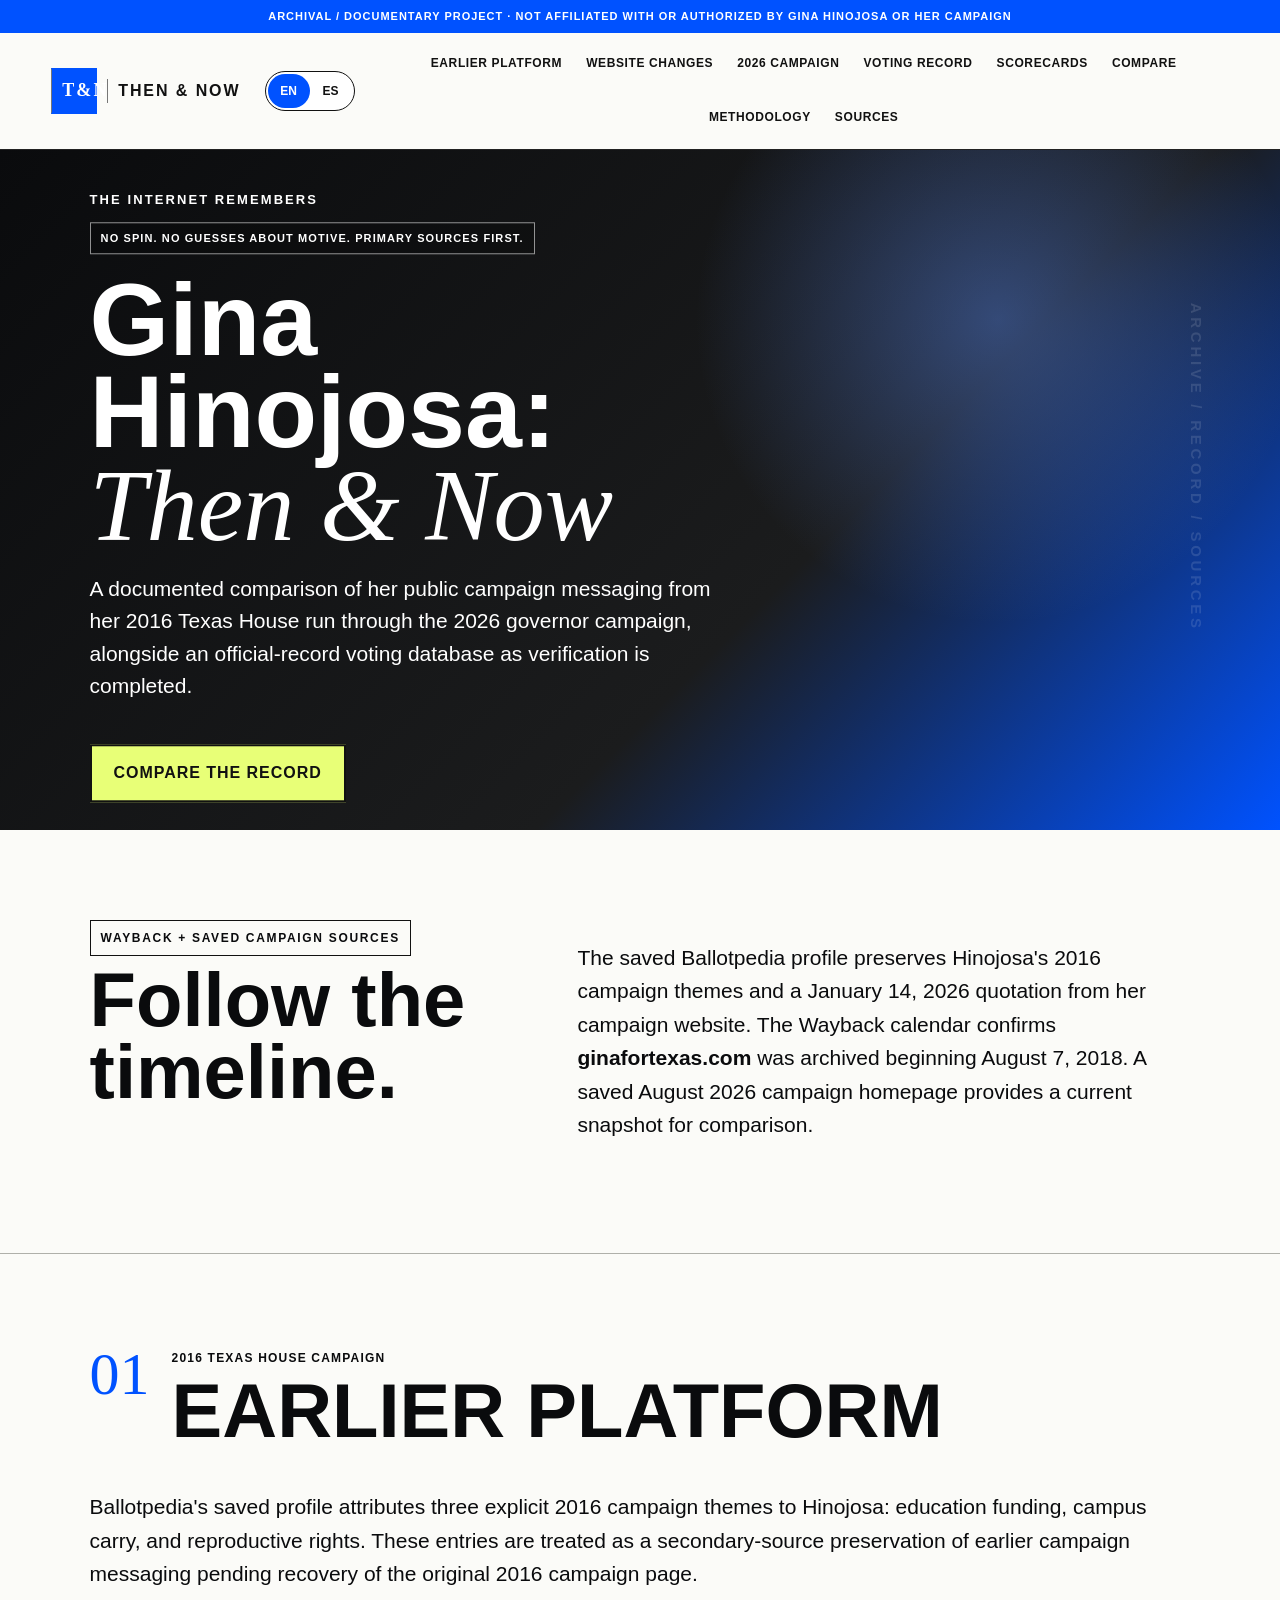
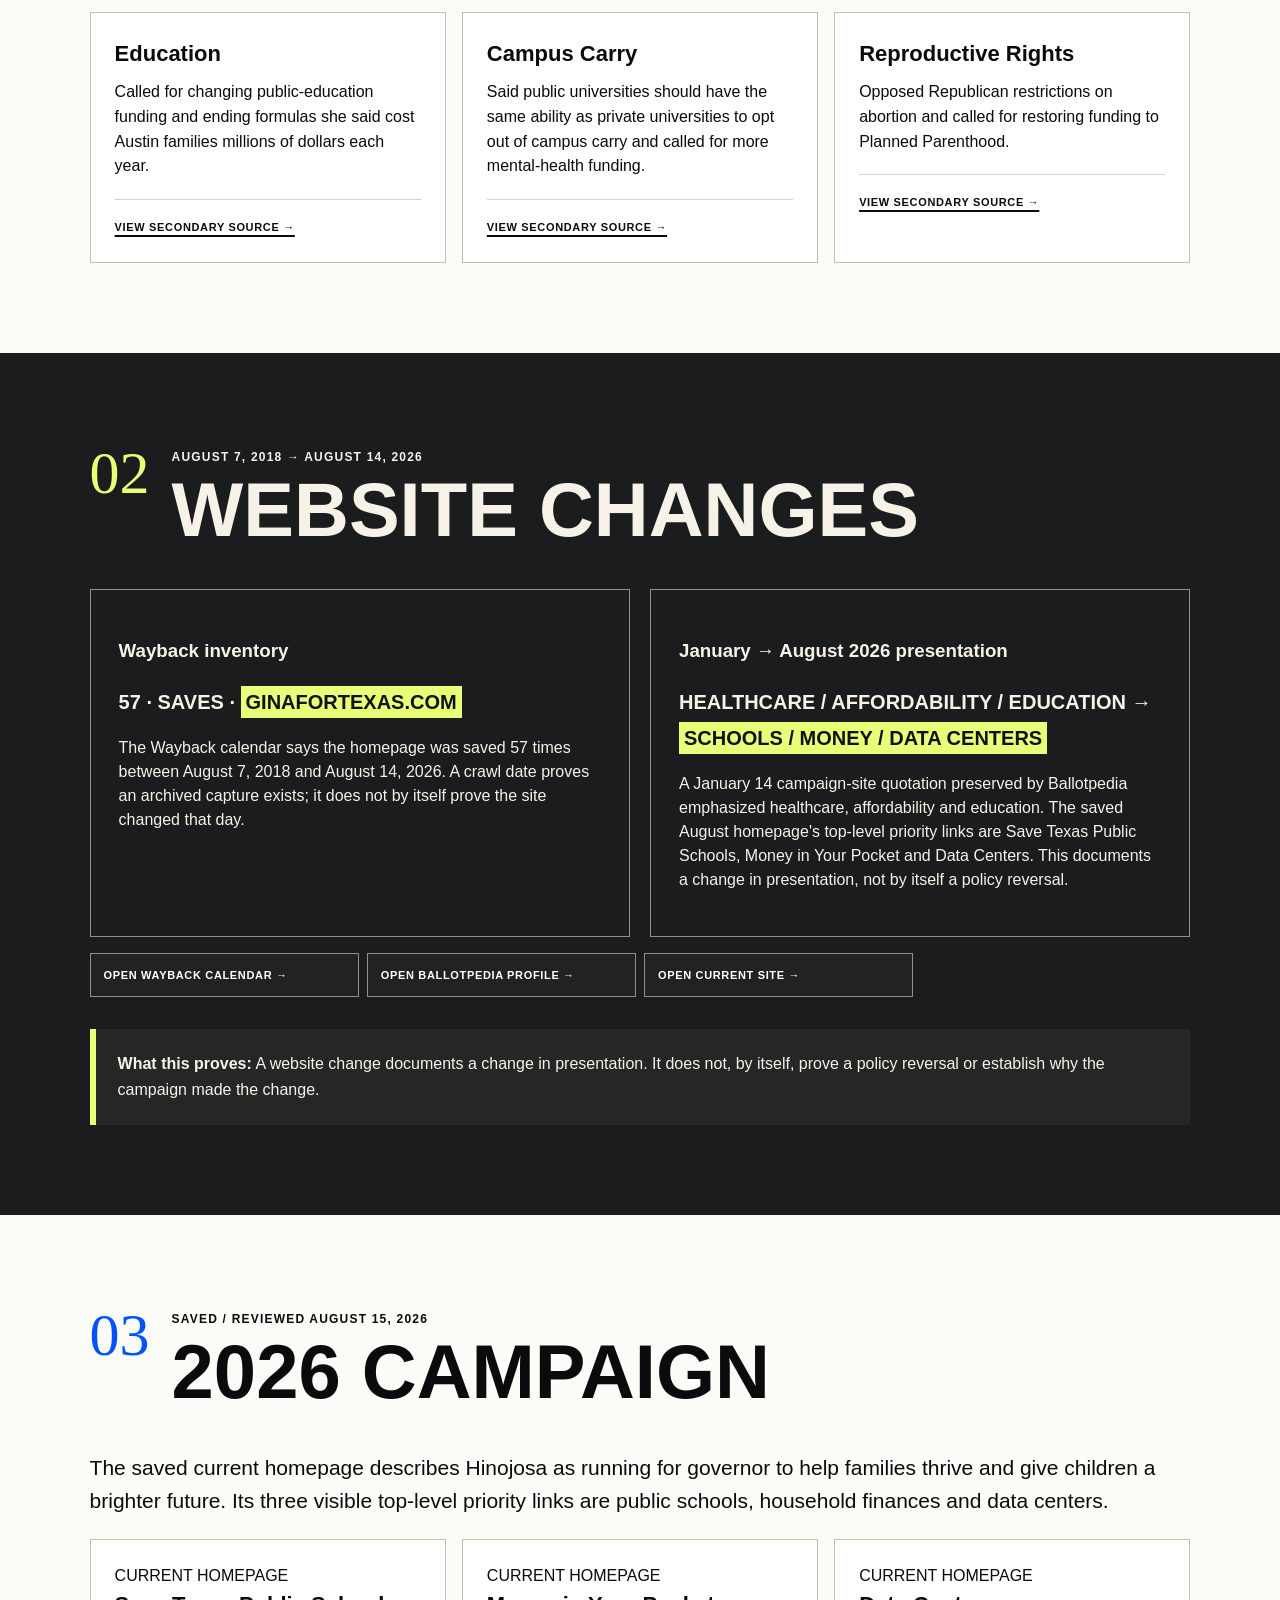
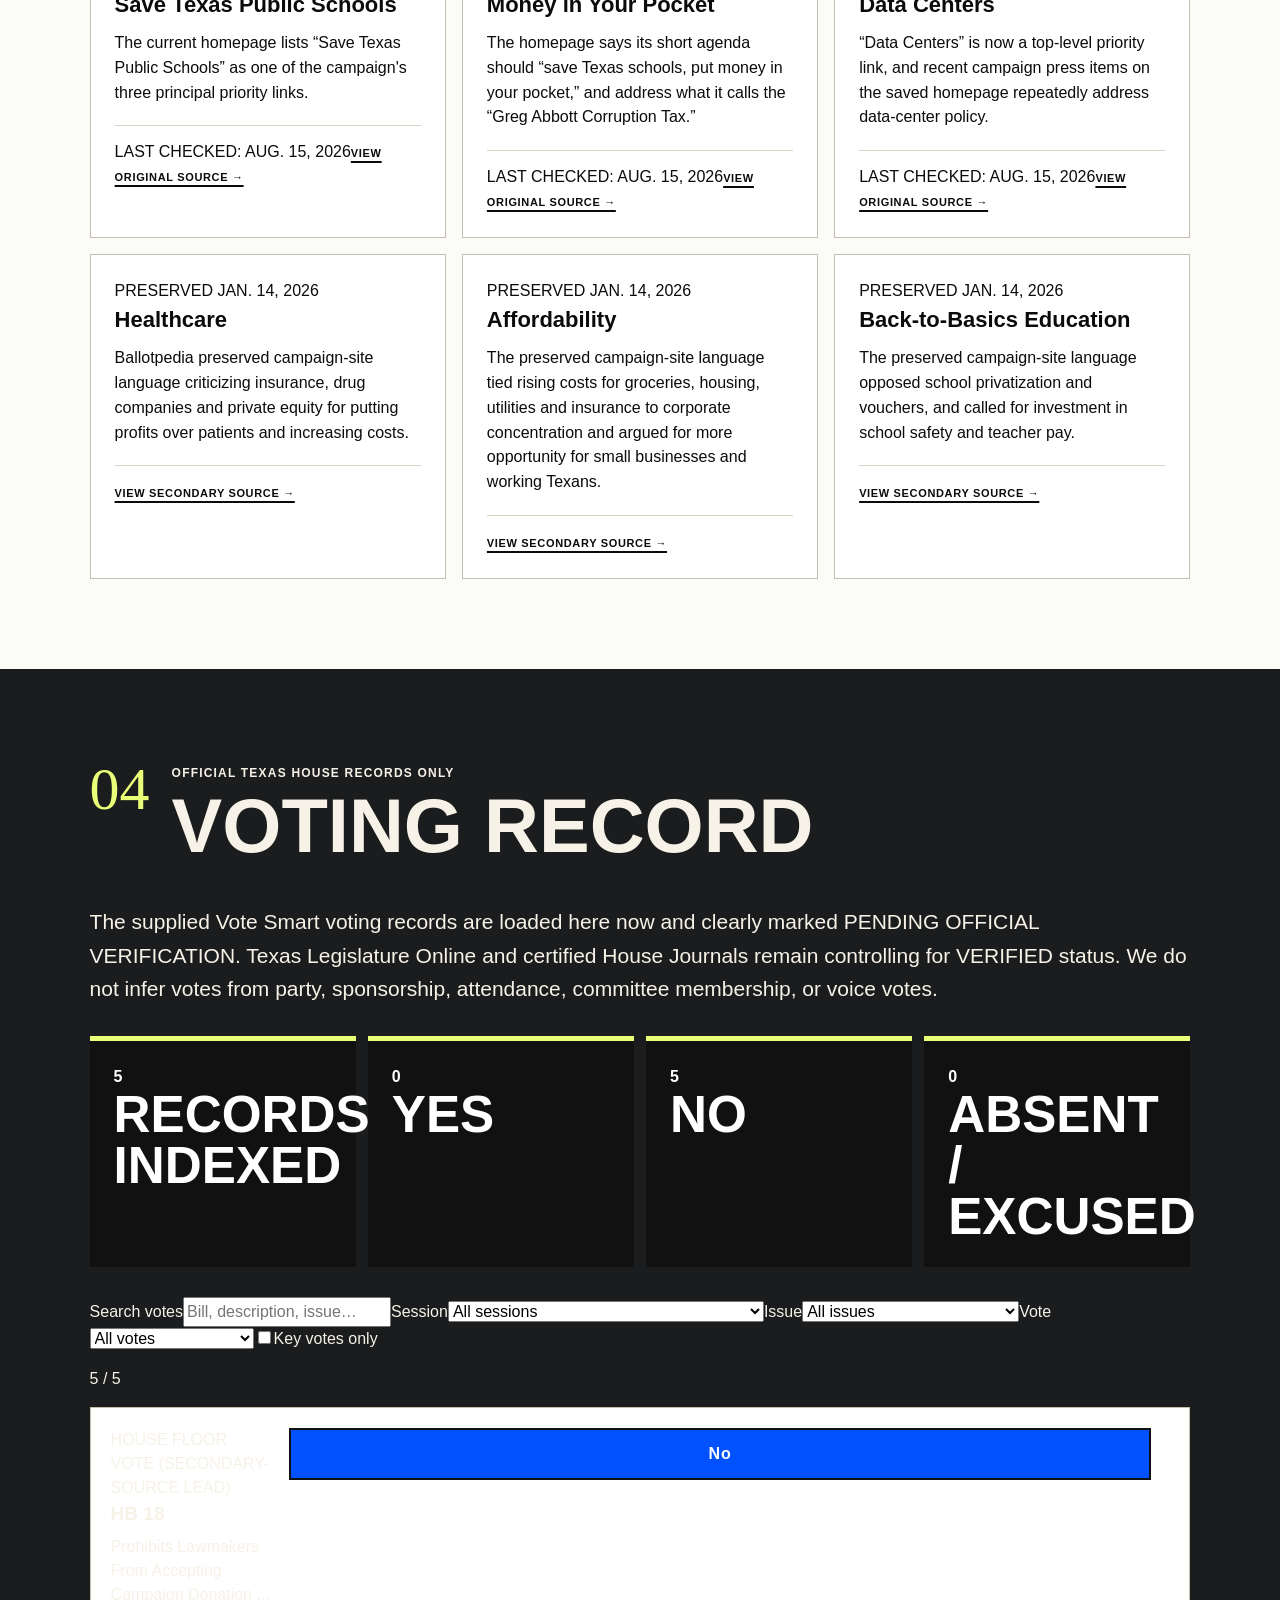
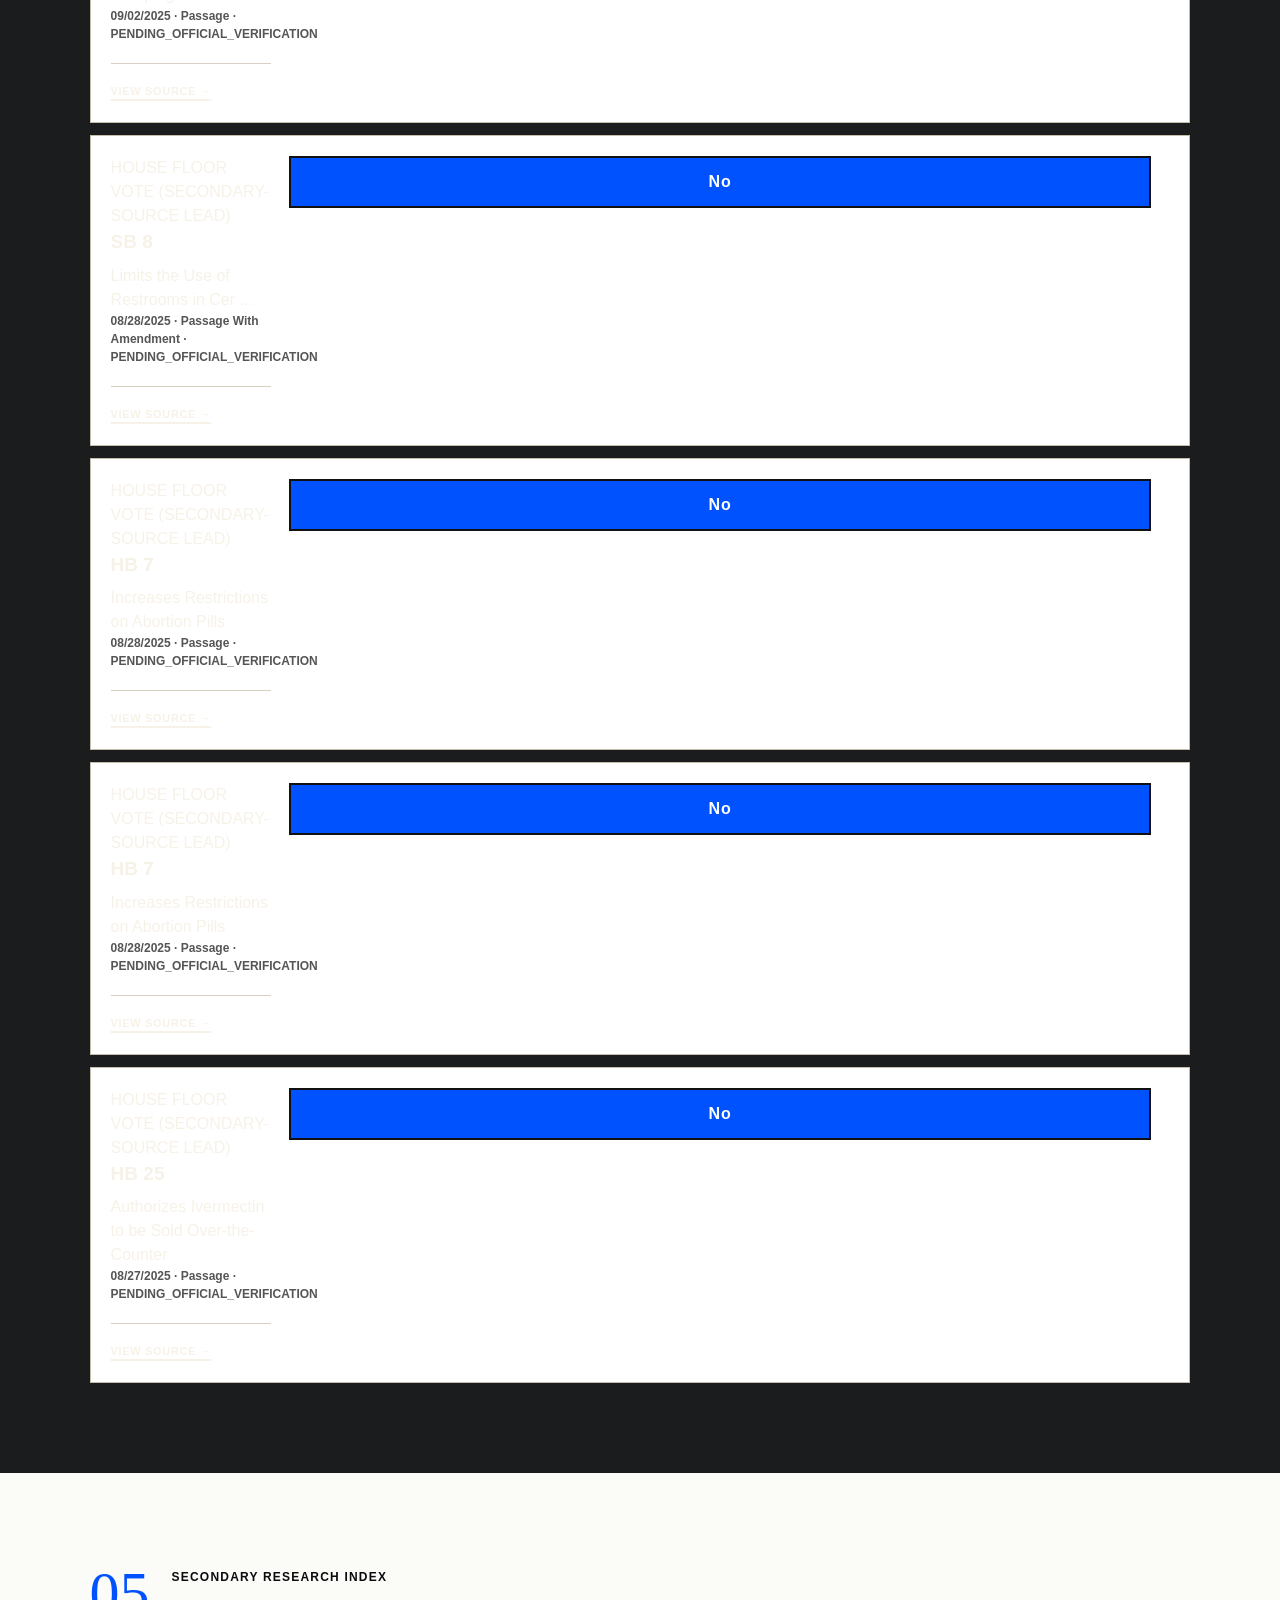
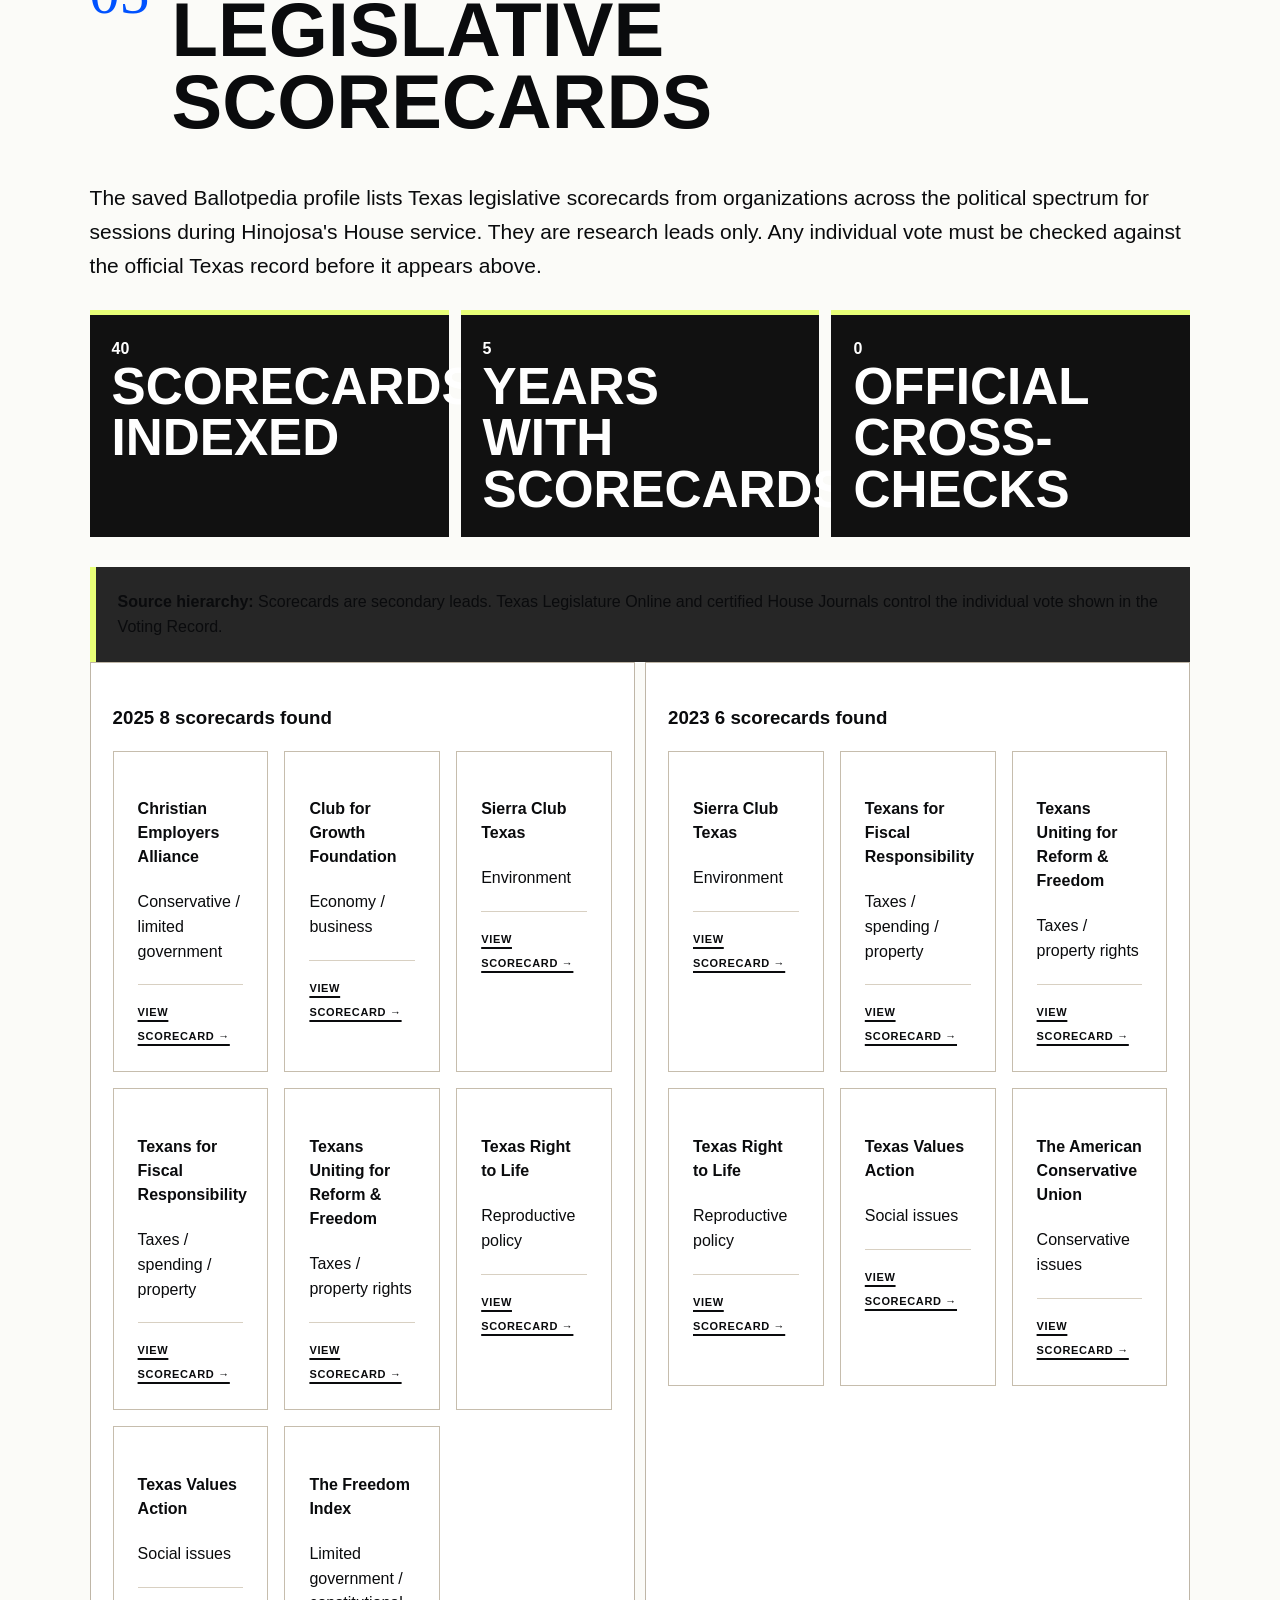
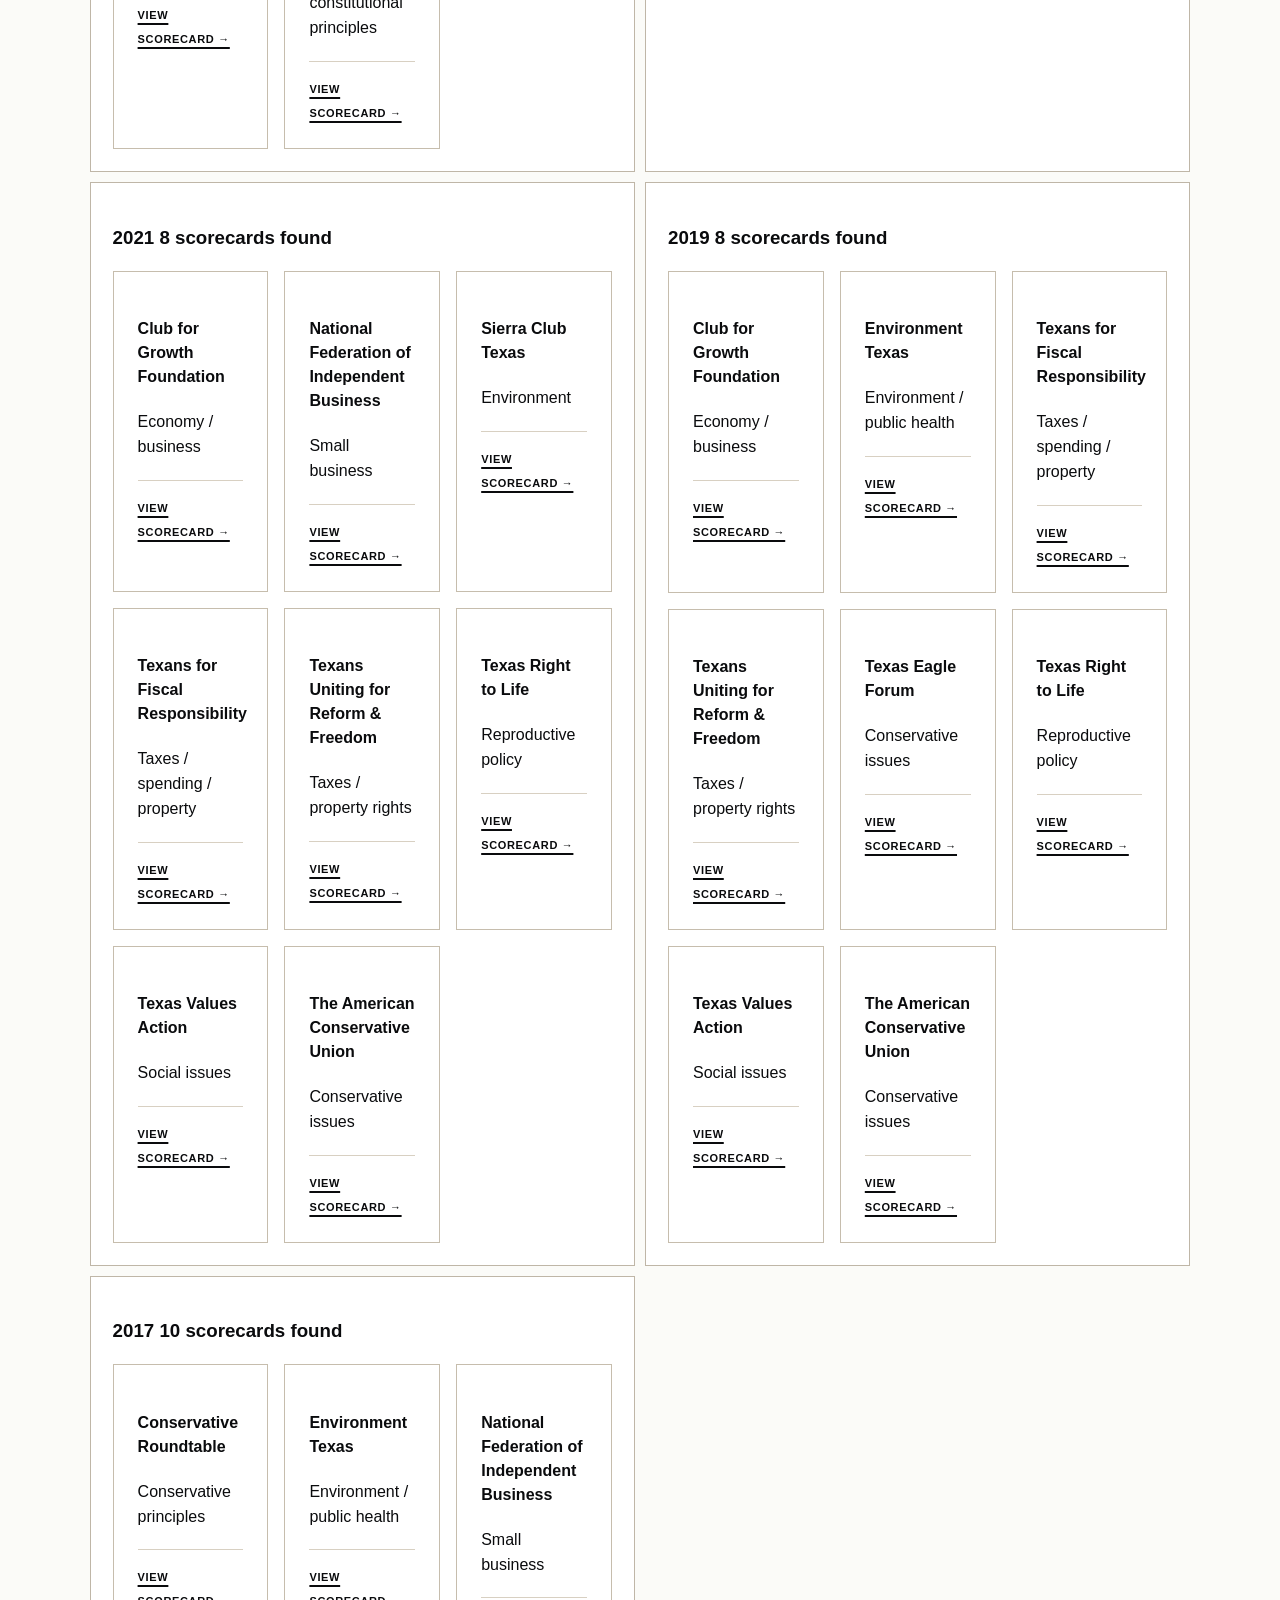
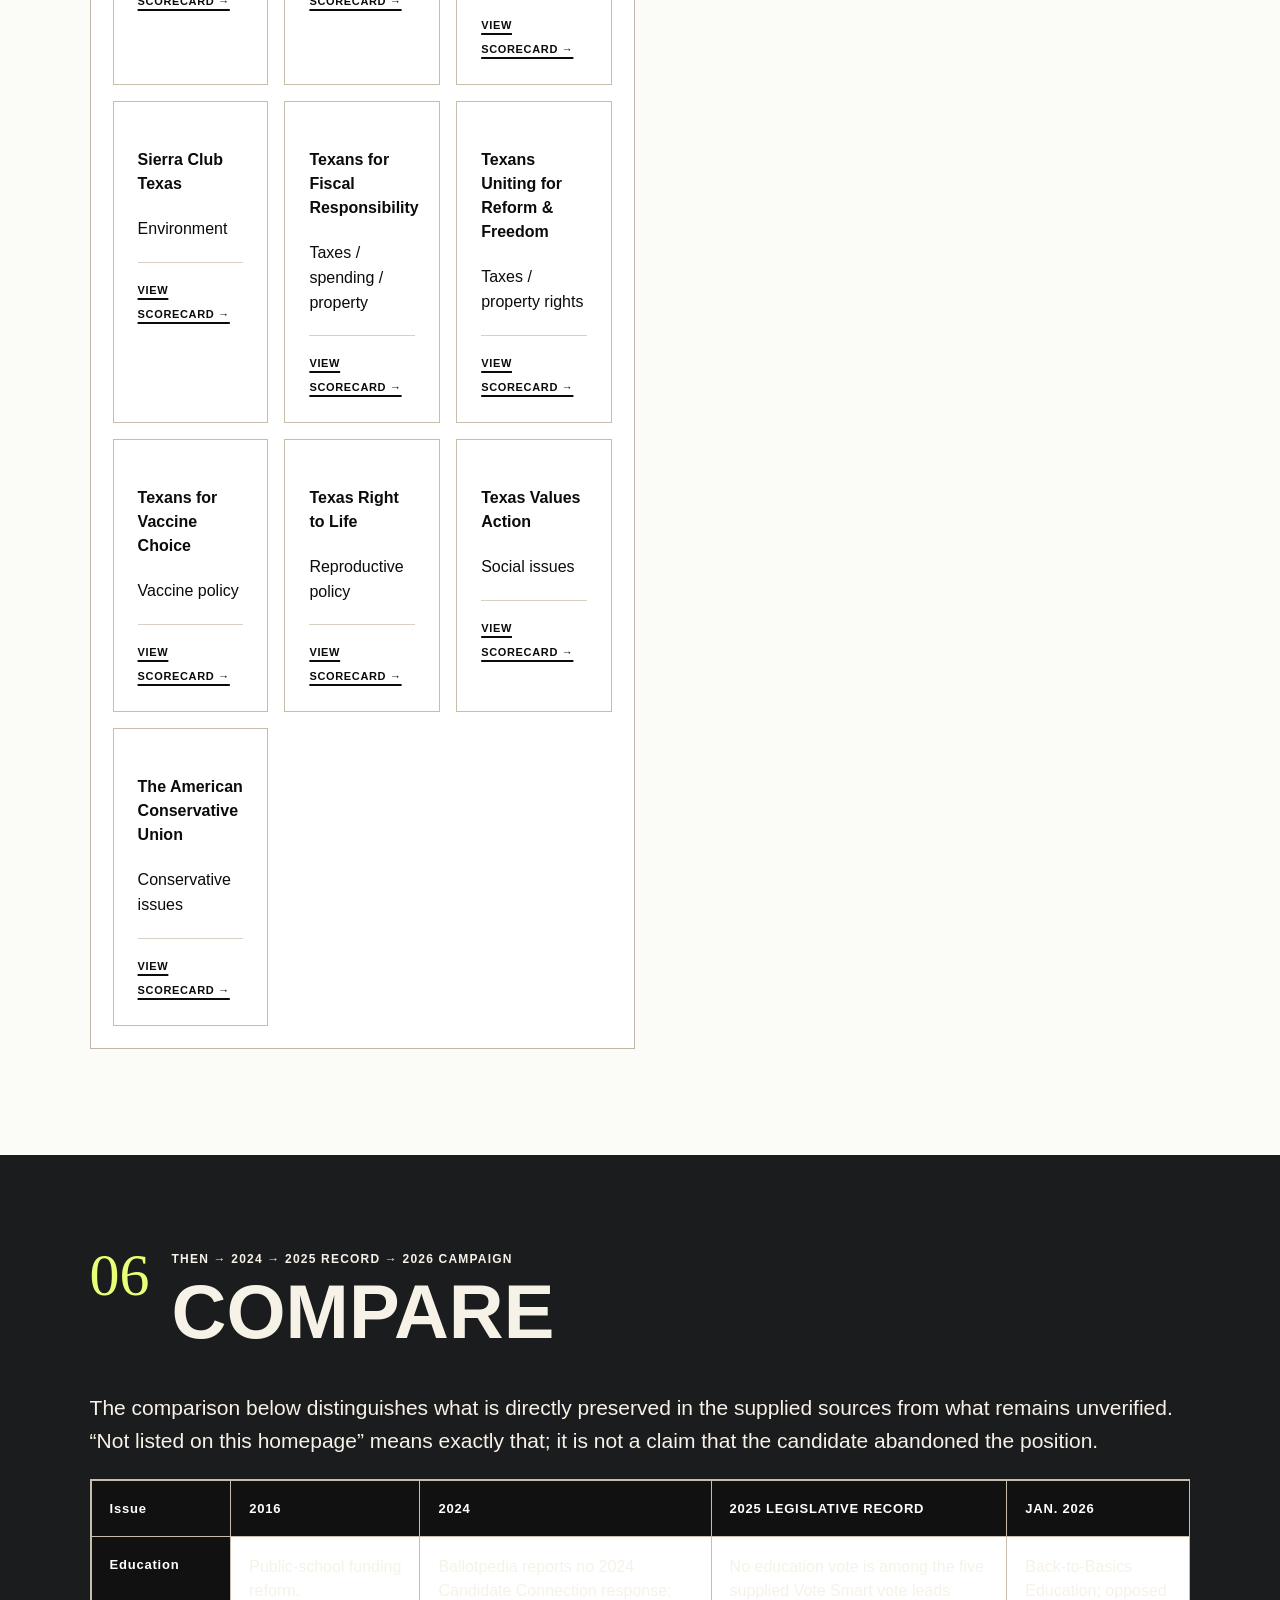
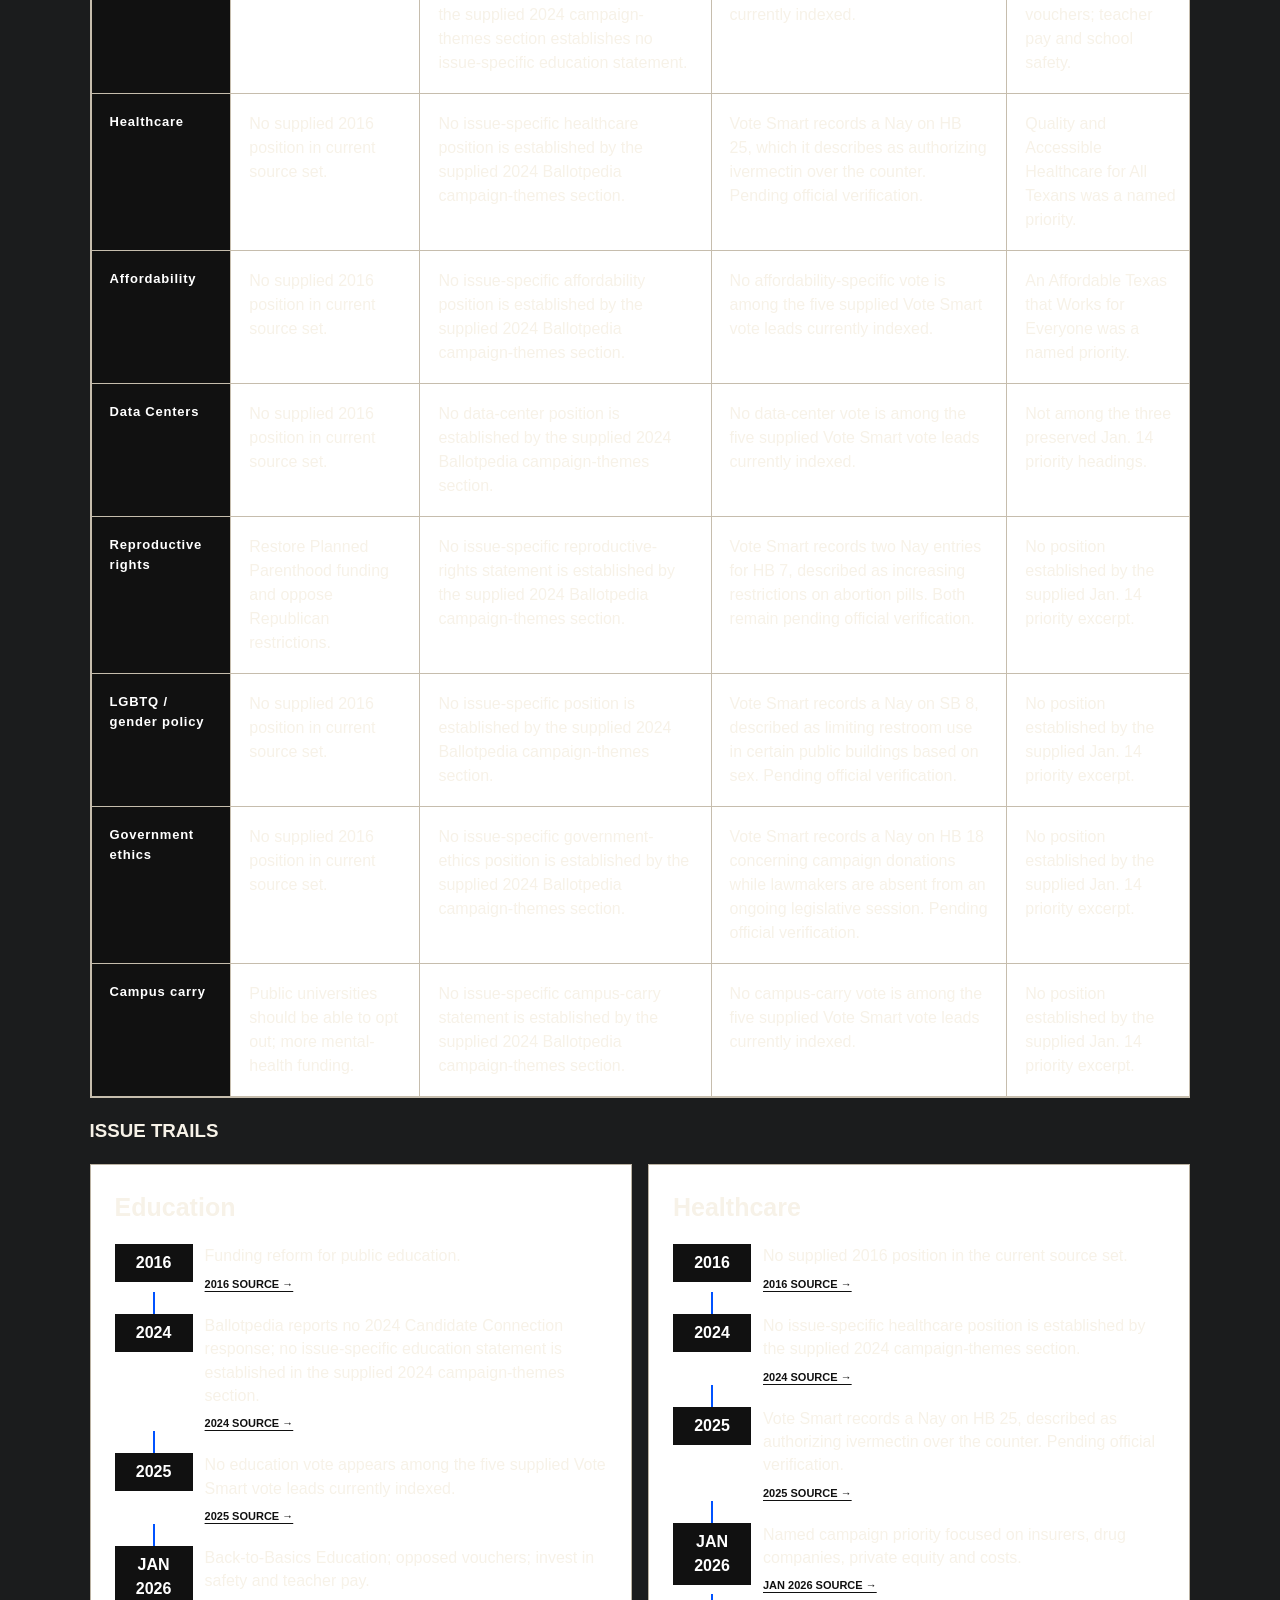
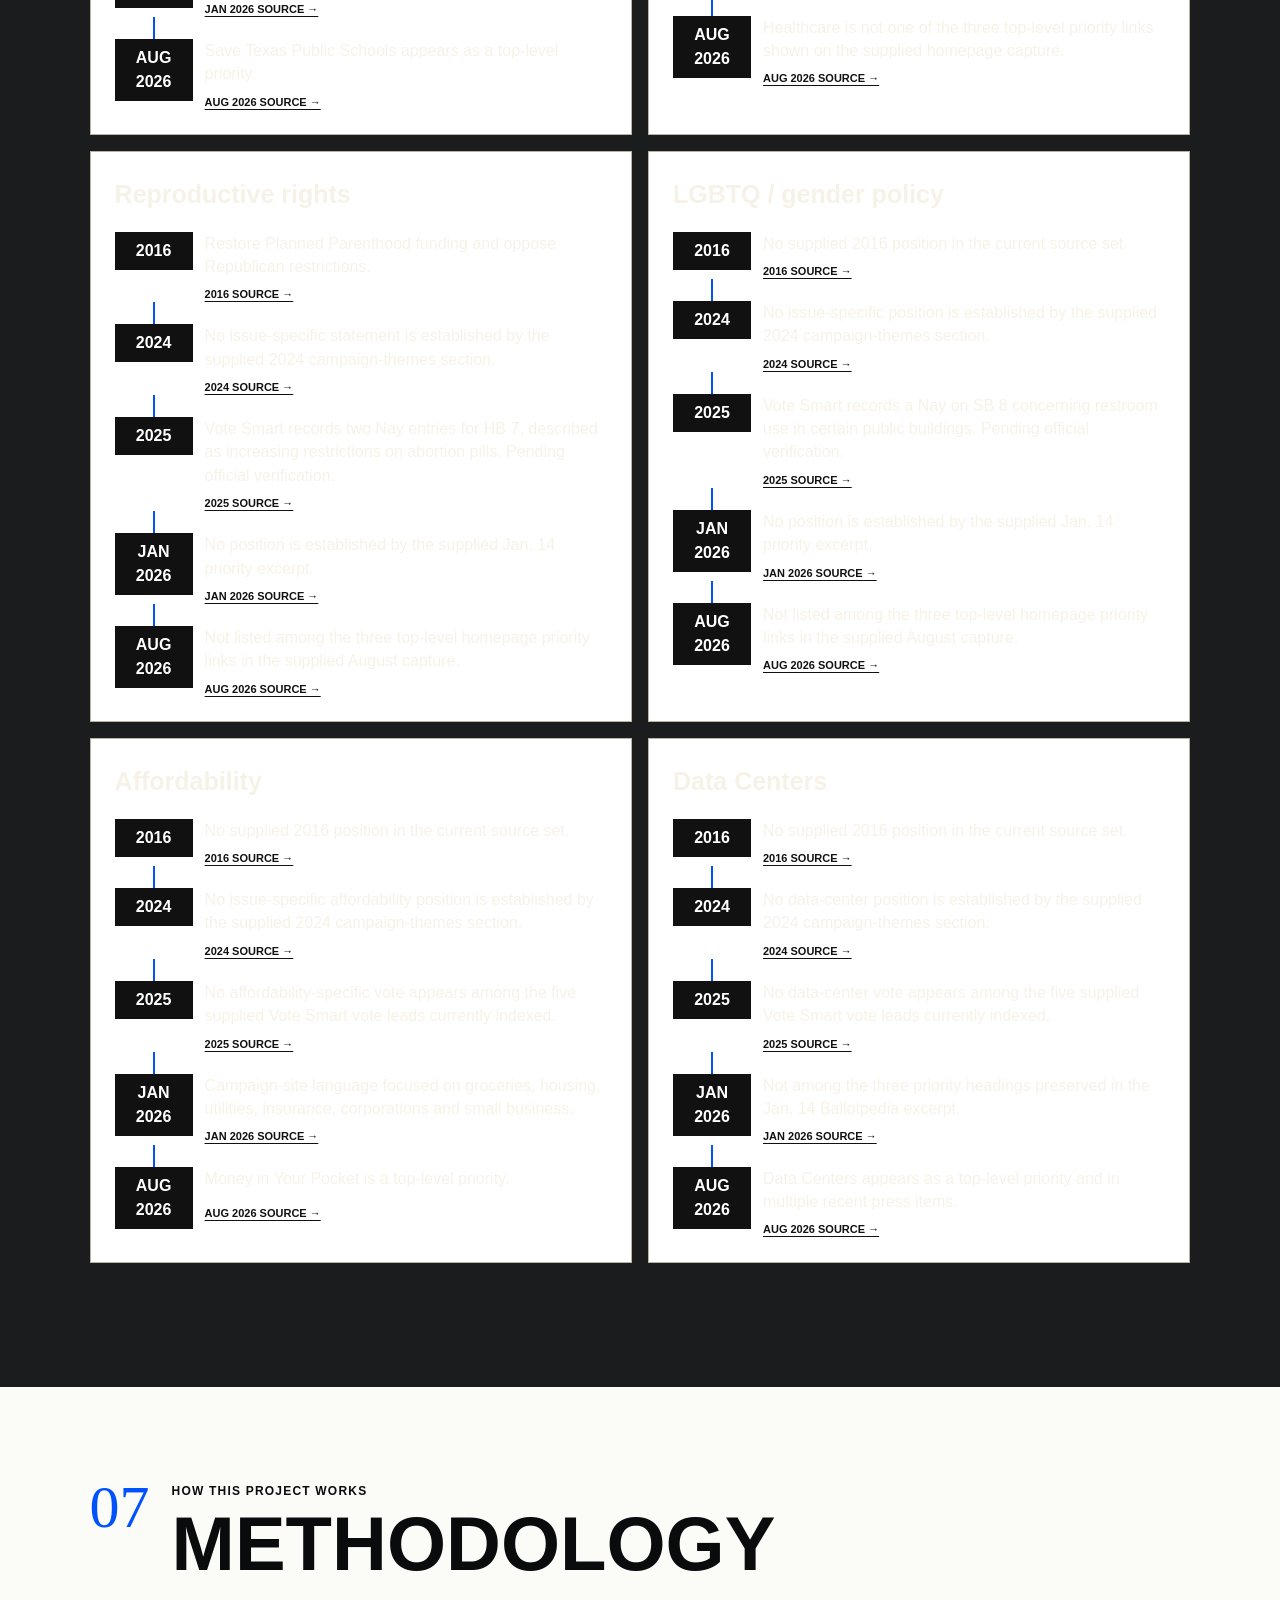
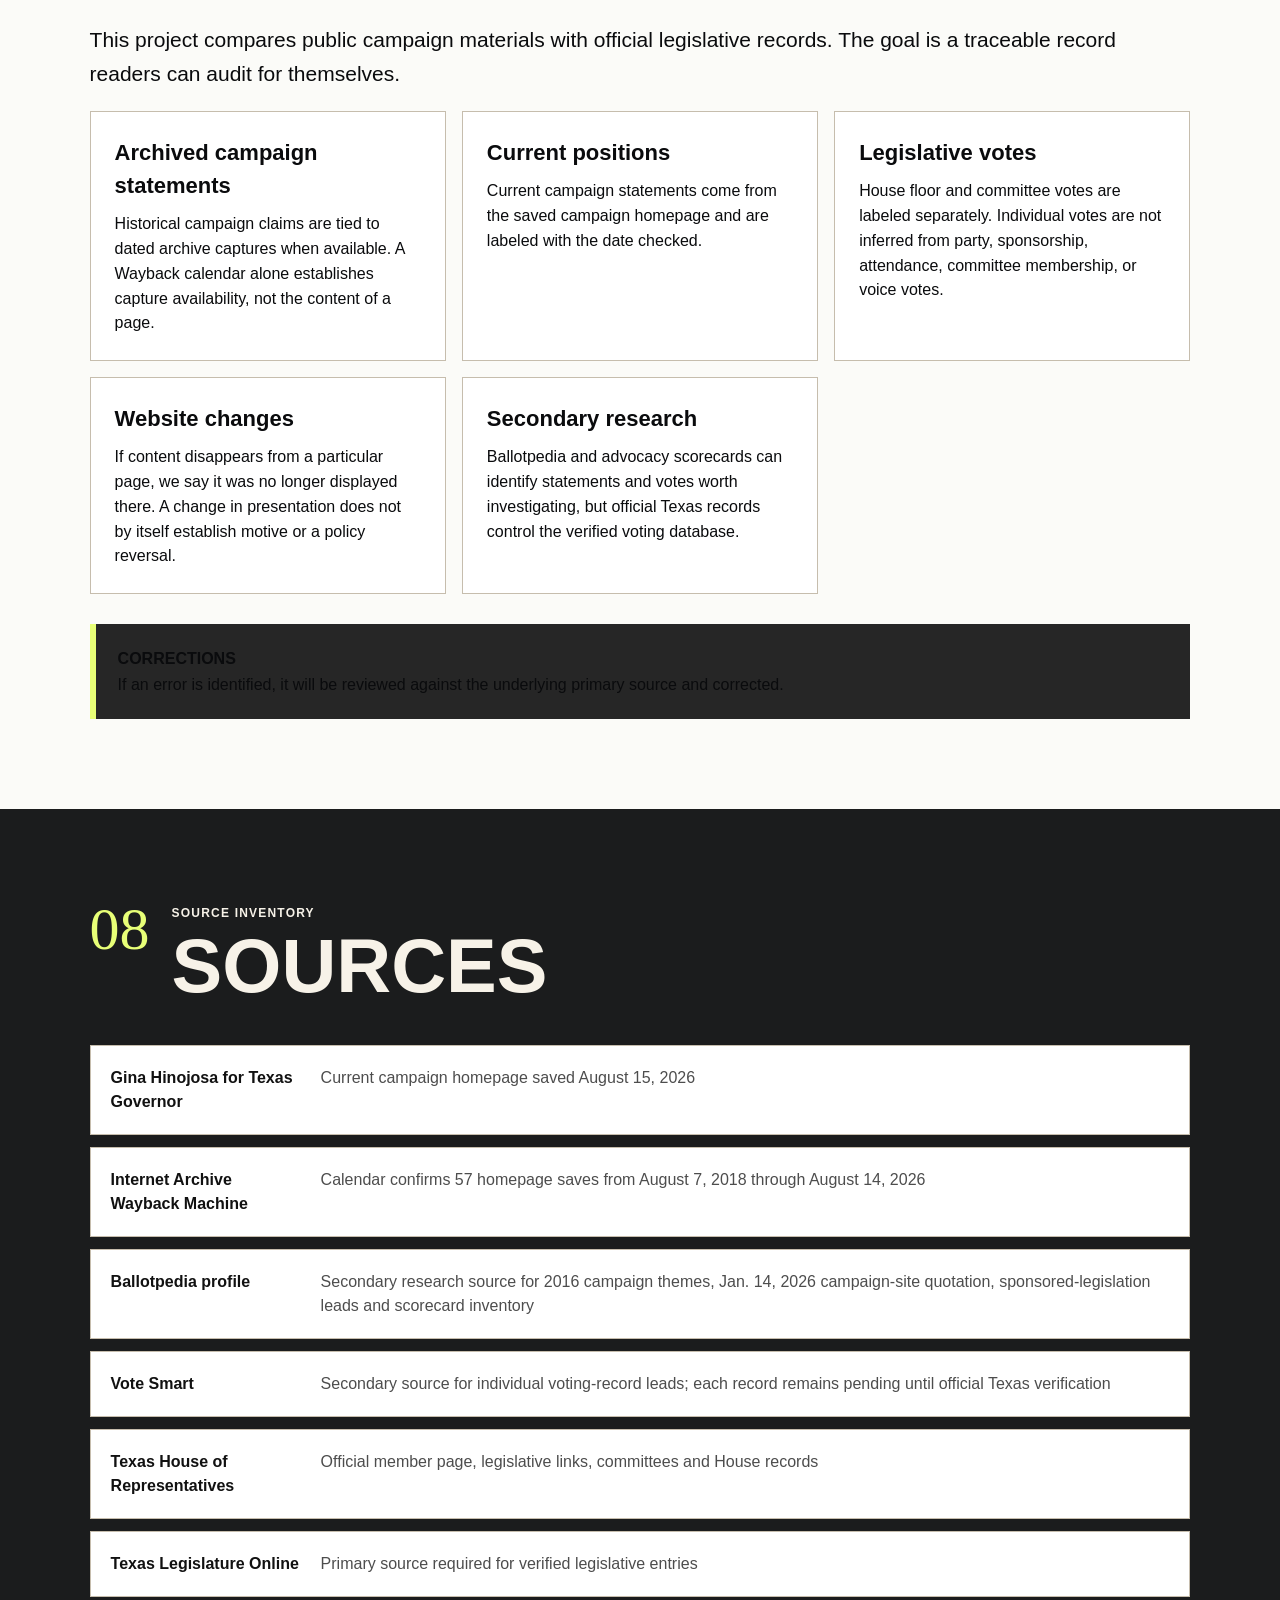
==== GINA-THEN-NOW-main/index.html @ c1122b47 "Add files via upload" ====
<!DOCTYPE html>
<html lang="en">
<head>
<meta charset="utf-8"/>
<meta name="viewport" content="width=device-width,initial-scale=1,viewport-fit=cover"/>
<meta name="description" content="An archival comparison of Gina Hinojosa campaign messaging, historical positions, and verified Texas House records."/>
<meta name="color-scheme" content="light"/>
<title>Gina Hinojosa Then &amp; Now | Archive</title>
<link href="styles.css" rel="stylesheet"/>
</head>
<body>
<a class="skip-link" data-i18n="skip" href="#main-content">Skip to main content</a>
<header class="top">
<div class="disclaimer" data-i18n="disclaimer">ARCHIVAL / DOCUMENTARY PROJECT · NOT AFFILIATED WITH OR AUTHORIZED BY GINA HINOJOSA OR HER CAMPAIGN</div>
<div class="navwrap">
<a aria-label="Gina Hinojosa Then and Now archive home" class="brand" href="#top"><span aria-hidden="true" class="archive-mark">T&amp;N</span><span data-i18n="brand">THEN &amp; NOW</span></a>
<div class="header-actions">
<div aria-label="Language / Idioma" class="language-switcher" role="group"><button aria-pressed="true" class="lang-btn is-active" data-lang="en" lang="en" type="button">EN</button><button aria-pressed="false" class="lang-btn" data-lang="es" lang="es" type="button">ES</button></div>
<button aria-controls="primary-nav" aria-expanded="false" class="menu-toggle" type="button"><span aria-hidden="true" class="menu-icon"></span><span data-i18n="menu">Menu</span></button>
</div>
<nav aria-label="Primary navigation" id="primary-nav">
<a data-i18n="navEarlier" href="#platform">EARLIER PLATFORM</a><a data-i18n="navChanges" href="#changes">WEBSITE CHANGES</a><a data-i18n="nav2026" href="#campaign2026">2026 CAMPAIGN</a><a data-i18n="navVoting" href="#voting">VOTING RECORD</a><a data-i18n="navScorecards" href="#scorecards">SCORECARDS</a><a data-i18n="navCompare" href="#compare">COMPARE</a><a data-i18n="navMethod" href="#methodology">METHODOLOGY</a><a data-i18n="navSources" href="#sources">SOURCES</a>
</nav></div></header>
<main id="main-content" tabindex="-1">
<section aria-labelledby="hero-title" class="hero archive-hero" id="top"><div class="heroText"><p class="eyebrow" data-i18n="internetRemembers">THE INTERNET REMEMBERS</p><p class="archive-rule" data-i18n="archiveRule">NO SPIN. NO GUESSES ABOUT MOTIVE. PRIMARY SOURCES FIRST.</p><h1 id="hero-title"><span data-i18n="heroName">Gina Hinojosa:</span><br/><em data-i18n="heroThenNow">Then &amp; Now</em></h1><p data-i18n="heroDeck">A documented comparison of her public campaign messaging from her 2016 Texas House run through the 2026 governor campaign, alongside an official-record voting database as verification is completed.</p><a class="btn" data-i18n="compareRecord" href="#compare">COMPARE THE RECORD</a></div></section>

<section aria-labelledby="timeline-title" class="intro"><div><span class="stamp" data-i18n="waybackLive">WAYBACK + SAVED CAMPAIGN SOURCES</span><h2 data-i18n="followTimeline" id="timeline-title">Follow the timeline.</h2></div><p data-i18n="timelineText">The saved Ballotpedia profile preserves Hinojosa's 2016 campaign themes and a January 14, 2026 quotation from her campaign website. The Wayback calendar confirms <strong>ginafortexas.com</strong> was archived beginning August 7, 2018. A saved August 2026 campaign homepage provides a current snapshot for comparison.</p></section>

<section aria-labelledby="platform-title" class="section" id="platform"><div class="sectionHead"><span aria-hidden="true">01</span><div><p data-i18n="earlierDate">2016 Texas House campaign</p><h2 data-i18n="platformTitle" id="platform-title">EARLIER PLATFORM</h2></div></div><p class="lede" data-i18n="platformLede">Ballotpedia's saved profile attributes three explicit 2016 campaign themes to Hinojosa: education funding, campus carry, and reproductive rights. These entries are treated as a secondary-source preservation of earlier campaign messaging pending recovery of the original 2016 campaign page.</p><div class="cards">
<article class="card"><h3 data-i18n="educationTitle">Education</h3><p data-i18n="education2016">Called for changing public-education funding and ending formulas she said cost Austin families millions of dollars each year.</p><div class="claim-actions"><a data-i18n="viewSecondarySource" href="https://ballotpedia.org/Gina_Hinojosa" rel="noopener" target="_blank">VIEW SECONDARY SOURCE →</a></div></article>
<article class="card"><h3 data-i18n="campusCarryTitle">Campus Carry</h3><p data-i18n="campusCarry2016">Said public universities should have the same ability as private universities to opt out of campus carry and called for more mental-health funding.</p><div class="claim-actions"><a data-i18n="viewSecondarySource" href="https://ballotpedia.org/Gina_Hinojosa" rel="noopener" target="_blank">VIEW SECONDARY SOURCE →</a></div></article>
<article class="card"><h3 data-i18n="reproTitle">Reproductive Rights</h3><p data-i18n="repro2016">Opposed Republican restrictions on abortion and called for restoring funding to Planned Parenthood.</p><div class="claim-actions"><a data-i18n="viewSecondarySource" href="https://ballotpedia.org/Gina_Hinojosa" rel="noopener" target="_blank">VIEW SECONDARY SOURCE →</a></div></article>
</div></section>

<section aria-labelledby="changes-title" class="section dark" id="changes"><div class="sectionHead"><span aria-hidden="true">02</span><div><p data-i18n="archiveRange">August 7, 2018 → August 14, 2026</p><h2 data-i18n="changesTitle" id="changes-title">WEBSITE CHANGES</h2></div></div><div class="changeGrid"><div><h3 data-i18n="waybackInventory">Wayback inventory</h3><div class="navDemo">57 <b>·</b> SAVES <b>·</b> <mark>GINAFORTEXAS.COM</mark></div><p data-i18n="waybackInventoryText">The Wayback calendar says the homepage was saved 57 times between August 7, 2018 and August 14, 2026. A crawl date proves an archived capture exists; it does not by itself prove the site changed that day.</p></div><div><h3 data-i18n="janToAug">January → August 2026 presentation</h3><div class="navDemo">HEALTHCARE / AFFORDABILITY / EDUCATION <b>→</b> <mark>SCHOOLS / MONEY / DATA CENTERS</mark></div><p data-i18n="janToAugText">A January 14 campaign-site quotation preserved by Ballotpedia emphasized healthcare, affordability and education. The saved August homepage's top-level priority links are Save Texas Public Schools, Money in Your Pocket and Data Centers. This documents a change in presentation, not by itself a policy reversal.</p></div></div><div class="evidence-strip"><a data-i18n="openWayback" href="https://web.archive.org/web/*/https://ginafortexas.com/" rel="noopener" target="_blank">OPEN WAYBACK CALENDAR →</a><a data-i18n="openBallotpedia" href="https://ballotpedia.org/Gina_Hinojosa" rel="noopener" target="_blank">OPEN BALLOTPEDIA PROFILE →</a><a data-i18n="openCurrent" href="https://ginafortexas.com/" rel="noopener" target="_blank">OPEN CURRENT SITE →</a></div><div class="note"><strong data-i18n="whatProves">What this proves:</strong> <span data-i18n="whatProvesText">A website change documents a change in presentation. It does not, by itself, prove a policy reversal or establish why the campaign made the change.</span></div></section>

<section aria-labelledby="campaign-title" class="section" id="campaign2026"><div class="sectionHead"><span aria-hidden="true">03</span><div><p data-i18n="reviewed">Saved / reviewed August 15, 2026</p><h2 data-i18n="campaignTitle" id="campaign-title">2026 CAMPAIGN</h2></div></div><p class="lede" data-i18n="campaignLede">The saved current homepage describes Hinojosa as running for governor to help families thrive and give children a brighter future. Its three visible top-level priority links are public schools, household finances and data centers.</p><div class="cards">
<article class="card"><span class="currentBadge" data-i18n="currentPosition">CURRENT HOMEPAGE</span><h3 data-i18n="schoolsTitle">Save Texas Public Schools</h3><p data-i18n="schoolsText">The current homepage lists “Save Texas Public Schools” as one of the campaign's three principal priority links.</p><div class="claim-actions"><span data-i18n="checked">LAST CHECKED: AUG. 15, 2026</span><a data-i18n="viewOriginal" href="https://ginafortexas.com/" rel="noopener" target="_blank">VIEW ORIGINAL SOURCE →</a></div></article>
<article class="card"><span class="currentBadge" data-i18n="currentPosition">CURRENT HOMEPAGE</span><h3 data-i18n="moneyTitle">Money in Your Pocket</h3><p data-i18n="moneyText">The homepage says its short agenda should “save Texas schools, put money in your pocket,” and address what it calls the “Greg Abbott Corruption Tax.”</p><div class="claim-actions"><span data-i18n="checked">LAST CHECKED: AUG. 15, 2026</span><a data-i18n="viewOriginal" href="https://ginafortexas.com/" rel="noopener" target="_blank">VIEW ORIGINAL SOURCE →</a></div></article>
<article class="card"><span class="currentBadge" data-i18n="currentPosition">CURRENT HOMEPAGE</span><h3 data-i18n="dataCentersTitle">Data Centers</h3><p data-i18n="dataCentersText">“Data Centers” is now a top-level priority link, and recent campaign press items on the saved homepage repeatedly address data-center policy.</p><div class="claim-actions"><span data-i18n="checked">LAST CHECKED: AUG. 15, 2026</span><a data-i18n="viewOriginal" href="https://ginafortexas.com/" rel="noopener" target="_blank">VIEW ORIGINAL SOURCE →</a></div></article>
<article class="card"><span class="currentBadge" data-i18n="preservedJan">PRESERVED JAN. 14, 2026</span><h3 data-i18n="healthTitle">Healthcare</h3><p data-i18n="healthText">Ballotpedia preserved campaign-site language criticizing insurance, drug companies and private equity for putting profits over patients and increasing costs.</p><div class="claim-actions"><a data-i18n="viewSecondarySource" href="https://ballotpedia.org/Gina_Hinojosa" rel="noopener" target="_blank">VIEW SECONDARY SOURCE →</a></div></article>
<article class="card"><span class="currentBadge" data-i18n="preservedJan">PRESERVED JAN. 14, 2026</span><h3 data-i18n="affordableTitle">Affordability</h3><p data-i18n="affordableText">The preserved campaign-site language tied rising costs for groceries, housing, utilities and insurance to corporate concentration and argued for more opportunity for small businesses and working Texans.</p><div class="claim-actions"><a data-i18n="viewSecondarySource" href="https://ballotpedia.org/Gina_Hinojosa" rel="noopener" target="_blank">VIEW SECONDARY SOURCE →</a></div></article>
<article class="card"><span class="currentBadge" data-i18n="preservedJan">PRESERVED JAN. 14, 2026</span><h3 data-i18n="education2026Title">Back-to-Basics Education</h3><p data-i18n="education2026Text">The preserved campaign-site language opposed school privatization and vouchers, and called for investment in school safety and teacher pay.</p><div class="claim-actions"><a data-i18n="viewSecondarySource" href="https://ballotpedia.org/Gina_Hinojosa" rel="noopener" target="_blank">VIEW SECONDARY SOURCE →</a></div></article>
</div></section>

<section aria-labelledby="voting-record-title" class="section dark" id="voting"><div class="sectionHead"><span aria-hidden="true">04</span><div><p data-i18n="officialHouse">Voting leads + official verification</p><h2 data-i18n="votingRecordTitle" id="voting-record-title">VOTING RECORD</h2></div></div><p class="lede" data-i18n="votingLede">The supplied Vote Smart voting records are loaded here now and clearly marked PENDING OFFICIAL VERIFICATION. Texas Legislature Online and certified House Journals remain controlling for VERIFIED status. We do not infer votes from party, sponsorship, attendance, committee membership, or voice votes.</p><div class="voteStats"><div><strong id="vote-total">5</strong><span data-i18n="verifiedRecords">LOADED VOTE RECORDS</span></div><div><strong id="vote-yes">0</strong><span data-i18n="yesVotes">YES</span></div><div><strong id="vote-no">5</strong><span data-i18n="noVotes">NO</span></div><div><strong id="vote-absent">0</strong><span data-i18n="absentVotes">ABSENT / EXCUSED</span></div></div><div class="voteTools"><label><span data-i18n="searchVotes">Search votes</span><input id="vote-search" data-i18n-placeholder="searchPlaceholder" type="search" placeholder="Bill, description, issue…"/></label><label><span data-i18n="sessionLabel">Session</span><select id="vote-session"></select></label><label><span data-i18n="categoryLabel">Issue</span><select id="vote-category"></select></label><label><span data-i18n="voteLabel">Vote</span><select id="vote-value"></select></label><label class="checkboxLabel"><input id="vote-key-only" type="checkbox"/><span data-i18n="keyOnly">Key votes only</span></label></div><p id="vote-status" class="data-status" role="status"></p><div id="vote-results" class="voteResults"><article class="voteCard static-fallback"><div class="voteCardTop"><span>HOUSE FLOOR VOTE · SECONDARY-SOURCE LEAD</span><strong>No</strong></div><h3>HB 18</h3><p>Prohibits Lawmakers From Accepting Campaign Donation ...</p><p><strong>09/02/2025</strong> · Passage · PENDING OFFICIAL VERIFICATION</p><a href="" target="_blank" rel="noopener">VIEW SOURCE →</a></article><article class="voteCard static-fallback"><div class="voteCardTop"><span>HOUSE FLOOR VOTE · SECONDARY-SOURCE LEAD</span><strong>No</strong></div><h3>SB 8</h3><p>Limits the Use of Restrooms in Cer ...</p><p><strong>08/28/2025</strong> · Passage With Amendment · PENDING OFFICIAL VERIFICATION</p><a href="" target="_blank" rel="noopener">VIEW SOURCE →</a></article><article class="voteCard static-fallback"><div class="voteCardTop"><span>HOUSE FLOOR VOTE · SECONDARY-SOURCE LEAD</span><strong>No</strong></div><h3>HB 7</h3><p>Increases Restrictions on Abortion Pills</p><p><strong>08/28/2025</strong> · Passage · PENDING OFFICIAL VERIFICATION</p><a href="" target="_blank" rel="noopener">VIEW SOURCE →</a></article><article class="voteCard static-fallback"><div class="voteCardTop"><span>HOUSE FLOOR VOTE · SECONDARY-SOURCE LEAD</span><strong>No</strong></div><h3>HB 7</h3><p>Increases Restrictions on Abortion Pills</p><p><strong>08/28/2025</strong> · Passage · PENDING OFFICIAL VERIFICATION</p><a href="" target="_blank" rel="noopener">VIEW SOURCE →</a></article><article class="voteCard static-fallback"><div class="voteCardTop"><span>HOUSE FLOOR VOTE · SECONDARY-SOURCE LEAD</span><strong>No</strong></div><h3>HB 25</h3><p>Authorizes Ivermectin to be Sold Over-the-Counter</p><p><strong>08/27/2025</strong> · Passage · PENDING OFFICIAL VERIFICATION</p><a href="" target="_blank" rel="noopener">VIEW SOURCE →</a></article></div></section>

<section aria-labelledby="scorecards-title" class="section" id="scorecards"><div class="sectionHead"><span aria-hidden="true">05</span><div><p data-i18n="secondaryResearch">Secondary research index</p><h2 data-i18n="scorecardsTitle" id="scorecards-title">LEGISLATIVE SCORECARDS</h2></div></div><p class="lede" data-i18n="scorecardsLede">The saved Ballotpedia profile lists Texas legislative scorecards from organizations across the political spectrum for sessions during Hinojosa's House service. They are research leads only. Any individual vote must be checked against the official Texas record before it appears above.</p><div class="scorecardStats"><div><strong id="scorecard-total">0</strong><span data-i18n="scorecardsIndexed">SCORECARDS INDEXED</span></div><div><strong id="scorecard-years">0</strong><span data-i18n="yearsCovered">YEARS WITH SCORECARDS</span></div><div><strong id="crosscheck-total">0</strong><span data-i18n="crosschecksVerified">OFFICIAL CROSS-CHECKS</span></div></div><div class="note"><strong data-i18n="sourceHierarchy">Source hierarchy:</strong> <span data-i18n="scorecardRuleText">Scorecards are secondary leads. Texas Legislature Online and certified House Journals control the individual vote shown in the Voting Record.</span></div><div id="scorecard-list" class="scorecardList"></div><p id="research-status" class="data-status" role="status"></p></section>

<section aria-labelledby="compare-title" class="section dark" id="compare"><div class="sectionHead"><span aria-hidden="true">06</span><div><p data-i18n="thenTransitionNow">Then → archived → current</p><h2 data-i18n="compareTitle" id="compare-title">COMPARE</h2></div></div><p class="lede" data-i18n="compareLede">The comparison below distinguishes what is directly preserved in the supplied sources from what remains unverified. “Not listed on this homepage” means exactly that; it is not a claim that the candidate abandoned the position.</p><div class="tableWrap"><table><thead><tr><th data-i18n="issue">Issue</th><th>2016</th><th data-i18n="y2024">2024</th><th data-i18n="y2025">2025 LEGISLATIVE RECORD</th><th data-i18n="jan2026">JAN. 2026</th><th data-i18n="aug2026">AUG. 2026 HOMEPAGE</th></tr></thead><tbody id="compare-body"><tr><th scope="row">Education</th><td>Public-school funding reform.</td><td>Ballotpedia reports no 2024 Candidate Connection response; the supplied 2024 material establishes no issue-specific education statement.</td><td>No education vote is among the five supplied Vote Smart vote leads currently indexed.</td><td>Back-to-Basics Education; opposed vouchers; teacher pay and school safety.</td><td>Save Texas Public Schools is a top-level priority.</td></tr><tr><th scope="row">Healthcare</th><td>No supplied 2016 position in current source set.</td><td>No issue-specific healthcare position is established by the supplied 2024 material.</td><td>Vote Smart records a Nay on HB 25, described as authorizing ivermectin over the counter. Pending official verification.</td><td>Quality and Accessible Healthcare for All Texans was a named priority.</td><td>Not listed among the three top-level homepage priority links in the supplied August capture.</td></tr><tr><th scope="row">Affordability</th><td>No supplied 2016 position in current source set.</td><td>No issue-specific affordability position is established by the supplied 2024 material.</td><td>No affordability-specific vote is among the five supplied Vote Smart vote leads currently indexed.</td><td>An Affordable Texas that Works for Everyone was a named priority.</td><td>Money in Your Pocket is a top-level homepage priority.</td></tr><tr><th scope="row">Data Centers</th><td>No supplied 2016 position in current source set.</td><td>No data-center position is established by the supplied 2024 material.</td><td>No data-center vote is among the five supplied Vote Smart vote leads currently indexed.</td><td>Not among the three preserved Jan. 14 priority headings.</td><td>Data Centers is a top-level homepage priority.</td></tr><tr><th scope="row">Reproductive rights</th><td>Restore Planned Parenthood funding and oppose Republican restrictions.</td><td>No issue-specific reproductive-rights statement is established by the supplied 2024 material.</td><td>Vote Smart records two Nay entries for HB 7, described as increasing restrictions on abortion pills. Both remain pending official verification.</td><td>No position established by the supplied Jan. 14 priority excerpt.</td><td>Not listed among the three top-level homepage priority links in the supplied August capture.</td></tr><tr><th scope="row">LGBTQ / gender policy</th><td>No supplied 2016 position in current source set.</td><td>No issue-specific position is established by the supplied 2024 material.</td><td>Vote Smart records a Nay on SB 8, described as limiting restroom use in certain public buildings based on sex. Pending official verification.</td><td>No position established by the supplied Jan. 14 priority excerpt.</td><td>Not listed among the three top-level homepage priority links in the supplied August capture.</td></tr><tr><th scope="row">Government ethics</th><td>No supplied 2016 position in current source set.</td><td>No issue-specific government-ethics position is established by the supplied 2024 material.</td><td>Vote Smart records a Nay on HB 18 concerning campaign donations while lawmakers are absent from an ongoing legislative session. Pending official verification.</td><td>No position established by the supplied Jan. 14 priority excerpt.</td><td>The current homepage broadly frames the campaign around taking on corruption; this is campaign messaging, not the same thing as an HB 18 vote.</td></tr><tr><th scope="row">Campus carry</th><td>Public universities should be able to opt out; more mental-health funding.</td><td>No issue-specific campus-carry statement is established by the supplied 2024 material.</td><td>No campus-carry vote is among the five supplied Vote Smart vote leads currently indexed.</td><td>No position established by the supplied Jan. 14 priority excerpt.</td><td>Not listed among the three top-level homepage priority links in the supplied August capture.</td></tr></tbody></table></div><h3 class="subsection-title" data-i18n="issueTrailsTitle">ISSUE TRAILS</h3><div id="issue-trails" class="issue-trails"><article class="issue-trail static-fallback"><h4>Education</h4><div class="trail-grid"><div><strong>2016</strong><p>Public-school funding reform.</p></div><div><strong>2024</strong><p>Ballotpedia reports no 2024 Candidate Connection response; the supplied 2024 material establishes no issue-specific education statement.</p></div><div><strong>2025</strong><p>No education vote is among the five supplied Vote Smart vote leads currently indexed.</p></div><div><strong>JAN. 2026</strong><p>Back-to-Basics Education; opposed vouchers; teacher pay and school safety.</p></div><div><strong>AUG. 2026</strong><p>Save Texas Public Schools is a top-level priority.</p></div></div></article><article class="issue-trail static-fallback"><h4>Healthcare</h4><div class="trail-grid"><div><strong>2016</strong><p>No supplied 2016 position in current source set.</p></div><div><strong>2024</strong><p>No issue-specific healthcare position is established by the supplied 2024 material.</p></div><div><strong>2025</strong><p>Vote Smart records a Nay on HB 25, described as authorizing ivermectin over the counter. Pending official verification.</p></div><div><strong>JAN. 2026</strong><p>Quality and Accessible Healthcare for All Texans was a named priority.</p></div><div><strong>AUG. 2026</strong><p>Not listed among the three top-level homepage priority links in the supplied August capture.</p></div></div></article><article class="issue-trail static-fallback"><h4>Affordability</h4><div class="trail-grid"><div><strong>2016</strong><p>No supplied 2016 position in current source set.</p></div><div><strong>2024</strong><p>No issue-specific affordability position is established by the supplied 2024 material.</p></div><div><strong>2025</strong><p>No affordability-specific vote is among the five supplied Vote Smart vote leads currently indexed.</p></div><div><strong>JAN. 2026</strong><p>An Affordable Texas that Works for Everyone was a named priority.</p></div><div><strong>AUG. 2026</strong><p>Money in Your Pocket is a top-level homepage priority.</p></div></div></article><article class="issue-trail static-fallback"><h4>Data Centers</h4><div class="trail-grid"><div><strong>2016</strong><p>No supplied 2016 position in current source set.</p></div><div><strong>2024</strong><p>No data-center position is established by the supplied 2024 material.</p></div><div><strong>2025</strong><p>No data-center vote is among the five supplied Vote Smart vote leads currently indexed.</p></div><div><strong>JAN. 2026</strong><p>Not among the three preserved Jan. 14 priority headings.</p></div><div><strong>AUG. 2026</strong><p>Data Centers is a top-level homepage priority.</p></div></div></article><article class="issue-trail static-fallback"><h4>Reproductive rights</h4><div class="trail-grid"><div><strong>2016</strong><p>Restore Planned Parenthood funding and oppose Republican restrictions.</p></div><div><strong>2024</strong><p>No issue-specific reproductive-rights statement is established by the supplied 2024 material.</p></div><div><strong>2025</strong><p>Vote Smart records two Nay entries for HB 7, described as increasing restrictions on abortion pills. Both remain pending official verification.</p></div><div><strong>JAN. 2026</strong><p>No position established by the supplied Jan. 14 priority excerpt.</p></div><div><strong>AUG. 2026</strong><p>Not listed among the three top-level homepage priority links in the supplied August capture.</p></div></div></article><article class="issue-trail static-fallback"><h4>LGBTQ / gender policy</h4><div class="trail-grid"><div><strong>2016</strong><p>No supplied 2016 position in current source set.</p></div><div><strong>2024</strong><p>No issue-specific position is established by the supplied 2024 material.</p></div><div><strong>2025</strong><p>Vote Smart records a Nay on SB 8, described as limiting restroom use in certain public buildings based on sex. Pending official verification.</p></div><div><strong>JAN. 2026</strong><p>No position established by the supplied Jan. 14 priority excerpt.</p></div><div><strong>AUG. 2026</strong><p>Not listed among the three top-level homepage priority links in the supplied August capture.</p></div></div></article></div></section>

<section aria-labelledby="methodology-title" class="section" id="methodology"><div class="sectionHead"><span aria-hidden="true">07</span><div><p data-i18n="howProjectWorks">How this project works</p><h2 data-i18n="methodTitle" id="methodology-title">METHODOLOGY</h2></div></div><p class="lede" data-i18n="methodLede">This project compares public campaign materials with official legislative records. The goal is a traceable record readers can audit for themselves.</p><div class="cards"><article class="card"><h3 data-i18n="methodArchiveTitle">Archived campaign statements</h3><p data-i18n="methodArchiveText">Historical campaign claims are tied to dated archive captures when available. A Wayback calendar alone establishes capture availability, not the content of a page.</p></article><article class="card"><h3 data-i18n="methodCurrentTitle">Current positions</h3><p data-i18n="methodCurrentText">Current campaign statements come from the saved campaign homepage and are labeled with the date checked.</p></article><article class="card"><h3 data-i18n="methodVotesTitle">Legislative votes</h3><p data-i18n="methodVotesText">House floor and committee votes are labeled separately. Individual votes are not inferred from party, sponsorship, attendance, committee membership, or voice votes.</p></article><article class="card"><h3 data-i18n="methodChangeTitle">Website changes</h3><p data-i18n="methodChangeText">If content disappears from a particular page, we say it was no longer displayed there. A change in presentation does not by itself establish motive or a policy reversal.</p></article><article class="card"><h3 data-i18n="methodSecondaryTitle">Secondary research</h3><p data-i18n="methodSecondaryText">Ballotpedia and advocacy scorecards can identify statements and votes worth investigating, but official Texas records control the verified voting database.</p></article></div><div class="note"><strong data-i18n="correctionsTitle">CORRECTIONS</strong><br/><span data-i18n="correctionsText">If an error is identified, it will be reviewed against the underlying primary source and corrected.</span></div></section>

<section aria-labelledby="sources-title" class="section dark" id="sources"><div class="sectionHead"><span aria-hidden="true">08</span><div><p data-i18n="sourceInventory">Source inventory</p><h2 data-i18n="sourcesTitle" id="sources-title">SOURCES</h2></div></div><div class="sourceList"><a href="https://ginafortexas.com/" rel="noopener" target="_blank"><strong data-i18n="currentCampaignSource">Gina Hinojosa for Texas Governor</strong><span data-i18n="currentCampaignSourceText">Current campaign homepage saved August 15, 2026</span></a><a href="https://web.archive.org/web/*/https://ginafortexas.com/" rel="noopener" target="_blank"><strong data-i18n="waybackSource">Internet Archive Wayback Machine</strong><span data-i18n="waybackSourceText">Calendar confirms 57 homepage saves from August 7, 2018 through August 14, 2026</span></a><a href="https://ballotpedia.org/Gina_Hinojosa" rel="noopener" target="_blank"><strong data-i18n="ballotpediaSource">Ballotpedia profile</strong><span data-i18n="ballotpediaSourceText">Secondary research source for 2016 campaign themes, Jan. 14, 2026 campaign-site quotation, sponsored-legislation leads and scorecard inventory</span></a><a href="https://justfacts.votesmart.org/candidate/166708/gina-hinojosa" rel="noopener" target="_blank"><strong>Vote Smart</strong><span>Secondary source for individual voting-record leads; each record remains pending until official Texas verification</span></a><a href="https://www.house.texas.gov/members/3210" rel="noopener" target="_blank"><strong>Texas House of Representatives</strong><span>Official member page, legislative links, committees and House records</span></a><a href="https://capitol.texas.gov/" rel="noopener" target="_blank"><strong data-i18n="texasLegislature">Texas Legislature Online</strong><span data-i18n="texasLegislatureText">Primary source required for verified legislative entries</span></a><a href="https://journals.house.texas.gov/" rel="noopener" target="_blank"><strong data-i18n="houseJournals">Texas House Journals</strong><span data-i18n="houseJournalsText">Certified House records used to confirm individual votes</span></a></div></section>
</main>
<footer><p data-i18n="footerArchive">ARCHIVAL RECONSTRUCTION FOR DOCUMENTARY / RESEARCH PURPOSES</p><p data-i18n="footerDisclaimer">This site is not affiliated with, endorsed by, or authorized by Gina Hinojosa, the Gina Hinojosa Campaign, Ballotpedia, or the Internet Archive.</p><p><span data-i18n="createdBy">Created by</span> <a href="https://www.tree.phoenixsecuritas.com/" rel="noopener" target="_blank">Phoenix Securitas Tech TX</a></p></footer>
<script src="data/hinojosa-inline-data.js"></script>
<script src="script.js"></script>
</body></html>
---- GINA-THEN-NOW-main/styles.css ----
*{box-sizing:border-box}
:root{--bg:#fbfbf8;--text:#0a0b0d;--dark:#1b1c1d;--paper:#fff;--yellow:#e8ff77;--red:#0052ff;--border:#afb0aa;--focus:#0052ff;--lime:#e8ff77;--blue:#0052ff;--muted:#808178}
html{scroll-behavior:smooth;scroll-padding-top:150px}
body{margin:0;font-family:Arial,Helvetica,sans-serif;background:var(--bg);color:var(--text);font-size:16px;line-height:1.5}
img{max-width:100%;height:auto}
a,button,input,select{font:inherit}
a{overflow-wrap:anywhere}
button{cursor:pointer}
.sr-only{position:absolute!important;width:1px!important;height:1px!important;padding:0!important;margin:-1px!important;overflow:hidden!important;clip:rect(0,0,0,0)!important;white-space:nowrap!important;border:0!important}
.skip-link{position:fixed;left:12px;top:12px;z-index:1000;background:#fff;color:#111;padding:12px 16px;border:3px solid #111;transform:translateY(-180%);font-weight:900}
.skip-link:focus{transform:none}
:focus-visible{outline:3px solid var(--focus);outline-offset:3px}
.top{position:sticky;top:0;z-index:30;background:var(--bg);border-bottom:1px solid #222}
.disclaimer{font-size:11px;letter-spacing:.09em;text-align:center;padding:8px 4vw;background:#111;color:#fff;font-weight:700}
.navwrap{display:grid;grid-template-columns:auto 1fr auto;align-items:center;gap:24px;padding:12px 4vw}
.brand{display:flex;align-items:center;gap:10px;text-decoration:none;color:#111;font-weight:900;min-width:0}
.brand img{height:38px;width:110px;object-fit:contain}
.brand span{border-left:1px solid #777;padding-left:10px;letter-spacing:.12em;white-space:nowrap}
.navwrap nav{display:flex;justify-content:center;gap:16px;flex-wrap:wrap}
.navwrap nav a{color:#111;text-decoration:none;font-size:12px;font-weight:800;letter-spacing:.05em;padding:9px 4px;border-bottom:2px solid transparent}
.navwrap nav a:hover,.navwrap nav a:focus-visible{border-bottom-color:#111}
.header-actions{display:flex;align-items:center;gap:10px}
.language-switcher{display:flex;border:1px solid #111;border-radius:999px;padding:2px;background:#fff}
.lang-btn{border:0;background:transparent;color:#111;padding:8px 10px;border-radius:999px;font-size:12px;font-weight:900;min-width:42px}
.lang-btn.is-active{background:#111;color:#fff}
.menu-toggle{display:none;align-items:center;gap:8px;border:1px solid #111;background:#fff;color:#111;padding:9px 12px;font-weight:900}
.menu-icon,.menu-icon::before,.menu-icon::after{display:block;width:18px;height:2px;background:#111;content:"";position:relative}
.menu-icon::before{position:absolute;top:-6px}.menu-icon::after{position:absolute;top:6px}
.hero{position:relative;min-height:min(72vh,760px);height:72vh;overflow:hidden;background:#1b1c1d}
.hero>img{width:100%;height:100%;object-fit:cover;object-position:center}
.overlay{position:absolute;inset:0;background:linear-gradient(90deg,rgba(0,0,0,.82),rgba(0,0,0,.22))}
.heroText{position:absolute;left:7vw;top:50%;transform:translateY(-50%);max-width:760px;color:#fff;padding-right:5vw}
.eyebrow{font-size:13px;font-weight:900;letter-spacing:.16em}
.hero h1{font-size:clamp(48px,8vw,108px);line-height:.9;margin:12px 0}
.hero h1 em{font-family:Georgia,serif;font-weight:400}
.heroText>p:not(.eyebrow){font-size:clamp(17px,2vw,21px);line-height:1.55;max-width:640px}
.btn{display:inline-block;margin-top:20px;background:var(--yellow);color:#111;padding:15px 22px;text-decoration:none;font-weight:900;letter-spacing:.06em;border:2px solid #111}
.intro,.section{padding:clamp(54px,8vw,90px) 7vw}
.intro{display:grid;grid-template-columns:minmax(0,1fr) minmax(0,1.4fr);gap:50px;border-bottom:1px solid var(--border)}
.intro h2,.section h2{font-size:clamp(38px,6vw,76px);margin:8px 0;line-height:.95}
.intro p,.lede{font-size:clamp(18px,2vw,21px);line-height:1.6}
.stamp{display:inline-block;font-size:12px;font-weight:900;letter-spacing:.14em;border:1px solid #111;padding:8px 10px}
.sectionHead{display:flex;gap:22px;align-items:flex-start;margin-bottom:35px}
.sectionHead>span{font-family:Georgia,serif;font-size:clamp(44px,6vw,60px);color:var(--red);line-height:1}
.sectionHead p{margin:5px 0;font-weight:800;text-transform:uppercase;letter-spacing:.1em;font-size:12px}
.cards{display:grid;grid-template-columns:repeat(3,minmax(0,1fr));gap:16px}
.card{background:#fff;padding:24px;border:1px solid #c6bdad}
.card h3{font-size:22px;margin:0 0 10px}.card p{line-height:1.55;margin:0}
.dark{background:#1b1c1d;color:#f7f2e8}.dark .sectionHead>span{color:var(--yellow)}
.changeGrid{display:grid;grid-template-columns:repeat(2,minmax(0,1fr));gap:20px}
.changeGrid>div{border:1px solid #8f8f8f;padding:28px}
.navDemo{font-size:clamp(16px,2vw,20px);font-weight:900;line-height:1.8;overflow-wrap:anywhere}
.navDemo mark{background:var(--yellow);color:#111;padding:5px}
.note{margin-top:30px;border-left:6px solid var(--yellow);background:#262626;padding:22px;line-height:1.6}
.senateTransition{display:grid;grid-template-columns:minmax(220px,340px) minmax(0,1fr);gap:45px;align-items:center;margin-top:45px}
.poster img{width:100%;display:block;box-shadow:0 20px 50px rgba(0,0,0,.28)}
.bigquote{font-family:Georgia,serif;font-size:clamp(36px,5vw,68px);line-height:1.03;margin:8px 0 20px}
.senateTransition p{font-size:19px;line-height:1.55}
.campaign2026{background:#f1f5f9}
.currentGrid{display:grid;grid-template-columns:repeat(3,minmax(0,1fr));gap:16px}
.currentGrid article{background:#fff;border:1px solid #c6bdad;padding:24px;display:flex;flex-direction:column;min-height:280px}
.currentGrid h3{font-size:24px;margin:14px 0 10px}
.currentGrid p{line-height:1.55;flex:1}
.currentGrid a{font-weight:900;color:#111;text-decoration-thickness:2px;text-underline-offset:4px}
.status{font-size:10px;letter-spacing:.12em;font-weight:900;padding:7px 9px;display:inline-block;align-self:flex-start;border:1px solid #111}
.status.same{background:var(--yellow)}.status.reframed{background:#fbfbf8}.status.changed{background:#111;color:#fff}
.voting{background:#fffdf8}.voting code{background:#eef0f3;padding:.12em .35em;border-radius:3px;font-size:.9em}
.voteDataset{margin:22px 0;background:#f4ffd0;color:#111;border-left-color:#111}
.voteStats{display:grid;grid-template-columns:repeat(4,minmax(0,1fr));gap:12px;margin:30px 0}
.voteStats>div{background:#111;color:#fff;padding:24px;border-top:5px solid var(--yellow)}
.voteStats span{display:block;font-size:clamp(34px,4vw,58px);font-weight:900;line-height:1}
.voteStats small{display:block;margin-top:8px;font-size:10px;font-weight:900;letter-spacing:.12em;color:#eee}
.voteControls{display:grid;grid-template-columns:2fr repeat(3,minmax(0,1fr));gap:12px;align-items:end;margin:22px 0}
.voteControls label{display:grid;gap:7px;font-size:11px;font-weight:900;letter-spacing:.1em;text-transform:uppercase}
.voteControls input[type="search"],.voteControls select{width:100%;min-height:48px;padding:11px 12px;border:2px solid #777;background:#fff;color:#111;text-transform:none;letter-spacing:0;border-radius:0}
.voteControls input[type="search"]:focus,.voteControls select:focus{border-color:#111}
.keyVoteToggle{grid-column:1/-1;display:flex!important;align-items:center;gap:9px!important;text-transform:none!important;letter-spacing:0!important;font-size:14px!important}
.keyVoteToggle input{width:20px;height:20px}
.voteStatus{padding:15px 0;font-weight:800;color:#4d4d4d}
.voteResults{display:grid;gap:12px}
.voteCard{display:grid;grid-template-columns:minmax(120px,160px) minmax(0,1fr) auto;gap:18px;align-items:start;background:#fff;border:1px solid #c6bdad;padding:20px}
.voteBill{font-size:23px;font-weight:900;line-height:1.05}.voteMeta{margin-top:8px;color:#555;font-size:12px;font-weight:700}
.voteCard h3{margin:0 0 7px;font-size:19px}.voteCard p{margin:0;line-height:1.5}
.voteTags{display:flex;flex-wrap:wrap;gap:7px;margin-top:12px}
.voteTag{font-size:10px;font-weight:900;letter-spacing:.08em;border:1px solid #777;padding:5px 7px;background:#fbfbf8}
.voteChoice{min-width:120px;text-align:center;padding:12px 10px;font-weight:900;letter-spacing:.06em;border:2px solid #111}
.voteChoice.yes{background:var(--yellow)}.voteChoice.no{background:#111;color:#fff}
.voteChoice.absent,.voteChoice.excused,.voteChoice.present_not_voting,.voteChoice.paired,.voteChoice.no_individual_record,.voteChoice.unknown{background:#eef0f3}
.voteSource{display:inline-block;margin-top:12px;font-size:12px;font-weight:900;color:#111;text-decoration-thickness:2px;text-underline-offset:4px}
.voteEmpty{border:2px dashed #8a8174;background:#f1f5f9;padding:30px;line-height:1.6}.voteEmpty strong{font-size:19px}
.voteRule{background:#f1f5f9;color:#111;border-left-color:var(--red)}
.compare{background:#fbfbf8}
.tableWrap{overflow:auto;border:1px solid #c6bdad;background:#fff}
table{width:100%;border-collapse:collapse;min-width:1380px}
th,td{border:1px solid #c6bdad;text-align:left;padding:18px;vertical-align:top;line-height:1.5}
th{background:#111;color:#fff;font-size:13px;letter-spacing:.06em}
td:first-child{font-weight:900;width:14%}.compare td:not(:first-child){width:17.2%}
.fine{font-size:13px;color:#4d4d4d;max-width:900px}
.sourceList{display:grid;gap:12px}
.sourceList a{display:grid;grid-template-columns:190px minmax(0,1fr);gap:20px;text-decoration:none;color:#111;background:#fff;border:1px solid #c6bdad;padding:20px;transition:transform .2s,border-color .2s}
.sourceList a:hover{transform:translateX(4px);border-color:#111}.sourceList span{color:#4d4d4d}
footer{padding:35px 7vw;background:#111;color:#eee;font-size:12px;text-align:center;letter-spacing:.05em}
.pst-credit{margin-top:18px;font-size:14px;font-weight:900;letter-spacing:.06em}.pst-credit a{color:#e8ff77;text-decoration-thickness:2px;text-underline-offset:4px}

@media(max-width:1050px){
  .navwrap{grid-template-columns:auto auto;justify-content:space-between}
  .header-actions{justify-self:end}
  .menu-toggle{display:flex}
  .navwrap nav{display:none;grid-column:1/-1;justify-content:stretch;background:#fff;border:1px solid #111;padding:8px}
  .navwrap nav.is-open{display:grid;grid-template-columns:repeat(3,minmax(0,1fr))}
  .navwrap nav a{padding:12px}
}
@media(max-width:900px){
  .intro,.changeGrid,.senateTransition{grid-template-columns:1fr}
  .cards,.currentGrid{grid-template-columns:repeat(2,minmax(0,1fr))}
  .senateTransition .poster{max-width:360px}
  .sourceList a{grid-template-columns:1fr}
  .voteStats{grid-template-columns:repeat(2,minmax(0,1fr))}
  .voteControls{grid-template-columns:repeat(2,minmax(0,1fr))}
  .voteSearch{grid-column:1/-1}
  .voteCard{grid-template-columns:1fr auto}
  .voteCard>div:nth-child(2){grid-column:1/-1;grid-row:2}
}
@media(max-width:620px){
  html{scroll-padding-top:185px}
  .disclaimer{font-size:10px;letter-spacing:.05em;padding:7px 12px}
  .navwrap{padding:10px 14px;gap:10px}
  .brand img{width:84px;height:34px}.brand span{font-size:12px;letter-spacing:.08em}
  .header-actions{gap:6px}.lang-btn{min-width:36px;padding:7px}.menu-toggle{padding:8px 9px}
  .navwrap nav.is-open{grid-template-columns:1fr 1fr}
  .hero{height:auto;min-height:620px}
  .heroText{left:5vw;right:5vw;top:auto;bottom:8vh;transform:none;padding-right:0}
  .hero h1{font-size:clamp(46px,14vw,64px)}
  .intro,.section{padding:52px 5vw}
  .cards,.currentGrid,.voteStats,.voteControls{grid-template-columns:1fr}
  .voteSearch{grid-column:auto}
  .voteCard{grid-template-columns:1fr}
  .voteCard>div:nth-child(2){grid-column:auto;grid-row:auto}
  .voteChoice{justify-self:start;min-width:0}
  .sectionHead{gap:14px}.sectionHead>span{font-size:44px}
  .sourceList a{padding:18px}
}
@media(max-width:380px){
  .brand span{display:none}
  .navwrap nav.is-open{grid-template-columns:1fr}
  .heroText{bottom:6vh}
  .btn{width:100%;text-align:center}
}
@media(prefers-reduced-motion:reduce){
  html{scroll-behavior:auto}
  *,*::before,*::after{animation-duration:.01ms!important;animation-iteration-count:1!important;transition-duration:.01ms!important}
  .sourceList a:hover{transform:none}
}
@media(forced-colors:active){
  .status,.voteChoice,.btn,.lang-btn,.menu-toggle{forced-color-adjust:auto}
}


/* Documentary evidence pass */
.archive-mark{display:grid;place-items:center;width:46px;height:46px;background:#111;color:#fff;border:2px solid #111;font-family:Georgia,serif;font-size:18px;font-weight:900;letter-spacing:-.04em;flex:0 0 auto}
.brand img{display:none!important}
.archive-hero{background:radial-gradient(circle at 78% 25%,#588af5 0,transparent 25%),linear-gradient(135deg,#0f0f0f 0%,#1b1c1d 58%,#0052ff 100%);height:auto;min-height:680px}
.archive-hero::before{content:"ARCHIVE / RECORD / SOURCES";position:absolute;right:-80px;top:45%;transform:rotate(90deg);color:rgba(255,255,255,.12);font-size:15px;font-weight:900;letter-spacing:.25em}
.archive-hero .heroText{top:50%}
.archive-rule{display:inline-block!important;margin:0 0 8px!important;padding:8px 10px;border:1px solid rgba(255,255,255,.55);font-size:11px!important;font-weight:900;letter-spacing:.1em!important;line-height:1.3!important;background:rgba(0,0,0,.22)}
.claim-actions{margin-top:20px;padding-top:14px;border-top:1px solid #d8d0c2}
.claim-actions a,.evidence-strip a,.evidence-panel a{font-size:11px;font-weight:900;letter-spacing:.06em;color:inherit;text-decoration-thickness:2px;text-underline-offset:4px}
.evidence-strip{display:grid;grid-template-columns:repeat(4,minmax(0,1fr));gap:8px;margin:16px 0 32px}
.evidence-strip a{display:block;border:1px solid #8f8f8f;padding:13px;color:#fff;text-decoration:none;background:#222}
.evidence-strip a:hover,.evidence-strip a:focus-visible{background:#fff;color:#111}
.evidence-panel{min-height:310px;border:1px solid #7b7b7b;background:repeating-linear-gradient(135deg,#202020,#202020 14px,#242424 14px,#242424 28px);display:flex;flex-direction:column;justify-content:center;padding:32px}
.evidence-panel strong{display:block;font-family:Georgia,serif;font-size:clamp(42px,6vw,72px);line-height:1;color:var(--yellow);margin:10px 0 22px}
.evidence-kicker{font-size:11px!important;letter-spacing:.15em;font-weight:900!important;margin:0!important}
.checked-stamp{display:block;margin:12px 0 8px;font-size:10px;letter-spacing:.08em;font-weight:900;color:#555}
.compare-intro{margin:0 0 18px}.compare-intro h3{font-size:24px;margin:0 0 6px}.compare-intro p{margin:0;color:#555}
.issue-trails{display:grid;grid-template-columns:repeat(2,minmax(0,1fr));gap:16px;margin:0 0 34px}
.trail-card{background:#fff;border:1px solid #bbb2a2;padding:24px}.trail-card>h3{font-size:25px;margin:0 0 18px}
.trail-stage{display:grid;grid-template-columns:78px minmax(0,1fr);column-gap:12px;align-items:start}.trail-stage>span{grid-row:1/3;background:#111;color:#fff;font-weight:900;text-align:center;padding:7px 4px}.trail-stage p{margin:0 0 8px;line-height:1.45}.trail-stage a{font-size:11px;font-weight:900;color:#111;text-underline-offset:3px}
.trail-line{height:22px;border-left:2px solid var(--red);margin-left:38px}
.methodology{background:#111;color:#f7f2e8}.methodology .sectionHead>span{color:var(--yellow)}
.method-grid{display:grid;grid-template-columns:repeat(2,minmax(0,1fr));gap:14px}.method-grid article{border:1px solid #696969;padding:24px;background:#1c1c1c}.method-grid article>span{color:var(--yellow);font-family:Georgia,serif;font-size:34px}.method-grid h3{font-size:21px;margin:8px 0}.method-grid p{margin:0;color:#e2ddd4;line-height:1.55}
.corrections-box{display:grid;grid-template-columns:minmax(0,1fr) auto;gap:20px;align-items:center;margin-top:26px;border:2px solid var(--yellow);padding:24px}.corrections-box p{margin:7px 0 0}.corrections-box a{color:#111;background:var(--yellow);padding:13px 16px;text-decoration:none;font-weight:900;white-space:nowrap}
.record-badges{display:flex;flex-wrap:wrap;gap:6px;margin-bottom:9px}.record-badge{font-size:9px;line-height:1;font-weight:900;letter-spacing:.09em;padding:6px 7px;border:1px solid #111}.record-badge.type{background:#eef0f3}.record-badge.verified{background:#f4ffd0}
.vote-source-row{display:flex;flex-wrap:wrap;gap:14px}.voteSource.secondary{color:#555}
.footer-links a{color:#fff;font-weight:900;text-underline-offset:4px}
@media(max-width:1050px){.evidence-strip{grid-template-columns:repeat(2,minmax(0,1fr))}}
@media(max-width:760px){.issue-trails,.method-grid{grid-template-columns:1fr}.corrections-box{grid-template-columns:1fr}.corrections-box a{white-space:normal;text-align:center}.evidence-strip{grid-template-columns:1fr 1fr}}
@media(max-width:620px){.archive-hero{min-height:650px}.archive-hero::before{display:none}.evidence-strip{grid-template-columns:1fr}.trail-card{padding:19px}.record-badges{margin-top:4px}}

/* Scorecards research section */
.scorecards{background:#eef0f3}
.scorecard-rule{background:#fff;color:#111;border-left-color:#111}
.scorecardStats{display:grid;grid-template-columns:repeat(3,minmax(0,1fr));gap:12px;margin:28px 0}
.scorecardStats>div{background:#111;color:#fff;padding:22px;border-top:5px solid var(--yellow,#e8ff77)}
.scorecardStats span{display:block;font-size:clamp(34px,4vw,54px);font-weight:900;line-height:1}
.scorecardStats small{display:block;margin-top:8px;font-size:10px;font-weight:900;letter-spacing:.12em}
.scorecardGroups{display:grid;gap:18px}
.scorecardYear{background:#fff;border:1px solid #bfb6a7;padding:22px}
.scorecardYearHead{display:flex;align-items:end;justify-content:space-between;gap:20px;margin-bottom:14px}
.scorecardYearHead h3{font-size:32px;margin:0}
.scorecardYearHead span{font-size:12px;font-weight:900;letter-spacing:.08em}
.scorecardList{display:grid;grid-template-columns:repeat(2,minmax(0,1fr));gap:10px}
.scorecardItem{border:1px solid #d0c8ba;padding:16px;display:flex;flex-direction:column;gap:8px;min-width:0}
.scorecardItem strong{font-size:16px}
.scorecardItem small{font-weight:800;color:#555}
.scorecardItem a{align-self:flex-start;font-size:12px;font-weight:900;color:#111;text-decoration-thickness:2px;text-underline-offset:4px}
.crosscheck-example{margin-top:26px;background:#111;color:#fff;padding:24px;border-left:7px solid var(--yellow,#e8ff77)}
.crosscheck-example h3{font-size:26px;margin:0 0 10px}
.crosscheck-example p{max-width:950px;line-height:1.65}
.crosscheck-example .evidence-actions a{border-color:#fff;color:#fff}
@media(max-width:760px){
  .scorecardStats{grid-template-columns:1fr}
  .scorecardList{grid-template-columns:1fr}
  .scorecardYearHead{align-items:flex-start;flex-direction:column}
}

/* Gina campaign palette pass: dark charcoal, electric blue, acid-lime, warm off-white. */
.disclaimer{background:var(--blue);color:#fff}
.btn,.status.same,.voteChoice.yes,.corrections-box a{background:var(--lime)}
.sectionHead>span,.trail-line{color:var(--blue);border-color:var(--blue)}
.navwrap nav a:hover,.navwrap nav a:focus-visible{border-bottom-color:var(--blue)}
.lang-btn.is-active{background:var(--blue);color:#fff}
.archive-mark{background:var(--blue);border-color:var(--blue)}
.archive-hero{background:radial-gradient(circle at 78% 25%,rgba(88,138,245,.42) 0,transparent 27%),linear-gradient(135deg,#0a0b0d 0%,#1b1c1d 62%,#0052ff 100%)}
.evidence-panel strong,.methodology .sectionHead>span,.method-grid article>span{color:var(--lime)}
.voteStats>div,.scorecardStats>div{border-top-color:var(--lime)}
.voteChoice.no{background:var(--blue);color:#fff}
.voteRule{border-left-color:var(--blue)}
.compare th{background:var(--blue)}
.sourceList a:hover{border-color:var(--blue)}
footer{background:#0a0b0d}

/* Resilient static compare/vote fallbacks: content remains visible even if JS is blocked. */
.trail-grid{display:grid;grid-template-columns:repeat(5,minmax(0,1fr));gap:12px}.trail-grid>div{border:1px solid currentColor;padding:14px}.trail-grid p{margin:.5rem 0 0}.static-fallback{visibility:visible}
@media(max-width:900px){.trail-grid{grid-template-columns:1fr}.tableWrap{overflow-x:auto;-webkit-overflow-scrolling:touch}.tableWrap table{min-width:1050px}}
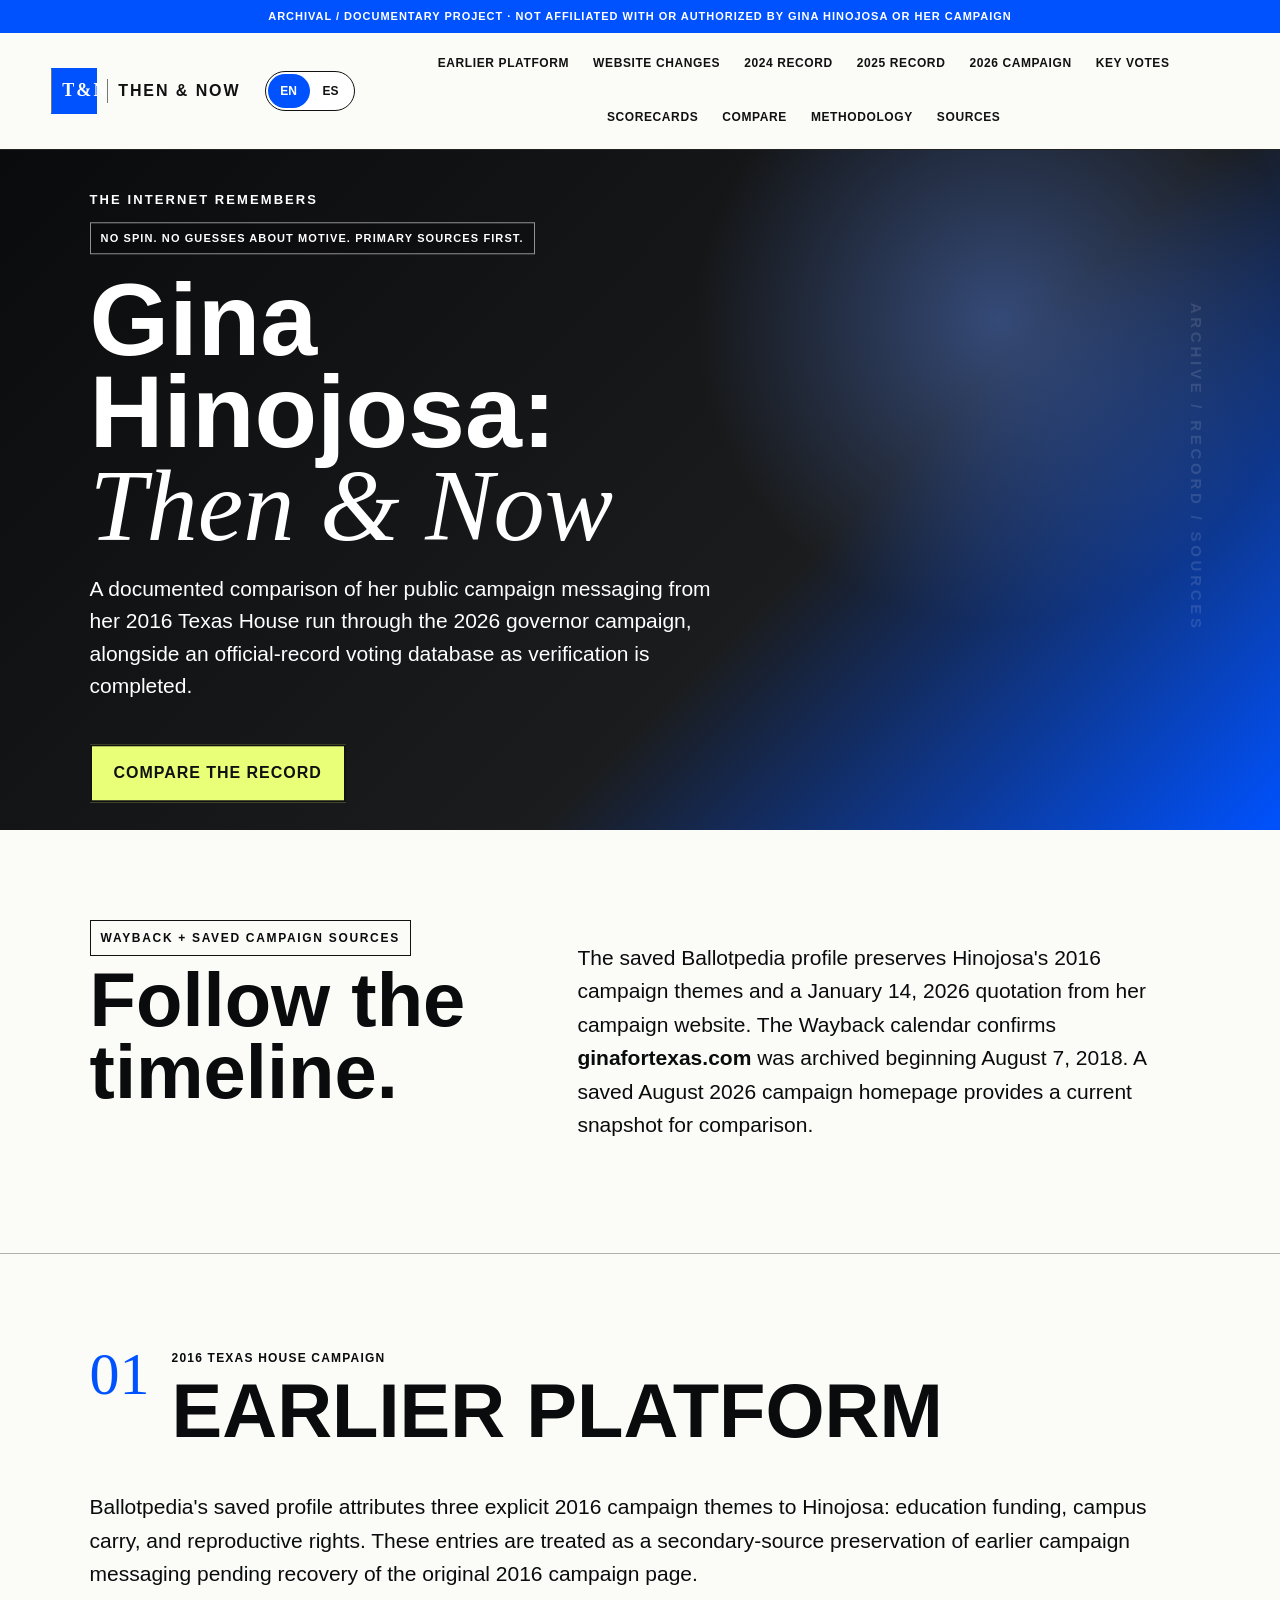
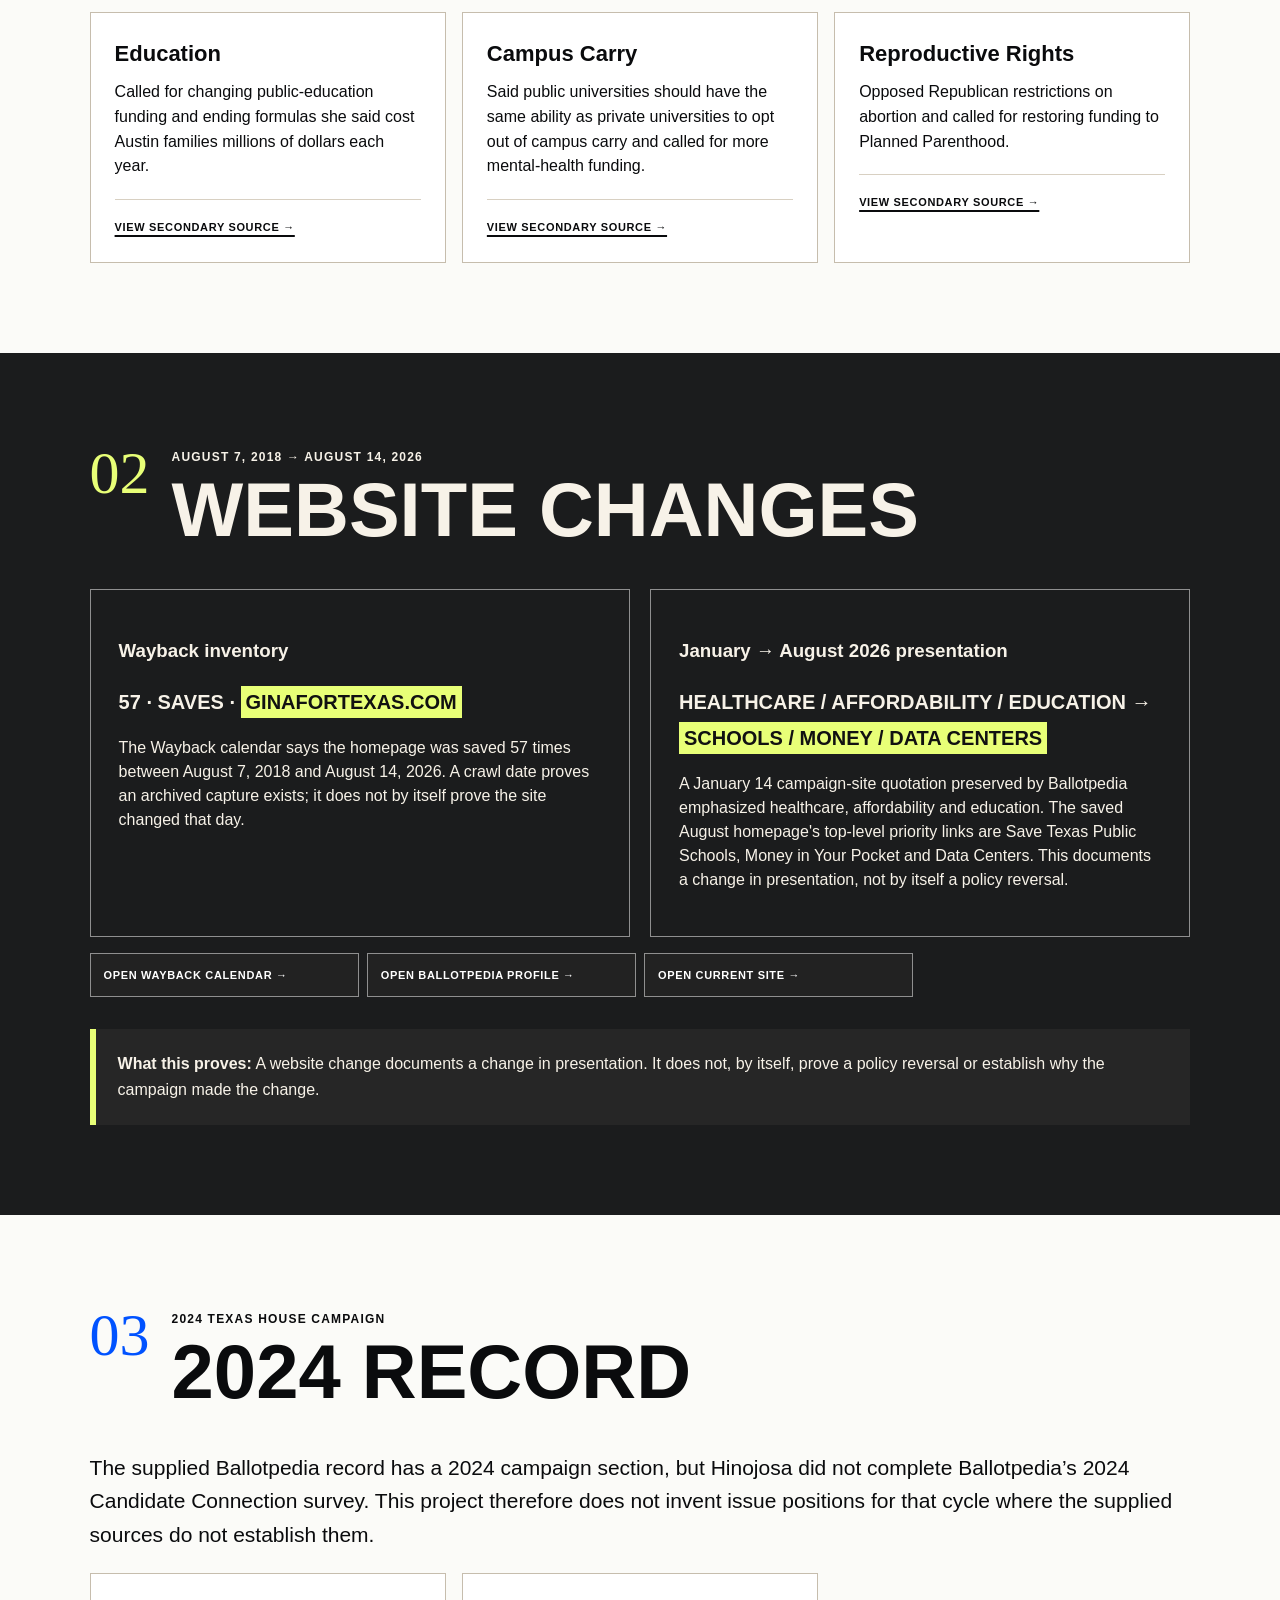
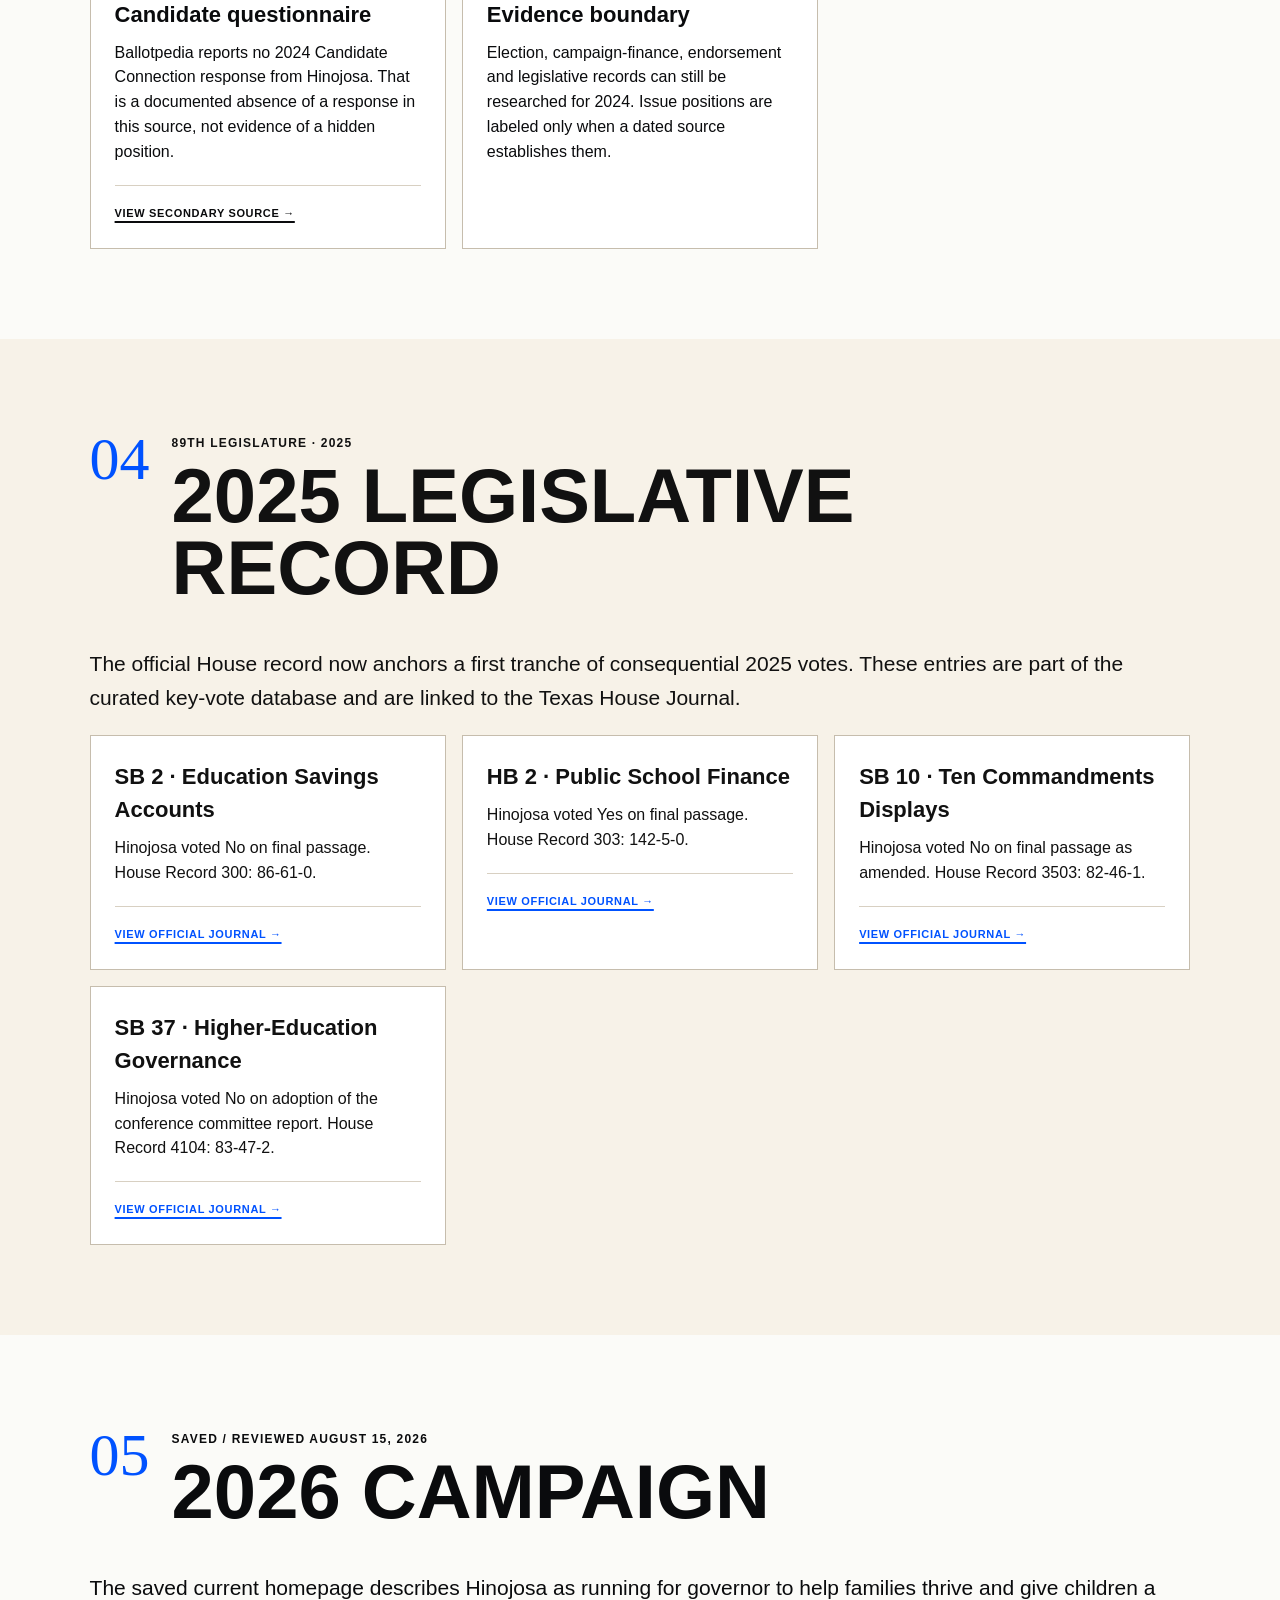
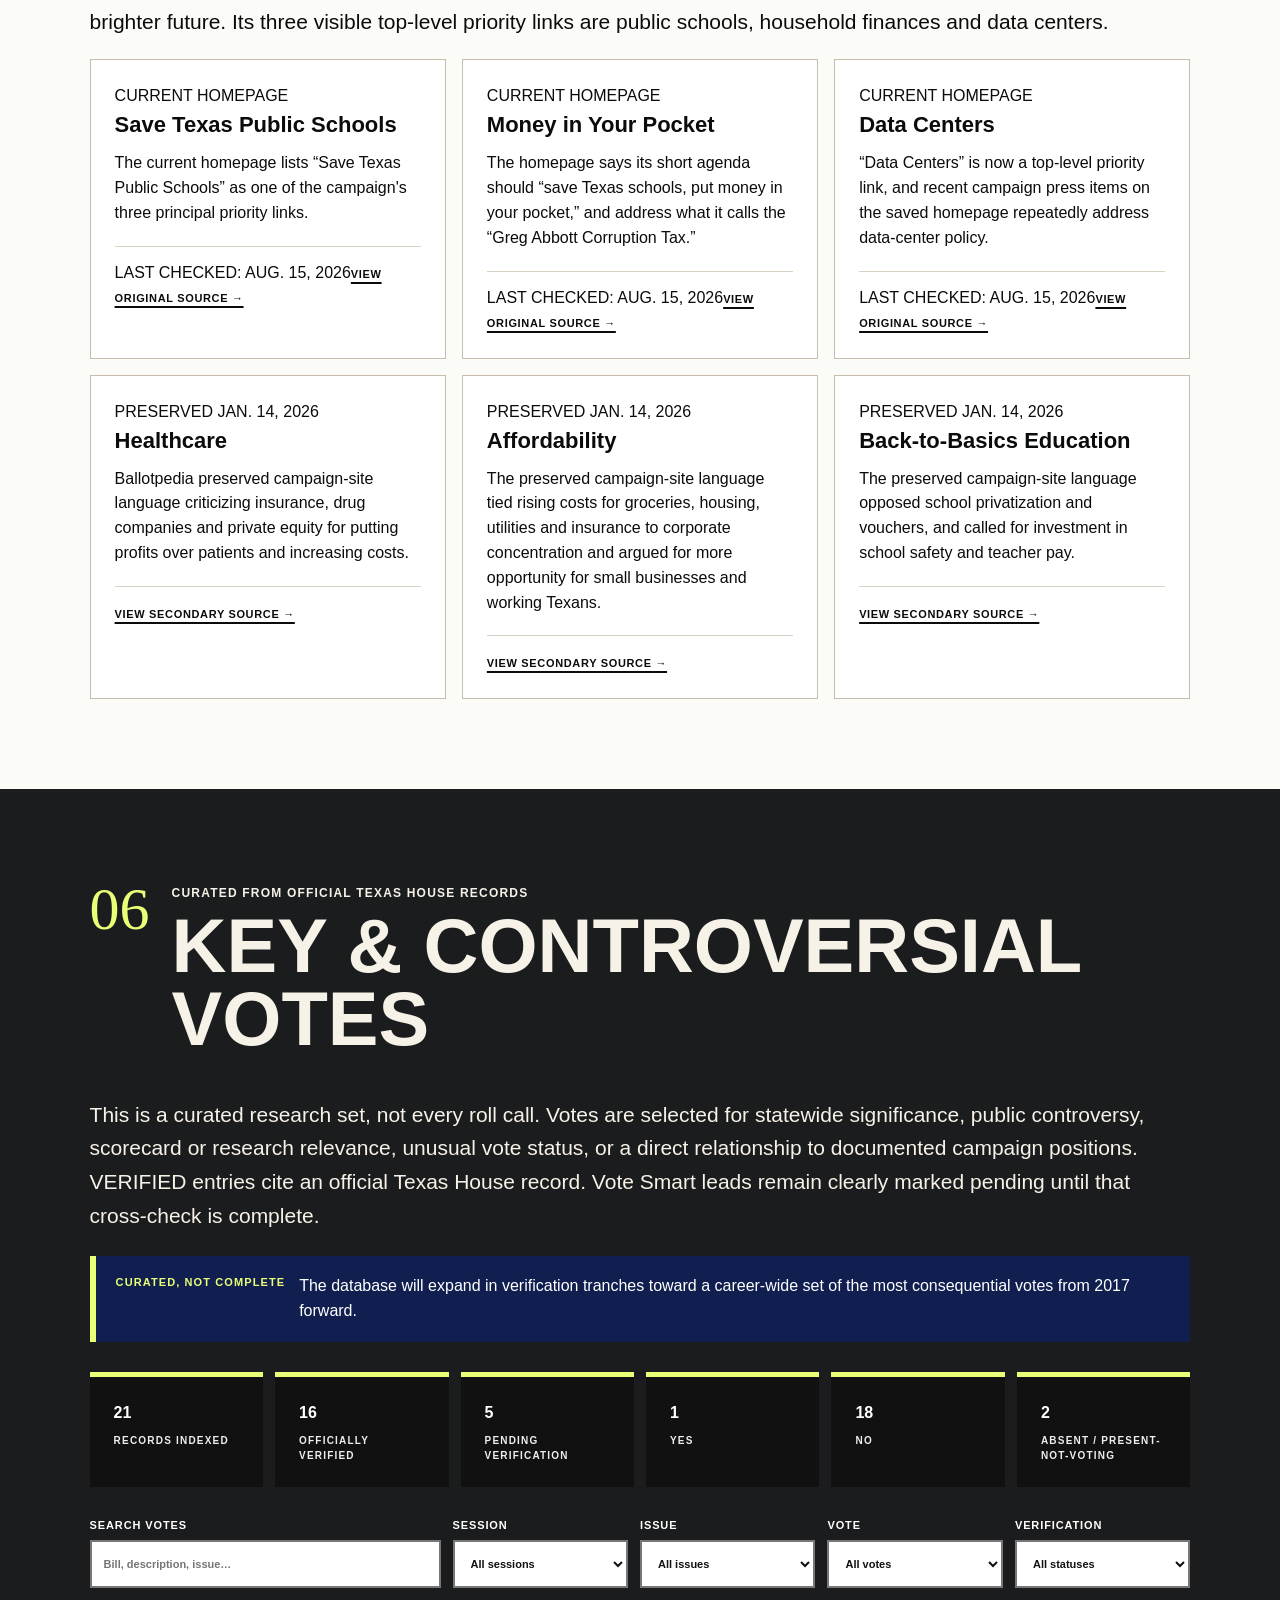
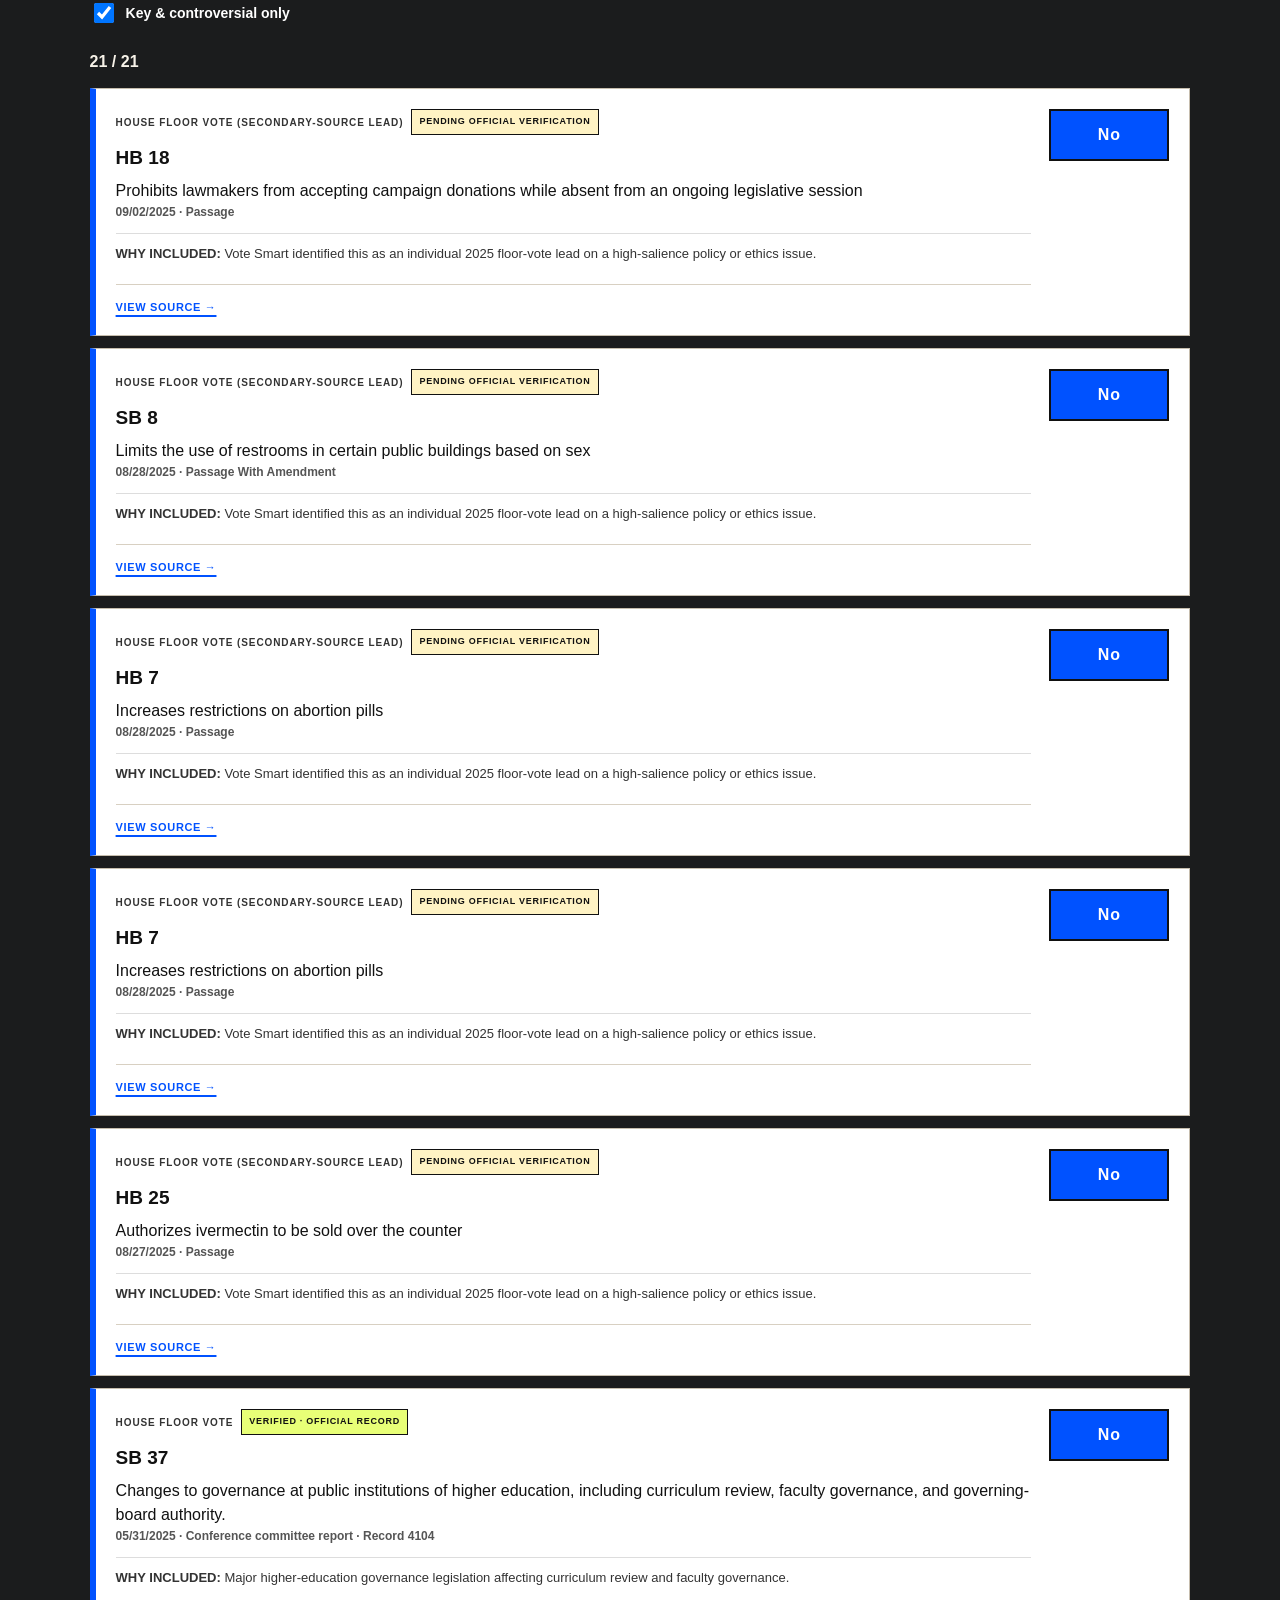
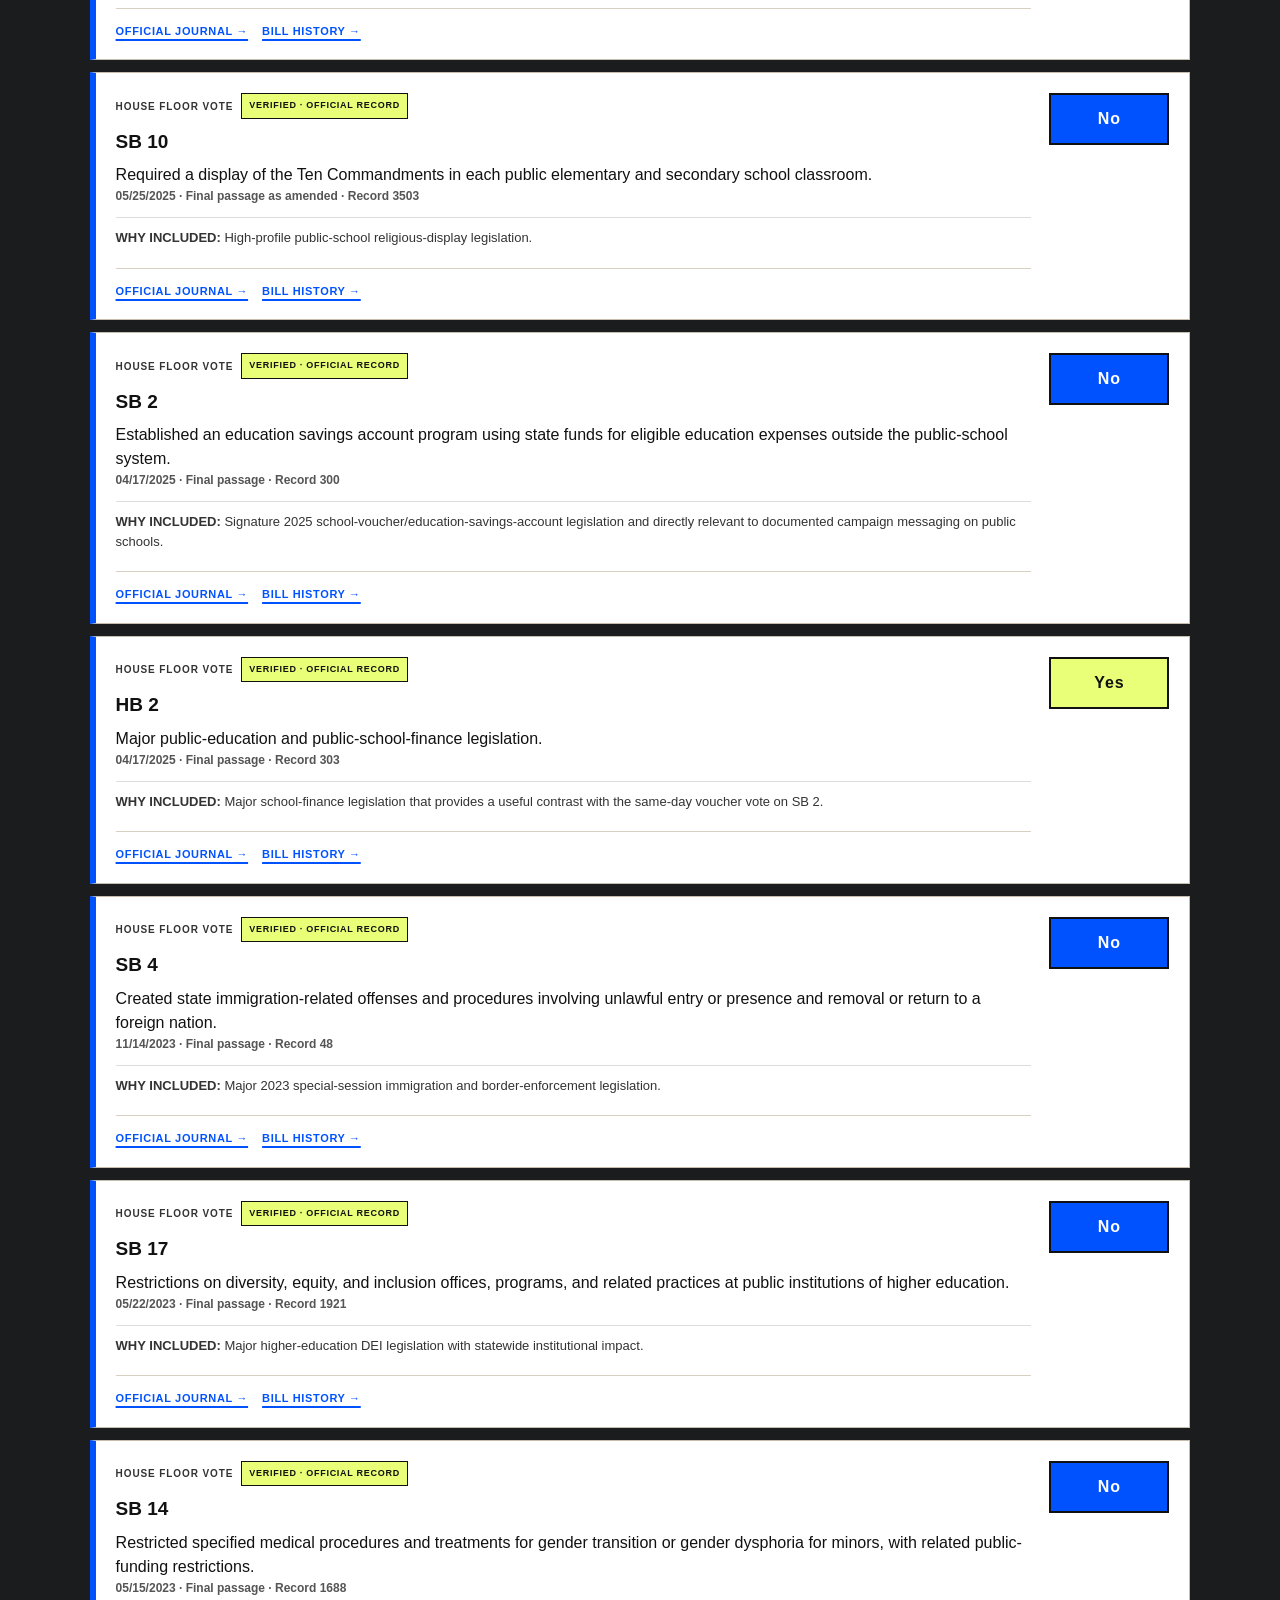
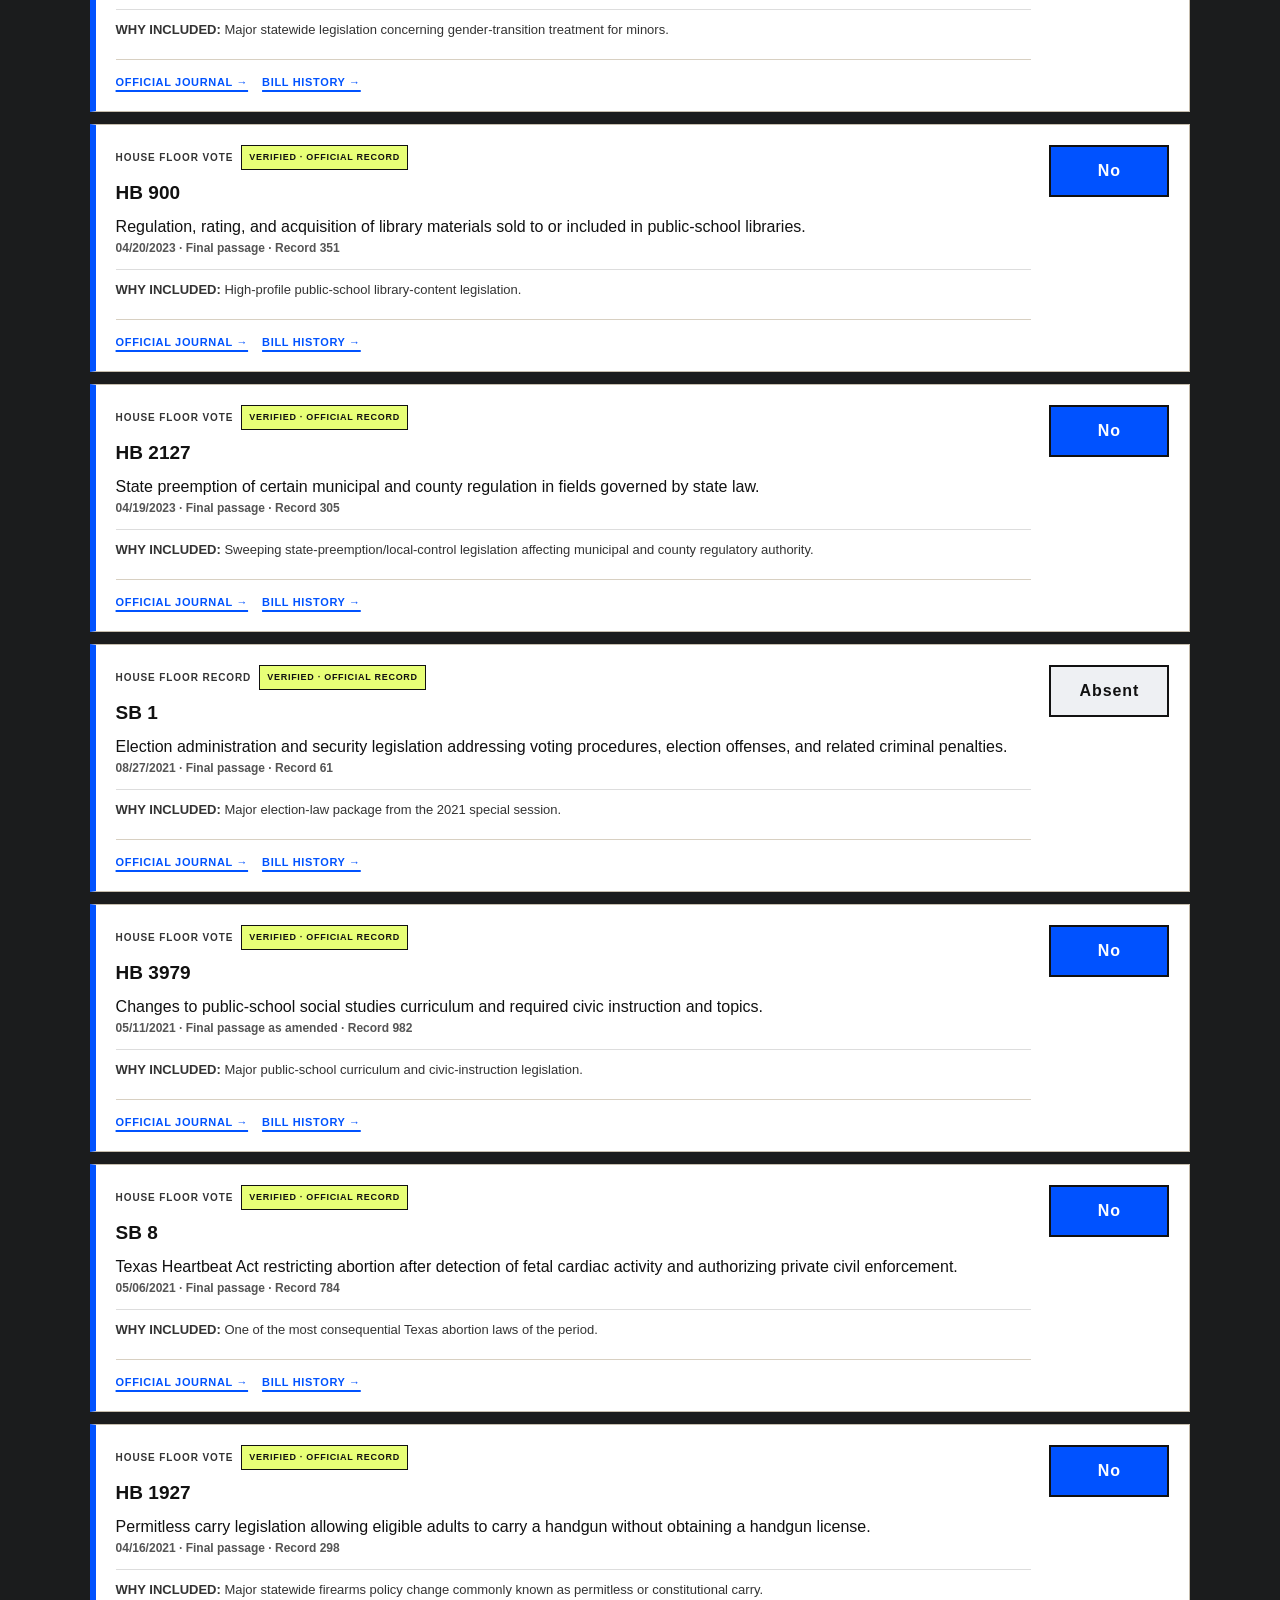
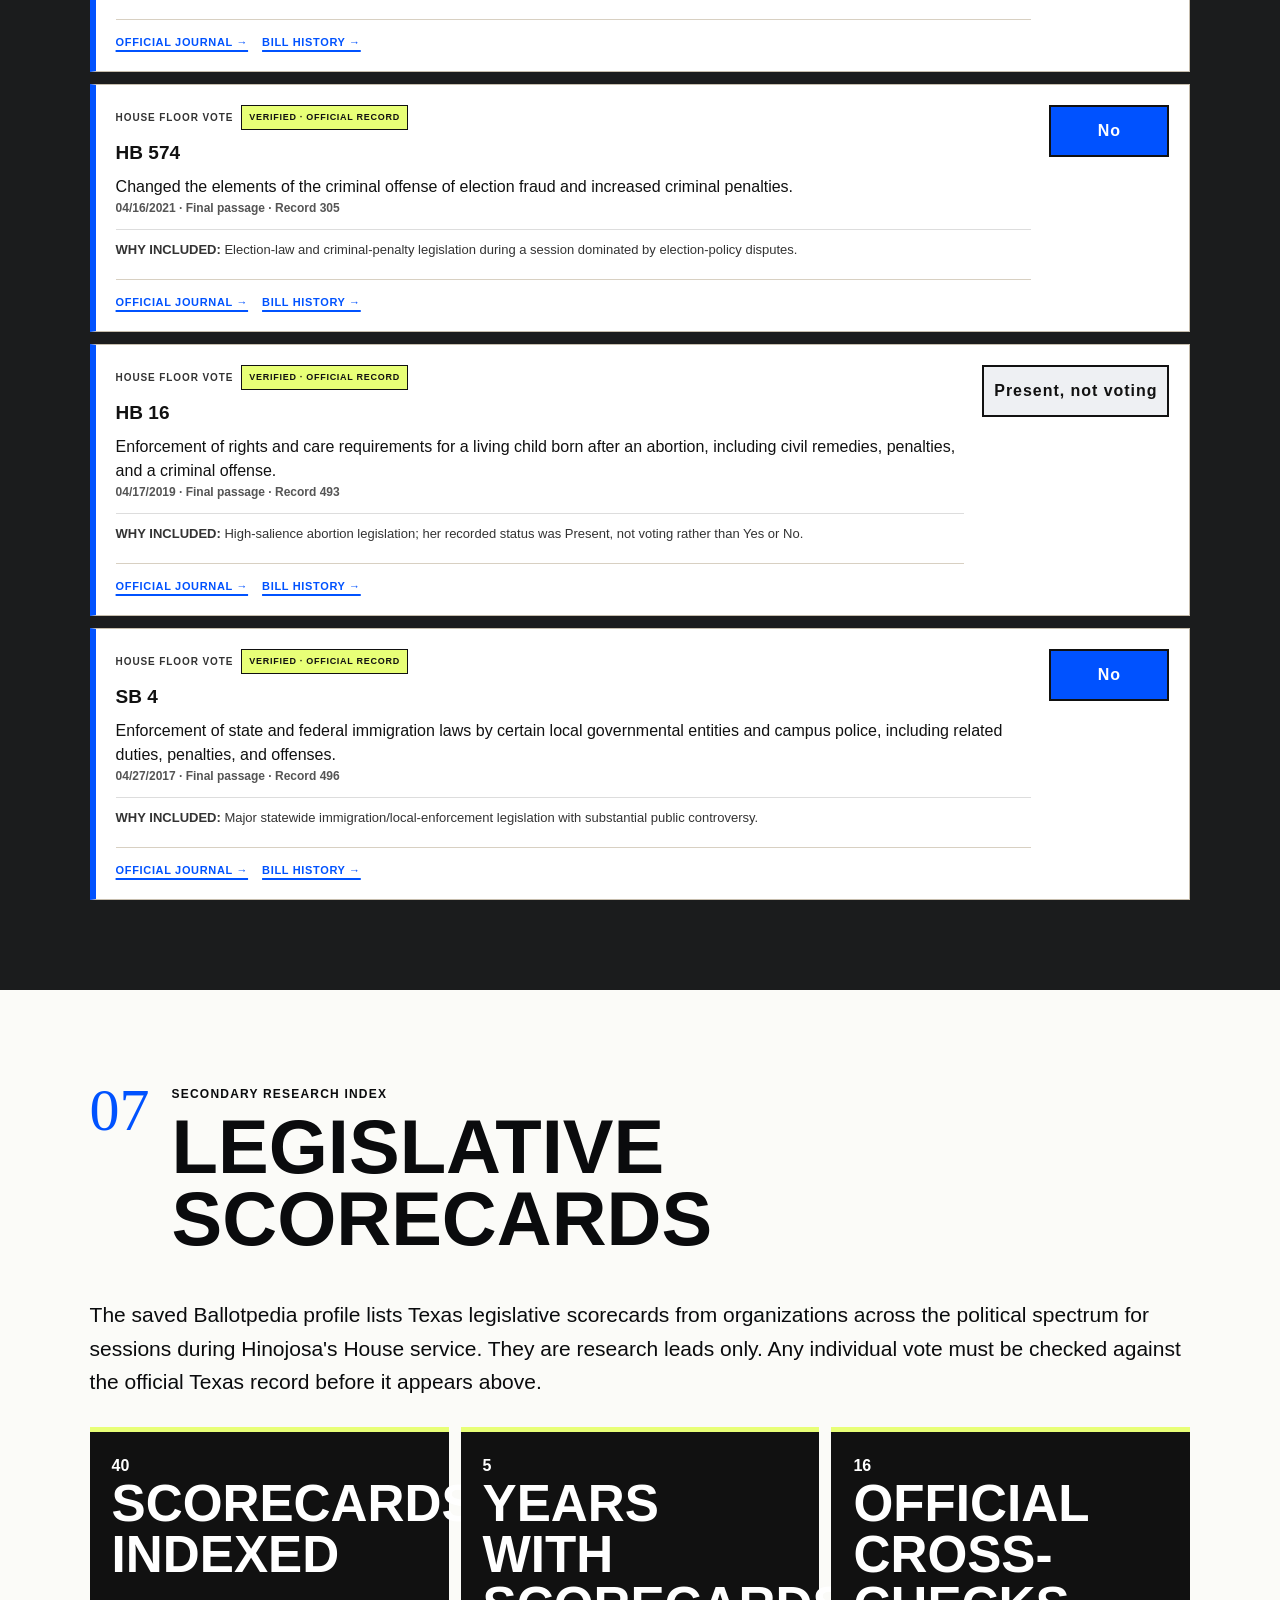
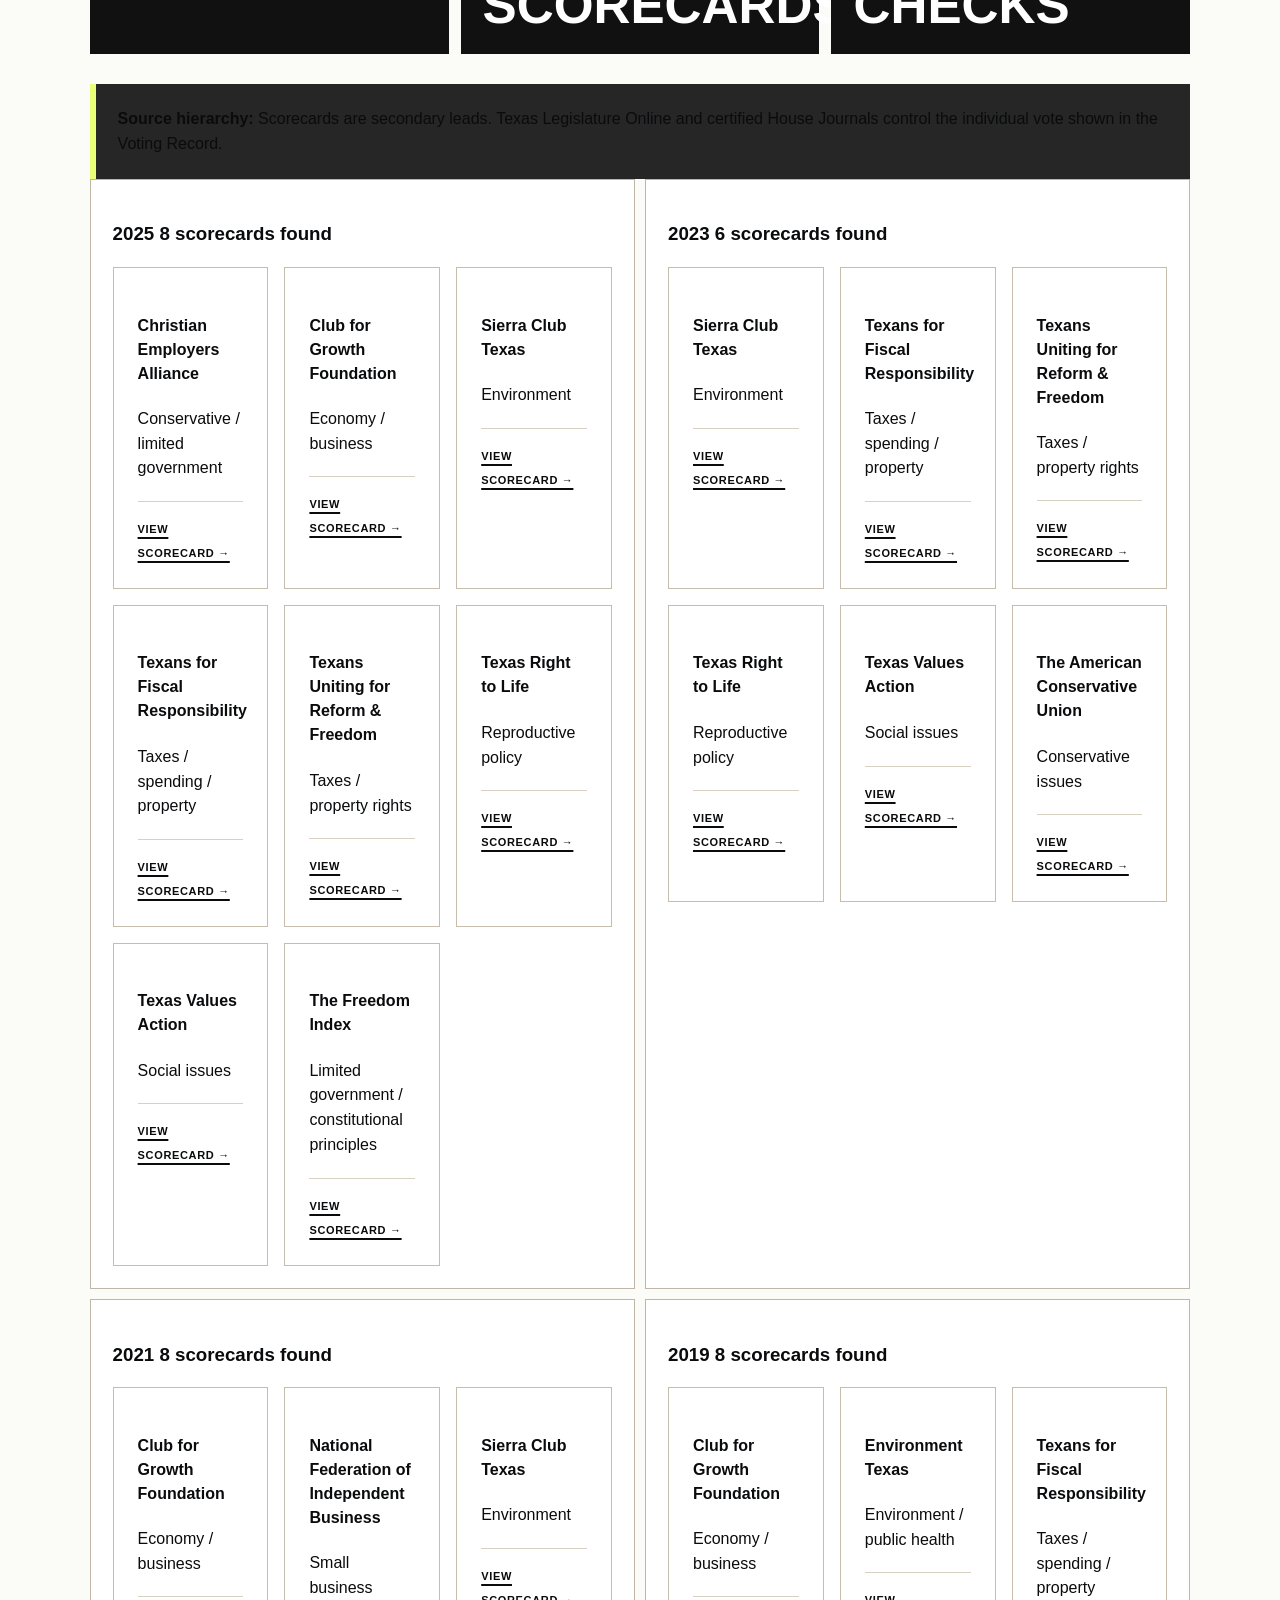
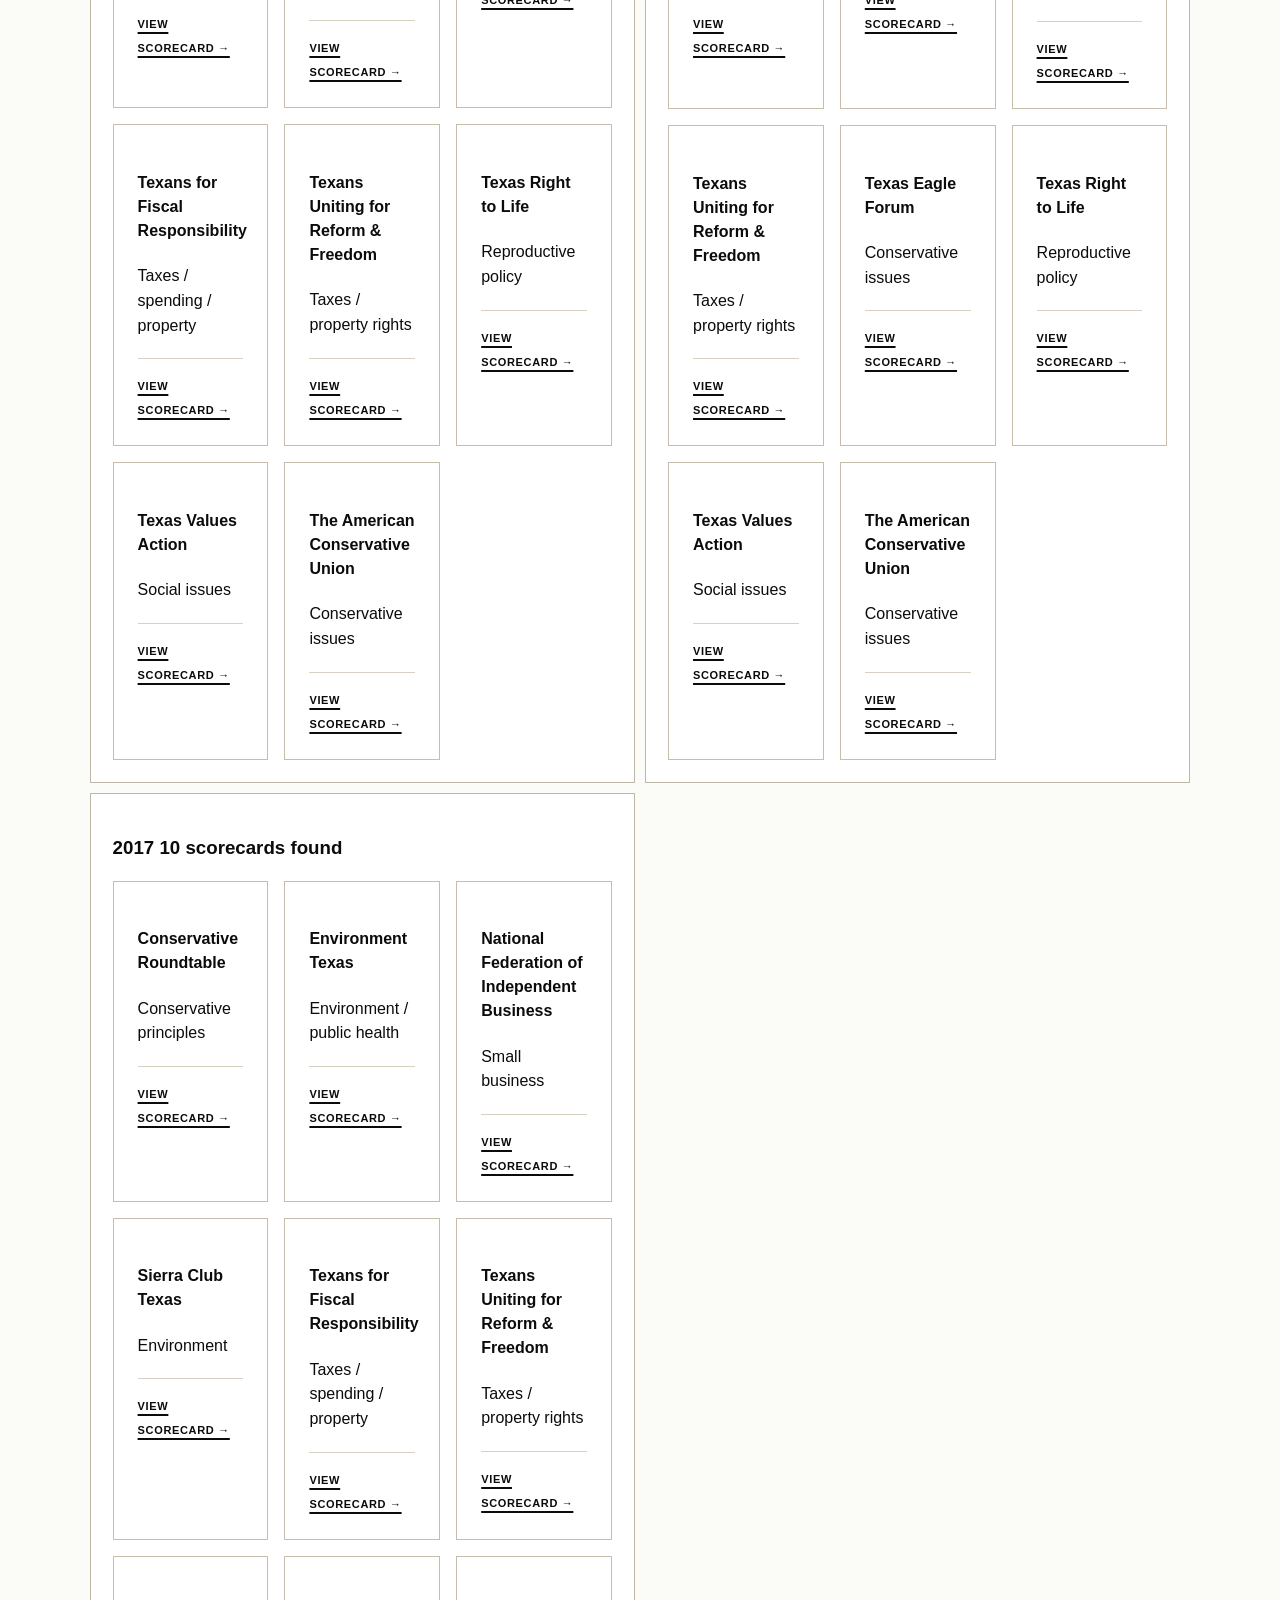
==== commit 6d86f490: "Add files via upload" ====
--- a/GINA-THEN-NOW-main/index.html
+++ b/GINA-THEN-NOW-main/index.html
@@ -19,7 +19,7 @@
 <button aria-controls="primary-nav" aria-expanded="false" class="menu-toggle" type="button"><span aria-hidden="true" class="menu-icon"></span><span data-i18n="menu">Menu</span></button>
 </div>
 <nav aria-label="Primary navigation" id="primary-nav">
-<a data-i18n="navEarlier" href="#platform">EARLIER PLATFORM</a><a data-i18n="navChanges" href="#changes">WEBSITE CHANGES</a><a data-i18n="nav2026" href="#campaign2026">2026 CAMPAIGN</a><a data-i18n="navVoting" href="#voting">VOTING RECORD</a><a data-i18n="navScorecards" href="#scorecards">SCORECARDS</a><a data-i18n="navCompare" href="#compare">COMPARE</a><a data-i18n="navMethod" href="#methodology">METHODOLOGY</a><a data-i18n="navSources" href="#sources">SOURCES</a>
+<a data-i18n="navEarlier" href="#platform">EARLIER PLATFORM</a><a data-i18n="navChanges" href="#changes">WEBSITE CHANGES</a><a data-i18n="nav2024" href="#record2024">2024 RECORD</a><a data-i18n="nav2025" href="#record2025">2025 RECORD</a><a data-i18n="nav2026" href="#campaign2026">2026 CAMPAIGN</a><a data-i18n="navVoting" href="#voting">VOTING RECORD</a><a data-i18n="navScorecards" href="#scorecards">SCORECARDS</a><a data-i18n="navCompare" href="#compare">COMPARE</a><a data-i18n="navMethod" href="#methodology">METHODOLOGY</a><a data-i18n="navSources" href="#sources">SOURCES</a>
 </nav></div></header>
 <main id="main-content" tabindex="-1">
 <section aria-labelledby="hero-title" class="hero archive-hero" id="top"><div class="heroText"><p class="eyebrow" data-i18n="internetRemembers">THE INTERNET REMEMBERS</p><p class="archive-rule" data-i18n="archiveRule">NO SPIN. NO GUESSES ABOUT MOTIVE. PRIMARY SOURCES FIRST.</p><h1 id="hero-title"><span data-i18n="heroName">Gina Hinojosa:</span><br/><em data-i18n="heroThenNow">Then &amp; Now</em></h1><p data-i18n="heroDeck">A documented comparison of her public campaign messaging from her 2016 Texas House run through the 2026 governor campaign, alongside an official-record voting database as verification is completed.</p><a class="btn" data-i18n="compareRecord" href="#compare">COMPARE THE RECORD</a></div></section>
@@ -34,7 +34,12 @@
 
 <section aria-labelledby="changes-title" class="section dark" id="changes"><div class="sectionHead"><span aria-hidden="true">02</span><div><p data-i18n="archiveRange">August 7, 2018 → August 14, 2026</p><h2 data-i18n="changesTitle" id="changes-title">WEBSITE CHANGES</h2></div></div><div class="changeGrid"><div><h3 data-i18n="waybackInventory">Wayback inventory</h3><div class="navDemo">57 <b>·</b> SAVES <b>·</b> <mark>GINAFORTEXAS.COM</mark></div><p data-i18n="waybackInventoryText">The Wayback calendar says the homepage was saved 57 times between August 7, 2018 and August 14, 2026. A crawl date proves an archived capture exists; it does not by itself prove the site changed that day.</p></div><div><h3 data-i18n="janToAug">January → August 2026 presentation</h3><div class="navDemo">HEALTHCARE / AFFORDABILITY / EDUCATION <b>→</b> <mark>SCHOOLS / MONEY / DATA CENTERS</mark></div><p data-i18n="janToAugText">A January 14 campaign-site quotation preserved by Ballotpedia emphasized healthcare, affordability and education. The saved August homepage's top-level priority links are Save Texas Public Schools, Money in Your Pocket and Data Centers. This documents a change in presentation, not by itself a policy reversal.</p></div></div><div class="evidence-strip"><a data-i18n="openWayback" href="https://web.archive.org/web/*/https://ginafortexas.com/" rel="noopener" target="_blank">OPEN WAYBACK CALENDAR →</a><a data-i18n="openBallotpedia" href="https://ballotpedia.org/Gina_Hinojosa" rel="noopener" target="_blank">OPEN BALLOTPEDIA PROFILE →</a><a data-i18n="openCurrent" href="https://ginafortexas.com/" rel="noopener" target="_blank">OPEN CURRENT SITE →</a></div><div class="note"><strong data-i18n="whatProves">What this proves:</strong> <span data-i18n="whatProvesText">A website change documents a change in presentation. It does not, by itself, prove a policy reversal or establish why the campaign made the change.</span></div></section>
 
-<section aria-labelledby="campaign-title" class="section" id="campaign2026"><div class="sectionHead"><span aria-hidden="true">03</span><div><p data-i18n="reviewed">Saved / reviewed August 15, 2026</p><h2 data-i18n="campaignTitle" id="campaign-title">2026 CAMPAIGN</h2></div></div><p class="lede" data-i18n="campaignLede">The saved current homepage describes Hinojosa as running for governor to help families thrive and give children a brighter future. Its three visible top-level priority links are public schools, household finances and data centers.</p><div class="cards">
+
+<section aria-labelledby="record2024-title" class="section" id="record2024"><div class="sectionHead"><span aria-hidden="true">03</span><div><p data-i18n="record2024Date">2024 Texas House campaign</p><h2 data-i18n="record2024Title" id="record2024-title">2024 RECORD</h2></div></div><p class="lede" data-i18n="record2024Lede">The supplied Ballotpedia record has a 2024 campaign section, but Hinojosa did not complete Ballotpedia’s 2024 Candidate Connection survey. This project therefore does not invent issue positions for that cycle where the supplied sources do not establish them.</p><div class="cards"><article class="card"><h3 data-i18n="record2024SurveyTitle">Candidate questionnaire</h3><p data-i18n="record2024SurveyText">Ballotpedia reports no 2024 Candidate Connection response from Hinojosa. That is a documented absence of a response in this source, not evidence of a hidden position.</p><div class="claim-actions"><a data-i18n="viewSecondarySource" href="https://ballotpedia.org/Gina_Hinojosa" rel="noopener" target="_blank">VIEW SECONDARY SOURCE →</a></div></article><article class="card"><h3 data-i18n="record2024EvidenceTitle">Evidence boundary</h3><p data-i18n="record2024EvidenceText">Election, campaign-finance, endorsement and legislative records can still be researched for 2024. Issue positions are labeled only when a dated source establishes them.</p></article></div></section>
+
+<section aria-labelledby="record2025-title" class="section dark" id="record2025"><div class="sectionHead"><span aria-hidden="true">04</span><div><p data-i18n="record2025Date">89th Legislature · 2025</p><h2 data-i18n="record2025Title" id="record2025-title">2025 LEGISLATIVE RECORD</h2></div></div><p class="lede" data-i18n="record2025Lede">The official House record now anchors a first tranche of consequential 2025 votes. These entries are part of the curated key-vote database and are linked to the Texas House Journal.</p><div class="cards"><article class="card"><h3 data-i18n="voucherTitle">SB 2 · Education Savings Accounts</h3><p data-i18n="voucherText">Hinojosa voted No on final passage. House Record 300: 86-61-0.</p><div class="claim-actions"><a data-i18n="viewOfficialJournal" href="https://journals.house.texas.gov/hjrnl/89r/pdf/89RDAY46FINAL.PDF" rel="noopener" target="_blank">VIEW OFFICIAL JOURNAL →</a></div></article><article class="card"><h3 data-i18n="schoolFinanceTitle">HB 2 · Public School Finance</h3><p data-i18n="schoolFinanceText">Hinojosa voted Yes on final passage. House Record 303: 142-5-0.</p><div class="claim-actions"><a data-i18n="viewOfficialJournal" href="https://journals.house.texas.gov/hjrnl/89r/pdf/89RDAY46FINAL.PDF" rel="noopener" target="_blank">VIEW OFFICIAL JOURNAL →</a></div></article><article class="card"><h3 data-i18n="tenCommandmentsTitle">SB 10 · Ten Commandments Displays</h3><p data-i18n="tenCommandmentsText">Hinojosa voted No on final passage as amended. House Record 3503: 82-46-1.</p><div class="claim-actions"><a data-i18n="viewOfficialJournal" href="https://journals.house.texas.gov/hjrnl/89r/pdf/89RDAY73FINAL.PDF" rel="noopener" target="_blank">VIEW OFFICIAL JOURNAL →</a></div></article><article class="card"><h3 data-i18n="higherEdTitle">SB 37 · Higher-Education Governance</h3><p data-i18n="higherEdText">Hinojosa voted No on adoption of the conference committee report. House Record 4104: 83-47-2.</p><div class="claim-actions"><a data-i18n="viewOfficialJournal" href="https://journals.house.texas.gov/HJRNL/89R/HTML/89RDAY79FINAL.HTM" rel="noopener" target="_blank">VIEW OFFICIAL JOURNAL →</a></div></article></div></section>
+
+<section aria-labelledby="campaign-title" class="section" id="campaign2026"><div class="sectionHead"><span aria-hidden="true">05</span><div><p data-i18n="reviewed">Saved / reviewed August 15, 2026</p><h2 data-i18n="campaignTitle" id="campaign-title">2026 CAMPAIGN</h2></div></div><p class="lede" data-i18n="campaignLede">The saved current homepage describes Hinojosa as running for governor to help families thrive and give children a brighter future. Its three visible top-level priority links are public schools, household finances and data centers.</p><div class="cards">
 <article class="card"><span class="currentBadge" data-i18n="currentPosition">CURRENT HOMEPAGE</span><h3 data-i18n="schoolsTitle">Save Texas Public Schools</h3><p data-i18n="schoolsText">The current homepage lists “Save Texas Public Schools” as one of the campaign's three principal priority links.</p><div class="claim-actions"><span data-i18n="checked">LAST CHECKED: AUG. 15, 2026</span><a data-i18n="viewOriginal" href="https://ginafortexas.com/" rel="noopener" target="_blank">VIEW ORIGINAL SOURCE →</a></div></article>
 <article class="card"><span class="currentBadge" data-i18n="currentPosition">CURRENT HOMEPAGE</span><h3 data-i18n="moneyTitle">Money in Your Pocket</h3><p data-i18n="moneyText">The homepage says its short agenda should “save Texas schools, put money in your pocket,” and address what it calls the “Greg Abbott Corruption Tax.”</p><div class="claim-actions"><span data-i18n="checked">LAST CHECKED: AUG. 15, 2026</span><a data-i18n="viewOriginal" href="https://ginafortexas.com/" rel="noopener" target="_blank">VIEW ORIGINAL SOURCE →</a></div></article>
 <article class="card"><span class="currentBadge" data-i18n="currentPosition">CURRENT HOMEPAGE</span><h3 data-i18n="dataCentersTitle">Data Centers</h3><p data-i18n="dataCentersText">“Data Centers” is now a top-level priority link, and recent campaign press items on the saved homepage repeatedly address data-center policy.</p><div class="claim-actions"><span data-i18n="checked">LAST CHECKED: AUG. 15, 2026</span><a data-i18n="viewOriginal" href="https://ginafortexas.com/" rel="noopener" target="_blank">VIEW ORIGINAL SOURCE →</a></div></article>
@@ -43,15 +48,37 @@
 <article class="card"><span class="currentBadge" data-i18n="preservedJan">PRESERVED JAN. 14, 2026</span><h3 data-i18n="education2026Title">Back-to-Basics Education</h3><p data-i18n="education2026Text">The preserved campaign-site language opposed school privatization and vouchers, and called for investment in school safety and teacher pay.</p><div class="claim-actions"><a data-i18n="viewSecondarySource" href="https://ballotpedia.org/Gina_Hinojosa" rel="noopener" target="_blank">VIEW SECONDARY SOURCE →</a></div></article>
 </div></section>
 
-<section aria-labelledby="voting-record-title" class="section dark" id="voting"><div class="sectionHead"><span aria-hidden="true">04</span><div><p data-i18n="officialHouse">Voting leads + official verification</p><h2 data-i18n="votingRecordTitle" id="voting-record-title">VOTING RECORD</h2></div></div><p class="lede" data-i18n="votingLede">The supplied Vote Smart voting records are loaded here now and clearly marked PENDING OFFICIAL VERIFICATION. Texas Legislature Online and certified House Journals remain controlling for VERIFIED status. We do not infer votes from party, sponsorship, attendance, committee membership, or voice votes.</p><div class="voteStats"><div><strong id="vote-total">5</strong><span data-i18n="verifiedRecords">LOADED VOTE RECORDS</span></div><div><strong id="vote-yes">0</strong><span data-i18n="yesVotes">YES</span></div><div><strong id="vote-no">5</strong><span data-i18n="noVotes">NO</span></div><div><strong id="vote-absent">0</strong><span data-i18n="absentVotes">ABSENT / EXCUSED</span></div></div><div class="voteTools"><label><span data-i18n="searchVotes">Search votes</span><input id="vote-search" data-i18n-placeholder="searchPlaceholder" type="search" placeholder="Bill, description, issue…"/></label><label><span data-i18n="sessionLabel">Session</span><select id="vote-session"></select></label><label><span data-i18n="categoryLabel">Issue</span><select id="vote-category"></select></label><label><span data-i18n="voteLabel">Vote</span><select id="vote-value"></select></label><label class="checkboxLabel"><input id="vote-key-only" type="checkbox"/><span data-i18n="keyOnly">Key votes only</span></label></div><p id="vote-status" class="data-status" role="status"></p><div id="vote-results" class="voteResults"><article class="voteCard static-fallback"><div class="voteCardTop"><span>HOUSE FLOOR VOTE · SECONDARY-SOURCE LEAD</span><strong>No</strong></div><h3>HB 18</h3><p>Prohibits Lawmakers From Accepting Campaign Donation ...</p><p><strong>09/02/2025</strong> · Passage · PENDING OFFICIAL VERIFICATION</p><a href="" target="_blank" rel="noopener">VIEW SOURCE →</a></article><article class="voteCard static-fallback"><div class="voteCardTop"><span>HOUSE FLOOR VOTE · SECONDARY-SOURCE LEAD</span><strong>No</strong></div><h3>SB 8</h3><p>Limits the Use of Restrooms in Cer ...</p><p><strong>08/28/2025</strong> · Passage With Amendment · PENDING OFFICIAL VERIFICATION</p><a href="" target="_blank" rel="noopener">VIEW SOURCE →</a></article><article class="voteCard static-fallback"><div class="voteCardTop"><span>HOUSE FLOOR VOTE · SECONDARY-SOURCE LEAD</span><strong>No</strong></div><h3>HB 7</h3><p>Increases Restrictions on Abortion Pills</p><p><strong>08/28/2025</strong> · Passage · PENDING OFFICIAL VERIFICATION</p><a href="" target="_blank" rel="noopener">VIEW SOURCE →</a></article><article class="voteCard static-fallback"><div class="voteCardTop"><span>HOUSE FLOOR VOTE · SECONDARY-SOURCE LEAD</span><strong>No</strong></div><h3>HB 7</h3><p>Increases Restrictions on Abortion Pills</p><p><strong>08/28/2025</strong> · Passage · PENDING OFFICIAL VERIFICATION</p><a href="" target="_blank" rel="noopener">VIEW SOURCE →</a></article><article class="voteCard static-fallback"><div class="voteCardTop"><span>HOUSE FLOOR VOTE · SECONDARY-SOURCE LEAD</span><strong>No</strong></div><h3>HB 25</h3><p>Authorizes Ivermectin to be Sold Over-the-Counter</p><p><strong>08/27/2025</strong> · Passage · PENDING OFFICIAL VERIFICATION</p><a href="" target="_blank" rel="noopener">VIEW SOURCE →</a></article></div></section>
+<section aria-labelledby="voting-record-title" class="section dark" id="voting">
+<div class="sectionHead"><span aria-hidden="true">06</span><div><p data-i18n="officialHouse">CURATED FROM OFFICIAL TEXAS HOUSE RECORDS</p><h2 data-i18n="votingRecordTitle" id="voting-record-title">KEY &amp; CONTROVERSIAL VOTES</h2></div></div>
+<p class="lede" data-i18n="votingLede">This is a curated research set, not every roll call. Votes are selected for statewide significance, public controversy, scorecard or research relevance, unusual vote status, or a direct relationship to documented campaign positions. VERIFIED entries cite an official Texas House record. Vote Smart leads remain clearly marked pending until that cross-check is complete.</p>
+<div class="evidenceNote" role="note"><strong data-i18n="curatedNotComplete">CURATED, NOT COMPLETE</strong><span data-i18n="curatedExplainer">The database will expand in verification tranches toward a career-wide set of the most consequential votes from 2017 forward.</span></div>
+<div class="voteStats">
+<div><strong id="vote-total">21</strong><small data-i18n="recordsIndexed">RECORDS INDEXED</small></div>
+<div><strong id="vote-verified">16</strong><small data-i18n="officialVerified">OFFICIALLY VERIFIED</small></div>
+<div><strong id="vote-pending">5</strong><small data-i18n="pendingVerification">PENDING VERIFICATION</small></div>
+<div><strong id="vote-yes">1</strong><small data-i18n="yesVotes">YES</small></div>
+<div><strong id="vote-no">18</strong><small data-i18n="noVotes">NO</small></div>
+<div><strong id="vote-absent">2</strong><small data-i18n="nonVoteStatuses">ABSENT / PRESENT-NOT-VOTING</small></div>
+</div>
+<div class="voteTools">
+<label><span data-i18n="searchVotes">Search votes</span><input id="vote-search" data-i18n-placeholder="searchPlaceholder" type="search" placeholder="Bill, description, issue…"/></label>
+<label><span data-i18n="sessionLabel">Session</span><select id="vote-session"></select></label>
+<label><span data-i18n="categoryLabel">Issue</span><select id="vote-category"></select></label>
+<label><span data-i18n="voteLabel">Vote</span><select id="vote-value"></select></label>
+<label><span data-i18n="verificationLabel">Verification</span><select id="vote-verification"></select></label>
+<label class="checkboxLabel"><input id="vote-key-only" type="checkbox" checked/><span data-i18n="keyOnly">Key votes only</span></label>
+</div>
+<p id="vote-status" class="data-status" role="status"></p>
+<div id="vote-results" class="voteResults"><article class="voteCard staticVoteCard"><div class="voteMain"><div class="voteTopline"><span class="voteType">HOUSE FLOOR VOTE (SECONDARY-SOURCE LEAD)</span><span class="verifyBadge pending">PENDING OFFICIAL VERIFICATION</span></div><h3>HB 18</h3><p>Prohibits lawmakers from accepting campaign donations while absent from an ongoing legislative session</p><p class="voteMeta">09/02/2025 · Passage</p><p class="whyIncluded"><strong>WHY INCLUDED:</strong> Vote Smart identified this as an individual 2025 floor-vote lead on a high-salience policy or ethics issue.</p><div class="claim-actions"><a href="https://votesmart.org/bill/41318/114525/166708/gina-hinojosa-voted-nay-passage-hb-18-special-session-prohibits-lawmakers-from-accepting-campaign-donations-while-absent-from-an-ongoing-legislative-session#114525" target="_blank" rel="noopener">VIEW SOURCE →</a></div></div><div class="voteChoice no">No</div></article><article class="voteCard staticVoteCard"><div class="voteMain"><div class="voteTopline"><span class="voteType">HOUSE FLOOR VOTE (SECONDARY-SOURCE LEAD)</span><span class="verifyBadge pending">PENDING OFFICIAL VERIFICATION</span></div><h3>SB 8</h3><p>Limits the use of restrooms in certain public buildings based on sex</p><p class="voteMeta">08/28/2025 · Passage With Amendment</p><p class="whyIncluded"><strong>WHY INCLUDED:</strong> Vote Smart identified this as an individual 2025 floor-vote lead on a high-salience policy or ethics issue.</p><div class="claim-actions"><a href="https://votesmart.org/bill/41330/114590/166708/gina-hinojosa-voted-nay-passage-with-amendment-sb-8-2nd-special-session-limits-the-use-of-restrooms-in-certain-public-buildings-based-on-sex#114590" target="_blank" rel="noopener">VIEW SOURCE →</a></div></div><div class="voteChoice no">No</div></article><article class="voteCard staticVoteCard"><div class="voteMain"><div class="voteTopline"><span class="voteType">HOUSE FLOOR VOTE (SECONDARY-SOURCE LEAD)</span><span class="verifyBadge pending">PENDING OFFICIAL VERIFICATION</span></div><h3>HB 7</h3><p>Increases restrictions on abortion pills</p><p class="voteMeta">08/28/2025 · Passage</p><p class="whyIncluded"><strong>WHY INCLUDED:</strong> Vote Smart identified this as an individual 2025 floor-vote lead on a high-salience policy or ethics issue.</p><div class="claim-actions"><a href="https://votesmart.org/bill/41316/114519/166708/gina-hinojosa-voted-nay-passage-hb-7-increases-restrictions-on-abortion-pills#114519" target="_blank" rel="noopener">VIEW SOURCE →</a></div></div><div class="voteChoice no">No</div></article><article class="voteCard staticVoteCard"><div class="voteMain"><div class="voteTopline"><span class="voteType">HOUSE FLOOR VOTE (SECONDARY-SOURCE LEAD)</span><span class="verifyBadge pending">PENDING OFFICIAL VERIFICATION</span></div><h3>HB 7</h3><p>Increases restrictions on abortion pills</p><p class="voteMeta">08/28/2025 · Passage</p><p class="whyIncluded"><strong>WHY INCLUDED:</strong> Vote Smart identified this as an individual 2025 floor-vote lead on a high-salience policy or ethics issue.</p><div class="claim-actions"><a href="https://votesmart.org/bill/41316/115947/166708/gina-hinojosa-voted-nay-passage-hb-7-increases-restrictions-on-abortion-pills#115947" target="_blank" rel="noopener">VIEW SOURCE →</a></div></div><div class="voteChoice no">No</div></article><article class="voteCard staticVoteCard"><div class="voteMain"><div class="voteTopline"><span class="voteType">HOUSE FLOOR VOTE (SECONDARY-SOURCE LEAD)</span><span class="verifyBadge pending">PENDING OFFICIAL VERIFICATION</span></div><h3>HB 25</h3><p>Authorizes ivermectin to be sold over the counter</p><p class="voteMeta">08/27/2025 · Passage</p><p class="whyIncluded"><strong>WHY INCLUDED:</strong> Vote Smart identified this as an individual 2025 floor-vote lead on a high-salience policy or ethics issue.</p><div class="claim-actions"><a href="https://votesmart.org/bill/41314/114508/166708/gina-hinojosa-voted-nay-passage-hb-25-authorizes-ivermectin-to-be-sold-over-the-counter#114508" target="_blank" rel="noopener">VIEW SOURCE →</a></div></div><div class="voteChoice no">No</div></article><article class="voteCard staticVoteCard"><div class="voteMain"><div class="voteTopline"><span class="voteType">HOUSE FLOOR VOTE</span><span class="verifyBadge verified">VERIFIED · OFFICIAL RECORD</span></div><h3>SB 37</h3><p>Changes to governance at public institutions of higher education, including curriculum review, faculty governance, and governing-board authority.</p><p class="voteMeta">05/31/2025 · Conference committee report · Record 4104</p><p class="whyIncluded"><strong>WHY INCLUDED:</strong> Major higher-education governance legislation affecting curriculum review and faculty governance.</p><div class="claim-actions"><a href="https://journals.house.texas.gov/HJRNL/89R/HTML/89RDAY79FINAL.HTM" target="_blank" rel="noopener">OFFICIAL JOURNAL →</a><a href="https://capitol.texas.gov/BillLookup/history.aspx?LegSess=89R&amp;Bill=SB37" target="_blank" rel="noopener">BILL HISTORY →</a></div></div><div class="voteChoice no">No</div></article><article class="voteCard staticVoteCard"><div class="voteMain"><div class="voteTopline"><span class="voteType">HOUSE FLOOR VOTE</span><span class="verifyBadge verified">VERIFIED · OFFICIAL RECORD</span></div><h3>SB 10</h3><p>Required a display of the Ten Commandments in each public elementary and secondary school classroom.</p><p class="voteMeta">05/25/2025 · Final passage as amended · Record 3503</p><p class="whyIncluded"><strong>WHY INCLUDED:</strong> High-profile public-school religious-display legislation.</p><div class="claim-actions"><a href="https://journals.house.texas.gov/hjrnl/89r/pdf/89RDAY73FINAL.PDF" target="_blank" rel="noopener">OFFICIAL JOURNAL →</a><a href="https://capitol.texas.gov/BillLookup/history.aspx?LegSess=89R&amp;Bill=SB10" target="_blank" rel="noopener">BILL HISTORY →</a></div></div><div class="voteChoice no">No</div></article><article class="voteCard staticVoteCard"><div class="voteMain"><div class="voteTopline"><span class="voteType">HOUSE FLOOR VOTE</span><span class="verifyBadge verified">VERIFIED · OFFICIAL RECORD</span></div><h3>SB 2</h3><p>Established an education savings account program using state funds for eligible education expenses outside the public-school system.</p><p class="voteMeta">04/17/2025 · Final passage · Record 300</p><p class="whyIncluded"><strong>WHY INCLUDED:</strong> Signature 2025 school-voucher/education-savings-account legislation and directly relevant to documented campaign messaging on public schools.</p><div class="claim-actions"><a href="https://journals.house.texas.gov/hjrnl/89r/pdf/89RDAY46FINAL.PDF" target="_blank" rel="noopener">OFFICIAL JOURNAL →</a><a href="https://capitol.texas.gov/BillLookup/history.aspx?LegSess=89R&amp;Bill=SB2" target="_blank" rel="noopener">BILL HISTORY →</a></div></div><div class="voteChoice no">No</div></article><article class="voteCard staticVoteCard"><div class="voteMain"><div class="voteTopline"><span class="voteType">HOUSE FLOOR VOTE</span><span class="verifyBadge verified">VERIFIED · OFFICIAL RECORD</span></div><h3>HB 2</h3><p>Major public-education and public-school-finance legislation.</p><p class="voteMeta">04/17/2025 · Final passage · Record 303</p><p class="whyIncluded"><strong>WHY INCLUDED:</strong> Major school-finance legislation that provides a useful contrast with the same-day voucher vote on SB 2.</p><div class="claim-actions"><a href="https://journals.house.texas.gov/hjrnl/89r/pdf/89RDAY46FINAL.PDF" target="_blank" rel="noopener">OFFICIAL JOURNAL →</a><a href="https://capitol.texas.gov/BillLookup/history.aspx?LegSess=89R&amp;Bill=HB2" target="_blank" rel="noopener">BILL HISTORY →</a></div></div><div class="voteChoice yes">Yes</div></article><article class="voteCard staticVoteCard"><div class="voteMain"><div class="voteTopline"><span class="voteType">HOUSE FLOOR VOTE</span><span class="verifyBadge verified">VERIFIED · OFFICIAL RECORD</span></div><h3>SB 4</h3><p>Created state immigration-related offenses and procedures involving unlawful entry or presence and removal or return to a foreign nation.</p><p class="voteMeta">11/14/2023 · Final passage · Record 48</p><p class="whyIncluded"><strong>WHY INCLUDED:</strong> Major 2023 special-session immigration and border-enforcement legislation.</p><div class="claim-actions"><a href="https://journals.house.texas.gov/HJRNL/884/PDF/88C4DAY05FINAL.PDF" target="_blank" rel="noopener">OFFICIAL JOURNAL →</a><a href="https://capitol.texas.gov/BillLookup/history.aspx?LegSess=884&amp;Bill=SB4" target="_blank" rel="noopener">BILL HISTORY →</a></div></div><div class="voteChoice no">No</div></article><article class="voteCard staticVoteCard"><div class="voteMain"><div class="voteTopline"><span class="voteType">HOUSE FLOOR VOTE</span><span class="verifyBadge verified">VERIFIED · OFFICIAL RECORD</span></div><h3>SB 17</h3><p>Restrictions on diversity, equity, and inclusion offices, programs, and related practices at public institutions of higher education.</p><p class="voteMeta">05/22/2023 · Final passage · Record 1921</p><p class="whyIncluded"><strong>WHY INCLUDED:</strong> Major higher-education DEI legislation with statewide institutional impact.</p><div class="claim-actions"><a href="https://journals.house.texas.gov/hjrnl/88r/pdf/88RDAY68FINAL.PDF" target="_blank" rel="noopener">OFFICIAL JOURNAL →</a><a href="https://capitol.texas.gov/BillLookup/history.aspx?LegSess=88R&amp;Bill=SB17" target="_blank" rel="noopener">BILL HISTORY →</a></div></div><div class="voteChoice no">No</div></article><article class="voteCard staticVoteCard"><div class="voteMain"><div class="voteTopline"><span class="voteType">HOUSE FLOOR VOTE</span><span class="verifyBadge verified">VERIFIED · OFFICIAL RECORD</span></div><h3>SB 14</h3><p>Restricted specified medical procedures and treatments for gender transition or gender dysphoria for minors, with related public-funding restrictions.</p><p class="voteMeta">05/15/2023 · Final passage · Record 1688</p><p class="whyIncluded"><strong>WHY INCLUDED:</strong> Major statewide legislation concerning gender-transition treatment for minors.</p><div class="claim-actions"><a href="https://journals.house.texas.gov/hjrnl/88r/pdf/88RDAY63FINAL.PDF" target="_blank" rel="noopener">OFFICIAL JOURNAL →</a><a href="https://capitol.texas.gov/BillLookup/history.aspx?LegSess=88R&amp;Bill=SB14" target="_blank" rel="noopener">BILL HISTORY →</a></div></div><div class="voteChoice no">No</div></article><article class="voteCard staticVoteCard"><div class="voteMain"><div class="voteTopline"><span class="voteType">HOUSE FLOOR VOTE</span><span class="verifyBadge verified">VERIFIED · OFFICIAL RECORD</span></div><h3>HB 900</h3><p>Regulation, rating, and acquisition of library materials sold to or included in public-school libraries.</p><p class="voteMeta">04/20/2023 · Final passage · Record 351</p><p class="whyIncluded"><strong>WHY INCLUDED:</strong> High-profile public-school library-content legislation.</p><div class="claim-actions"><a href="https://journals.house.texas.gov/hjrnl/88r/pdf/88RDAY45FINAL.PDF" target="_blank" rel="noopener">OFFICIAL JOURNAL →</a><a href="https://capitol.texas.gov/BillLookup/history.aspx?LegSess=88R&amp;Bill=HB900" target="_blank" rel="noopener">BILL HISTORY →</a></div></div><div class="voteChoice no">No</div></article><article class="voteCard staticVoteCard"><div class="voteMain"><div class="voteTopline"><span class="voteType">HOUSE FLOOR VOTE</span><span class="verifyBadge verified">VERIFIED · OFFICIAL RECORD</span></div><h3>HB 2127</h3><p>State preemption of certain municipal and county regulation in fields governed by state law.</p><p class="voteMeta">04/19/2023 · Final passage · Record 305</p><p class="whyIncluded"><strong>WHY INCLUDED:</strong> Sweeping state-preemption/local-control legislation affecting municipal and county regulatory authority.</p><div class="claim-actions"><a href="https://journals.house.texas.gov/hjrnl/88r/pdf/88RDAY44FINAL.PDF" target="_blank" rel="noopener">OFFICIAL JOURNAL →</a><a href="https://capitol.texas.gov/BillLookup/history.aspx?LegSess=88R&amp;Bill=HB2127" target="_blank" rel="noopener">BILL HISTORY →</a></div></div><div class="voteChoice no">No</div></article><article class="voteCard staticVoteCard"><div class="voteMain"><div class="voteTopline"><span class="voteType">HOUSE FLOOR RECORD</span><span class="verifyBadge verified">VERIFIED · OFFICIAL RECORD</span></div><h3>SB 1</h3><p>Election administration and security legislation addressing voting procedures, election offenses, and related criminal penalties.</p><p class="voteMeta">08/27/2021 · Final passage · Record 61</p><p class="whyIncluded"><strong>WHY INCLUDED:</strong> Major election-law package from the 2021 special session.</p><div class="claim-actions"><a href="https://journals.house.texas.gov/hjrnl/872/pdf/87C2DAY04FINAL.PDF" target="_blank" rel="noopener">OFFICIAL JOURNAL →</a><a href="https://capitol.texas.gov/BillLookup/history.aspx?LegSess=872&amp;Bill=SB1" target="_blank" rel="noopener">BILL HISTORY →</a></div></div><div class="voteChoice absent">Absent</div></article><article class="voteCard staticVoteCard"><div class="voteMain"><div class="voteTopline"><span class="voteType">HOUSE FLOOR VOTE</span><span class="verifyBadge verified">VERIFIED · OFFICIAL RECORD</span></div><h3>HB 3979</h3><p>Changes to public-school social studies curriculum and required civic instruction and topics.</p><p class="voteMeta">05/11/2021 · Final passage as amended · Record 982</p><p class="whyIncluded"><strong>WHY INCLUDED:</strong> Major public-school curriculum and civic-instruction legislation.</p><div class="claim-actions"><a href="https://journals.house.texas.gov/hjrnl/87r/pdf/87RDAY45FINAL.PDF" target="_blank" rel="noopener">OFFICIAL JOURNAL →</a><a href="https://capitol.texas.gov/BillLookup/history.aspx?LegSess=87R&amp;Bill=HB3979" target="_blank" rel="noopener">BILL HISTORY →</a></div></div><div class="voteChoice no">No</div></article><article class="voteCard staticVoteCard"><div class="voteMain"><div class="voteTopline"><span class="voteType">HOUSE FLOOR VOTE</span><span class="verifyBadge verified">VERIFIED · OFFICIAL RECORD</span></div><h3>SB 8</h3><p>Texas Heartbeat Act restricting abortion after detection of fetal cardiac activity and authorizing private civil enforcement.</p><p class="voteMeta">05/06/2021 · Final passage · Record 784</p><p class="whyIncluded"><strong>WHY INCLUDED:</strong> One of the most consequential Texas abortion laws of the period.</p><div class="claim-actions"><a href="https://journals.house.texas.gov/hjrnl/87r/pdf/87RDAY41FINAL.PDF" target="_blank" rel="noopener">OFFICIAL JOURNAL →</a><a href="https://capitol.texas.gov/BillLookup/history.aspx?LegSess=87R&amp;Bill=SB8" target="_blank" rel="noopener">BILL HISTORY →</a></div></div><div class="voteChoice no">No</div></article><article class="voteCard staticVoteCard"><div class="voteMain"><div class="voteTopline"><span class="voteType">HOUSE FLOOR VOTE</span><span class="verifyBadge verified">VERIFIED · OFFICIAL RECORD</span></div><h3>HB 1927</h3><p>Permitless carry legislation allowing eligible adults to carry a handgun without obtaining a handgun license.</p><p class="voteMeta">04/16/2021 · Final passage · Record 298</p><p class="whyIncluded"><strong>WHY INCLUDED:</strong> Major statewide firearms policy change commonly known as permitless or constitutional carry.</p><div class="claim-actions"><a href="https://journals.house.texas.gov/hjrnl/87r/pdf/87RDAY27FINAL.PDF" target="_blank" rel="noopener">OFFICIAL JOURNAL →</a><a href="https://capitol.texas.gov/BillLookup/history.aspx?LegSess=87R&amp;Bill=HB1927" target="_blank" rel="noopener">BILL HISTORY →</a></div></div><div class="voteChoice no">No</div></article><article class="voteCard staticVoteCard"><div class="voteMain"><div class="voteTopline"><span class="voteType">HOUSE FLOOR VOTE</span><span class="verifyBadge verified">VERIFIED · OFFICIAL RECORD</span></div><h3>HB 574</h3><p>Changed the elements of the criminal offense of election fraud and increased criminal penalties.</p><p class="voteMeta">04/16/2021 · Final passage · Record 305</p><p class="whyIncluded"><strong>WHY INCLUDED:</strong> Election-law and criminal-penalty legislation during a session dominated by election-policy disputes.</p><div class="claim-actions"><a href="https://journals.house.texas.gov/hjrnl/87r/pdf/87RDAY27FINAL.PDF" target="_blank" rel="noopener">OFFICIAL JOURNAL →</a><a href="https://capitol.texas.gov/BillLookup/history.aspx?LegSess=87R&amp;Bill=HB574" target="_blank" rel="noopener">BILL HISTORY →</a></div></div><div class="voteChoice no">No</div></article><article class="voteCard staticVoteCard"><div class="voteMain"><div class="voteTopline"><span class="voteType">HOUSE FLOOR VOTE</span><span class="verifyBadge verified">VERIFIED · OFFICIAL RECORD</span></div><h3>HB 16</h3><p>Enforcement of rights and care requirements for a living child born after an abortion, including civil remedies, penalties, and a criminal offense.</p><p class="voteMeta">04/17/2019 · Final passage · Record 493</p><p class="whyIncluded"><strong>WHY INCLUDED:</strong> High-salience abortion legislation; her recorded status was Present, not voting rather than Yes or No.</p><div class="claim-actions"><a href="https://journals.house.texas.gov/hjrnl/86r/pdf/86RDAY48FINAL.PDF" target="_blank" rel="noopener">OFFICIAL JOURNAL →</a><a href="https://capitol.texas.gov/BillLookup/history.aspx?LegSess=86R&amp;Bill=HB16" target="_blank" rel="noopener">BILL HISTORY →</a></div></div><div class="voteChoice present_not_voting">Present, not voting</div></article><article class="voteCard staticVoteCard"><div class="voteMain"><div class="voteTopline"><span class="voteType">HOUSE FLOOR VOTE</span><span class="verifyBadge verified">VERIFIED · OFFICIAL RECORD</span></div><h3>SB 4</h3><p>Enforcement of state and federal immigration laws by certain local governmental entities and campus police, including related duties, penalties, and offenses.</p><p class="voteMeta">04/27/2017 · Final passage · Record 496</p><p class="whyIncluded"><strong>WHY INCLUDED:</strong> Major statewide immigration/local-enforcement legislation with substantial public controversy.</p><div class="claim-actions"><a href="https://journals.house.texas.gov/hjrnl/85r/pdf/85RDAY58FINAL.PDF" target="_blank" rel="noopener">OFFICIAL JOURNAL →</a><a href="https://capitol.texas.gov/BillLookup/history.aspx?LegSess=85R&amp;Bill=SB4" target="_blank" rel="noopener">BILL HISTORY →</a></div></div><div class="voteChoice no">No</div></article><noscript><p class="voteFallback">JavaScript is disabled. The voting records above are the static fallback; the structured dataset is also included in <code>data/hinojosa-votes.json</code>.</p></noscript></div>
+</section>
 
-<section aria-labelledby="scorecards-title" class="section" id="scorecards"><div class="sectionHead"><span aria-hidden="true">05</span><div><p data-i18n="secondaryResearch">Secondary research index</p><h2 data-i18n="scorecardsTitle" id="scorecards-title">LEGISLATIVE SCORECARDS</h2></div></div><p class="lede" data-i18n="scorecardsLede">The saved Ballotpedia profile lists Texas legislative scorecards from organizations across the political spectrum for sessions during Hinojosa's House service. They are research leads only. Any individual vote must be checked against the official Texas record before it appears above.</p><div class="scorecardStats"><div><strong id="scorecard-total">0</strong><span data-i18n="scorecardsIndexed">SCORECARDS INDEXED</span></div><div><strong id="scorecard-years">0</strong><span data-i18n="yearsCovered">YEARS WITH SCORECARDS</span></div><div><strong id="crosscheck-total">0</strong><span data-i18n="crosschecksVerified">OFFICIAL CROSS-CHECKS</span></div></div><div class="note"><strong data-i18n="sourceHierarchy">Source hierarchy:</strong> <span data-i18n="scorecardRuleText">Scorecards are secondary leads. Texas Legislature Online and certified House Journals control the individual vote shown in the Voting Record.</span></div><div id="scorecard-list" class="scorecardList"></div><p id="research-status" class="data-status" role="status"></p></section>
+<section aria-labelledby="scorecards-title" class="section" id="scorecards"><div class="sectionHead"><span aria-hidden="true">07</span><div><p data-i18n="secondaryResearch">Secondary research index</p><h2 data-i18n="scorecardsTitle" id="scorecards-title">LEGISLATIVE SCORECARDS</h2></div></div><p class="lede" data-i18n="scorecardsLede">The saved Ballotpedia profile lists Texas legislative scorecards from organizations across the political spectrum for sessions during Hinojosa's House service. They are research leads only. Any individual vote must be checked against the official Texas record before it appears above.</p><div class="scorecardStats"><div><strong id="scorecard-total">0</strong><span data-i18n="scorecardsIndexed">SCORECARDS INDEXED</span></div><div><strong id="scorecard-years">0</strong><span data-i18n="yearsCovered">YEARS WITH SCORECARDS</span></div><div><strong id="crosscheck-total">0</strong><span data-i18n="crosschecksVerified">OFFICIAL CROSS-CHECKS</span></div></div><div class="note"><strong data-i18n="sourceHierarchy">Source hierarchy:</strong> <span data-i18n="scorecardRuleText">Scorecards are secondary leads. Texas Legislature Online and certified House Journals control the individual vote shown in the Voting Record.</span></div><div id="scorecard-list" class="scorecardList"></div><p id="research-status" class="data-status" role="status"></p></section>
 
-<section aria-labelledby="compare-title" class="section dark" id="compare"><div class="sectionHead"><span aria-hidden="true">06</span><div><p data-i18n="thenTransitionNow">Then → archived → current</p><h2 data-i18n="compareTitle" id="compare-title">COMPARE</h2></div></div><p class="lede" data-i18n="compareLede">The comparison below distinguishes what is directly preserved in the supplied sources from what remains unverified. “Not listed on this homepage” means exactly that; it is not a claim that the candidate abandoned the position.</p><div class="tableWrap"><table><thead><tr><th data-i18n="issue">Issue</th><th>2016</th><th data-i18n="y2024">2024</th><th data-i18n="y2025">2025 LEGISLATIVE RECORD</th><th data-i18n="jan2026">JAN. 2026</th><th data-i18n="aug2026">AUG. 2026 HOMEPAGE</th></tr></thead><tbody id="compare-body"><tr><th scope="row">Education</th><td>Public-school funding reform.</td><td>Ballotpedia reports no 2024 Candidate Connection response; the supplied 2024 material establishes no issue-specific education statement.</td><td>No education vote is among the five supplied Vote Smart vote leads currently indexed.</td><td>Back-to-Basics Education; opposed vouchers; teacher pay and school safety.</td><td>Save Texas Public Schools is a top-level priority.</td></tr><tr><th scope="row">Healthcare</th><td>No supplied 2016 position in current source set.</td><td>No issue-specific healthcare position is established by the supplied 2024 material.</td><td>Vote Smart records a Nay on HB 25, described as authorizing ivermectin over the counter. Pending official verification.</td><td>Quality and Accessible Healthcare for All Texans was a named priority.</td><td>Not listed among the three top-level homepage priority links in the supplied August capture.</td></tr><tr><th scope="row">Affordability</th><td>No supplied 2016 position in current source set.</td><td>No issue-specific affordability position is established by the supplied 2024 material.</td><td>No affordability-specific vote is among the five supplied Vote Smart vote leads currently indexed.</td><td>An Affordable Texas that Works for Everyone was a named priority.</td><td>Money in Your Pocket is a top-level homepage priority.</td></tr><tr><th scope="row">Data Centers</th><td>No supplied 2016 position in current source set.</td><td>No data-center position is established by the supplied 2024 material.</td><td>No data-center vote is among the five supplied Vote Smart vote leads currently indexed.</td><td>Not among the three preserved Jan. 14 priority headings.</td><td>Data Centers is a top-level homepage priority.</td></tr><tr><th scope="row">Reproductive rights</th><td>Restore Planned Parenthood funding and oppose Republican restrictions.</td><td>No issue-specific reproductive-rights statement is established by the supplied 2024 material.</td><td>Vote Smart records two Nay entries for HB 7, described as increasing restrictions on abortion pills. Both remain pending official verification.</td><td>No position established by the supplied Jan. 14 priority excerpt.</td><td>Not listed among the three top-level homepage priority links in the supplied August capture.</td></tr><tr><th scope="row">LGBTQ / gender policy</th><td>No supplied 2016 position in current source set.</td><td>No issue-specific position is established by the supplied 2024 material.</td><td>Vote Smart records a Nay on SB 8, described as limiting restroom use in certain public buildings based on sex. Pending official verification.</td><td>No position established by the supplied Jan. 14 priority excerpt.</td><td>Not listed among the three top-level homepage priority links in the supplied August capture.</td></tr><tr><th scope="row">Government ethics</th><td>No supplied 2016 position in current source set.</td><td>No issue-specific government-ethics position is established by the supplied 2024 material.</td><td>Vote Smart records a Nay on HB 18 concerning campaign donations while lawmakers are absent from an ongoing legislative session. Pending official verification.</td><td>No position established by the supplied Jan. 14 priority excerpt.</td><td>The current homepage broadly frames the campaign around taking on corruption; this is campaign messaging, not the same thing as an HB 18 vote.</td></tr><tr><th scope="row">Campus carry</th><td>Public universities should be able to opt out; more mental-health funding.</td><td>No issue-specific campus-carry statement is established by the supplied 2024 material.</td><td>No campus-carry vote is among the five supplied Vote Smart vote leads currently indexed.</td><td>No position established by the supplied Jan. 14 priority excerpt.</td><td>Not listed among the three top-level homepage priority links in the supplied August capture.</td></tr></tbody></table></div><h3 class="subsection-title" data-i18n="issueTrailsTitle">ISSUE TRAILS</h3><div id="issue-trails" class="issue-trails"><article class="issue-trail static-fallback"><h4>Education</h4><div class="trail-grid"><div><strong>2016</strong><p>Public-school funding reform.</p></div><div><strong>2024</strong><p>Ballotpedia reports no 2024 Candidate Connection response; the supplied 2024 material establishes no issue-specific education statement.</p></div><div><strong>2025</strong><p>No education vote is among the five supplied Vote Smart vote leads currently indexed.</p></div><div><strong>JAN. 2026</strong><p>Back-to-Basics Education; opposed vouchers; teacher pay and school safety.</p></div><div><strong>AUG. 2026</strong><p>Save Texas Public Schools is a top-level priority.</p></div></div></article><article class="issue-trail static-fallback"><h4>Healthcare</h4><div class="trail-grid"><div><strong>2016</strong><p>No supplied 2016 position in current source set.</p></div><div><strong>2024</strong><p>No issue-specific healthcare position is established by the supplied 2024 material.</p></div><div><strong>2025</strong><p>Vote Smart records a Nay on HB 25, described as authorizing ivermectin over the counter. Pending official verification.</p></div><div><strong>JAN. 2026</strong><p>Quality and Accessible Healthcare for All Texans was a named priority.</p></div><div><strong>AUG. 2026</strong><p>Not listed among the three top-level homepage priority links in the supplied August capture.</p></div></div></article><article class="issue-trail static-fallback"><h4>Affordability</h4><div class="trail-grid"><div><strong>2016</strong><p>No supplied 2016 position in current source set.</p></div><div><strong>2024</strong><p>No issue-specific affordability position is established by the supplied 2024 material.</p></div><div><strong>2025</strong><p>No affordability-specific vote is among the five supplied Vote Smart vote leads currently indexed.</p></div><div><strong>JAN. 2026</strong><p>An Affordable Texas that Works for Everyone was a named priority.</p></div><div><strong>AUG. 2026</strong><p>Money in Your Pocket is a top-level homepage priority.</p></div></div></article><article class="issue-trail static-fallback"><h4>Data Centers</h4><div class="trail-grid"><div><strong>2016</strong><p>No supplied 2016 position in current source set.</p></div><div><strong>2024</strong><p>No data-center position is established by the supplied 2024 material.</p></div><div><strong>2025</strong><p>No data-center vote is among the five supplied Vote Smart vote leads currently indexed.</p></div><div><strong>JAN. 2026</strong><p>Not among the three preserved Jan. 14 priority headings.</p></div><div><strong>AUG. 2026</strong><p>Data Centers is a top-level homepage priority.</p></div></div></article><article class="issue-trail static-fallback"><h4>Reproductive rights</h4><div class="trail-grid"><div><strong>2016</strong><p>Restore Planned Parenthood funding and oppose Republican restrictions.</p></div><div><strong>2024</strong><p>No issue-specific reproductive-rights statement is established by the supplied 2024 material.</p></div><div><strong>2025</strong><p>Vote Smart records two Nay entries for HB 7, described as increasing restrictions on abortion pills. Both remain pending official verification.</p></div><div><strong>JAN. 2026</strong><p>No position established by the supplied Jan. 14 priority excerpt.</p></div><div><strong>AUG. 2026</strong><p>Not listed among the three top-level homepage priority links in the supplied August capture.</p></div></div></article><article class="issue-trail static-fallback"><h4>LGBTQ / gender policy</h4><div class="trail-grid"><div><strong>2016</strong><p>No supplied 2016 position in current source set.</p></div><div><strong>2024</strong><p>No issue-specific position is established by the supplied 2024 material.</p></div><div><strong>2025</strong><p>Vote Smart records a Nay on SB 8, described as limiting restroom use in certain public buildings based on sex. Pending official verification.</p></div><div><strong>JAN. 2026</strong><p>No position established by the supplied Jan. 14 priority excerpt.</p></div><div><strong>AUG. 2026</strong><p>Not listed among the three top-level homepage priority links in the supplied August capture.</p></div></div></article></div></section>
+<section aria-labelledby="compare-title" class="section compare" id="compare"><div class="sectionHead"><span aria-hidden="true">08</span><div><p data-i18n="thenTransitionNow">Then → archived → current</p><h2 data-i18n="compareTitle" id="compare-title">COMPARE</h2></div></div><p class="lede" data-i18n="compareLede">The comparison below distinguishes what is directly preserved in the supplied sources from what remains unverified. “Not listed on this homepage” means exactly that; it is not a claim that the candidate abandoned the position.</p><div class="tableWrap"><table><thead><tr><th data-i18n="issue">Issue</th><th>2016</th><th data-i18n="y2024">2024</th><th data-i18n="y2025">2025 LEGISLATIVE RECORD</th><th data-i18n="jan2026">JAN. 2026</th><th data-i18n="aug2026">AUG. 2026 HOMEPAGE</th></tr></thead><tbody id="compare-body"><tr><th scope="row">Education</th><td>Public-school funding reform.</td><td>Ballotpedia reports no 2024 Candidate Connection response; no issue-specific education statement is established by the supplied 2024 campaign section.</td><td>Official 2025 record: No on school-voucher/ESA SB 2 (Record 300); Yes on public-school-finance HB 2 (Record 303).</td><td>Back-to-Basics Education; opposed vouchers; teacher pay and school safety.</td><td>Save Texas Public Schools is a top-level priority.</td></tr><tr><th scope="row">Healthcare</th><td>No supplied 2016 position in current source set.</td><td>No issue-specific healthcare position is established by the supplied 2024 Ballotpedia campaign section.</td><td>Vote Smart records a Nay on HB 25, described as authorizing ivermectin over the counter; pending official verification.</td><td>Quality and Accessible Healthcare for All Texans was a named priority.</td><td>Not listed among the three top-level homepage priority links in the supplied August capture.</td></tr><tr><th scope="row">Reproductive rights</th><td>Restore Planned Parenthood funding and oppose Republican restrictions.</td><td>No issue-specific reproductive-rights statement is established by the supplied 2024 campaign section.</td><td>Vote Smart records two Nay entries for HB 7 on abortion-pill restrictions; both remain pending official verification.</td><td>No position established by the supplied Jan. 14 priority excerpt.</td><td>Not listed among the three top-level homepage priority links in the supplied August capture.</td></tr><tr><th scope="row">LGBTQ / gender policy</th><td>No supplied 2016 position in current source set.</td><td>No issue-specific position is established by the supplied 2024 campaign section.</td><td>Vote Smart records a Nay on special-session SB 8 on restroom use; pending official verification.</td><td>No position established by the supplied Jan. 14 priority excerpt.</td><td>Not listed among the three top-level homepage priority links in the supplied August capture.</td></tr><tr><th scope="row">Religious issues</th><td>No supplied 2016 position in current source set.</td><td>No issue-specific religious-policy position is established by the supplied 2024 campaign section.</td><td>Official record: Hinojosa voted No on SB 10 requiring Ten Commandments displays in public-school classrooms (Record 3503).</td><td>No position established by the supplied Jan. 14 priority excerpt.</td><td>Not listed among the three top-level homepage priority links in the supplied August capture.</td></tr><tr><th scope="row">Government ethics</th><td>No supplied 2016 position in current source set.</td><td>No issue-specific government-ethics position is established by the supplied 2024 campaign section.</td><td>Vote Smart records a Nay on HB 18 concerning campaign donations while lawmakers are absent from an ongoing legislative session; pending official verification.</td><td>No position established by the supplied Jan. 14 priority excerpt.</td><td>Current homepage broadly frames the campaign around taking on corruption; that messaging is not the same thing as the HB 18 vote.</td></tr><tr><th scope="row">Affordability</th><td>No supplied 2016 position in current source set.</td><td>No issue-specific affordability position is established by the supplied 2024 campaign section.</td><td>No affordability-specific vote is claimed from the current curated 2025 set.</td><td>An Affordable Texas that Works for Everyone was a named priority.</td><td>Money in Your Pocket is a top-level homepage priority.</td></tr><tr><th scope="row">Data Centers</th><td>No supplied 2016 position in current source set.</td><td>No data-center position is established by the supplied 2024 campaign section.</td><td>No data-center vote is claimed from the current curated 2025 set.</td><td>Not among the three preserved Jan. 14 priority headings.</td><td>Data Centers is a top-level homepage priority.</td></tr><tr><th scope="row">Campus carry</th><td>Public universities should be able to opt out; more mental-health funding.</td><td>No issue-specific campus-carry statement is established by the supplied 2024 campaign section.</td><td>No campus-carry vote is claimed from the current curated 2025 set.</td><td>No position established by the supplied Jan. 14 priority excerpt.</td><td>Not listed among the three top-level homepage priority links in the supplied August capture.</td></tr></tbody></table></div><h3 class="subsection-title" data-i18n="issueTrailsTitle">ISSUE TRAILS</h3><div id="issue-trails" class="issue-trails"><article class="trail-card"><h3>Education</h3><div class="trail-stage"><span>2016</span><p>Public-school funding reform.</p></div><div class="trail-line" aria-hidden="true"></div><div class="trail-stage"><span>2025</span><p>Official House record: No on SB 2 vouchers/ESAs; Yes on HB 2 public-school finance.</p></div><div class="trail-line" aria-hidden="true"></div><div class="trail-stage"><span>2026</span><p>Public schools remain a top-level governor-campaign priority.</p></div></article><article class="trail-card"><h3>Reproductive rights</h3><div class="trail-stage"><span>2016</span><p>Opposed Republican abortion restrictions and called for restoring Planned Parenthood funding.</p></div><div class="trail-line" aria-hidden="true"></div><div class="trail-stage"><span>2025</span><p>HB 7 abortion-pill Vote Smart leads remain pending official verification.</p></div></article></div></section>
 
-<section aria-labelledby="methodology-title" class="section" id="methodology"><div class="sectionHead"><span aria-hidden="true">07</span><div><p data-i18n="howProjectWorks">How this project works</p><h2 data-i18n="methodTitle" id="methodology-title">METHODOLOGY</h2></div></div><p class="lede" data-i18n="methodLede">This project compares public campaign materials with official legislative records. The goal is a traceable record readers can audit for themselves.</p><div class="cards"><article class="card"><h3 data-i18n="methodArchiveTitle">Archived campaign statements</h3><p data-i18n="methodArchiveText">Historical campaign claims are tied to dated archive captures when available. A Wayback calendar alone establishes capture availability, not the content of a page.</p></article><article class="card"><h3 data-i18n="methodCurrentTitle">Current positions</h3><p data-i18n="methodCurrentText">Current campaign statements come from the saved campaign homepage and are labeled with the date checked.</p></article><article class="card"><h3 data-i18n="methodVotesTitle">Legislative votes</h3><p data-i18n="methodVotesText">House floor and committee votes are labeled separately. Individual votes are not inferred from party, sponsorship, attendance, committee membership, or voice votes.</p></article><article class="card"><h3 data-i18n="methodChangeTitle">Website changes</h3><p data-i18n="methodChangeText">If content disappears from a particular page, we say it was no longer displayed there. A change in presentation does not by itself establish motive or a policy reversal.</p></article><article class="card"><h3 data-i18n="methodSecondaryTitle">Secondary research</h3><p data-i18n="methodSecondaryText">Ballotpedia and advocacy scorecards can identify statements and votes worth investigating, but official Texas records control the verified voting database.</p></article></div><div class="note"><strong data-i18n="correctionsTitle">CORRECTIONS</strong><br/><span data-i18n="correctionsText">If an error is identified, it will be reviewed against the underlying primary source and corrected.</span></div></section>
+<section aria-labelledby="methodology-title" class="section" id="methodology"><div class="sectionHead"><span aria-hidden="true">09</span><div><p data-i18n="howProjectWorks">How this project works</p><h2 data-i18n="methodTitle" id="methodology-title">METHODOLOGY</h2></div></div><p class="lede" data-i18n="methodLede">This project compares public campaign materials with official legislative records. The goal is a traceable record readers can audit for themselves.</p><div class="cards"><article class="card"><h3 data-i18n="methodArchiveTitle">Archived campaign statements</h3><p data-i18n="methodArchiveText">Historical campaign claims are tied to dated archive captures when available. A Wayback calendar alone establishes capture availability, not the content of a page.</p></article><article class="card"><h3 data-i18n="methodCurrentTitle">Current positions</h3><p data-i18n="methodCurrentText">Current campaign statements come from the saved campaign homepage and are labeled with the date checked.</p></article><article class="card"><h3 data-i18n="methodVotesTitle">Legislative votes</h3><p data-i18n="methodVotesText">House floor and committee votes are labeled separately. Individual votes are not inferred from party, sponsorship, attendance, committee membership, or voice votes.</p></article><article class="card"><h3 data-i18n="methodChangeTitle">Website changes</h3><p data-i18n="methodChangeText">If content disappears from a particular page, we say it was no longer displayed there. A change in presentation does not by itself establish motive or a policy reversal.</p></article><article class="card"><h3 data-i18n="methodSecondaryTitle">Secondary research</h3><p data-i18n="methodSecondaryText">Ballotpedia and advocacy scorecards can identify statements and votes worth investigating, but official Texas records control the verified voting database.</p></article></div><div class="note"><strong data-i18n="correctionsTitle">CORRECTIONS</strong><br/><span data-i18n="correctionsText">If an error is identified, it will be reviewed against the underlying primary source and corrected.</span></div></section>
 
-<section aria-labelledby="sources-title" class="section dark" id="sources"><div class="sectionHead"><span aria-hidden="true">08</span><div><p data-i18n="sourceInventory">Source inventory</p><h2 data-i18n="sourcesTitle" id="sources-title">SOURCES</h2></div></div><div class="sourceList"><a href="https://ginafortexas.com/" rel="noopener" target="_blank"><strong data-i18n="currentCampaignSource">Gina Hinojosa for Texas Governor</strong><span data-i18n="currentCampaignSourceText">Current campaign homepage saved August 15, 2026</span></a><a href="https://web.archive.org/web/*/https://ginafortexas.com/" rel="noopener" target="_blank"><strong data-i18n="waybackSource">Internet Archive Wayback Machine</strong><span data-i18n="waybackSourceText">Calendar confirms 57 homepage saves from August 7, 2018 through August 14, 2026</span></a><a href="https://ballotpedia.org/Gina_Hinojosa" rel="noopener" target="_blank"><strong data-i18n="ballotpediaSource">Ballotpedia profile</strong><span data-i18n="ballotpediaSourceText">Secondary research source for 2016 campaign themes, Jan. 14, 2026 campaign-site quotation, sponsored-legislation leads and scorecard inventory</span></a><a href="https://justfacts.votesmart.org/candidate/166708/gina-hinojosa" rel="noopener" target="_blank"><strong>Vote Smart</strong><span>Secondary source for individual voting-record leads; each record remains pending until official Texas verification</span></a><a href="https://www.house.texas.gov/members/3210" rel="noopener" target="_blank"><strong>Texas House of Representatives</strong><span>Official member page, legislative links, committees and House records</span></a><a href="https://capitol.texas.gov/" rel="noopener" target="_blank"><strong data-i18n="texasLegislature">Texas Legislature Online</strong><span data-i18n="texasLegislatureText">Primary source required for verified legislative entries</span></a><a href="https://journals.house.texas.gov/" rel="noopener" target="_blank"><strong data-i18n="houseJournals">Texas House Journals</strong><span data-i18n="houseJournalsText">Certified House records used to confirm individual votes</span></a></div></section>
+<section aria-labelledby="sources-title" class="section dark" id="sources"><div class="sectionHead"><span aria-hidden="true">10</span><div><p data-i18n="sourceInventory">Source inventory</p><h2 data-i18n="sourcesTitle" id="sources-title">SOURCES</h2></div></div><div class="sourceList"><a href="https://ginafortexas.com/" rel="noopener" target="_blank"><strong data-i18n="currentCampaignSource">Gina Hinojosa for Texas Governor</strong><span data-i18n="currentCampaignSourceText">Current campaign homepage saved August 15, 2026</span></a><a href="https://web.archive.org/web/*/https://ginafortexas.com/" rel="noopener" target="_blank"><strong data-i18n="waybackSource">Internet Archive Wayback Machine</strong><span data-i18n="waybackSourceText">Calendar confirms 57 homepage saves from August 7, 2018 through August 14, 2026</span></a><a href="https://ballotpedia.org/Gina_Hinojosa" rel="noopener" target="_blank"><strong data-i18n="ballotpediaSource">Ballotpedia profile</strong><span data-i18n="ballotpediaSourceText">Secondary research source for 2016 campaign themes, Jan. 14, 2026 campaign-site quotation, sponsored-legislation leads and scorecard inventory</span></a><a href="https://justfacts.votesmart.org/candidate/166708/gina-hinojosa" rel="noopener" target="_blank"><strong>Vote Smart</strong><span>Secondary source for individual voting-record leads; each record remains pending until official Texas verification</span></a><a href="https://www.house.texas.gov/members/3210" rel="noopener" target="_blank"><strong>Texas House of Representatives</strong><span>Official member page, legislative links, committees and House records</span></a><a href="https://capitol.texas.gov/" rel="noopener" target="_blank"><strong data-i18n="texasLegislature">Texas Legislature Online</strong><span data-i18n="texasLegislatureText">Primary source required for verified legislative entries</span></a><a href="https://journals.house.texas.gov/" rel="noopener" target="_blank"><strong data-i18n="houseJournals">Texas House Journals</strong><span data-i18n="houseJournalsText">Certified House records used to confirm individual votes</span></a></div></section>
 </main>
 <footer><p data-i18n="footerArchive">ARCHIVAL RECONSTRUCTION FOR DOCUMENTARY / RESEARCH PURPOSES</p><p data-i18n="footerDisclaimer">This site is not affiliated with, endorsed by, or authorized by Gina Hinojosa, the Gina Hinojosa Campaign, Ballotpedia, or the Internet Archive.</p><p><span data-i18n="createdBy">Created by</span> <a href="https://www.tree.phoenixsecuritas.com/" rel="noopener" target="_blank">Phoenix Securitas Tech TX</a></p></footer>
 <script src="data/hinojosa-inline-data.js"></script>
--- a/GINA-THEN-NOW-main/styles.css
+++ b/GINA-THEN-NOW-main/styles.css
@@ -230,6 +230,69 @@
 .sourceList a:hover{border-color:var(--blue)}
 footer{background:#0a0b0d}
 
-/* Resilient static compare/vote fallbacks: content remains visible even if JS is blocked. */
-.trail-grid{display:grid;grid-template-columns:repeat(5,minmax(0,1fr));gap:12px}.trail-grid>div{border:1px solid currentColor;padding:14px}.trail-grid p{margin:.5rem 0 0}.static-fallback{visibility:visible}
-@media(max-width:900px){.trail-grid{grid-template-columns:1fr}.tableWrap{overflow-x:auto;-webkit-overflow-scrolling:touch}.tableWrap table{min-width:1050px}}
+
+/* Reliability + contrast fixes: Aug. 15, 2026 */
+#compare.compare{background:#fbfbf8;color:#111}
+#compare.compare .lede,#compare.compare .subsection-title{color:#111}
+#compare.compare .tableWrap{background:#fff;border-color:#9e9588}
+#compare.compare th{background:var(--blue);color:#fff}
+#compare.compare td{background:#fff;color:#111}
+#compare.compare .trail-card{background:#fff;color:#111;border-color:#9e9588}
+#compare.compare .trail-card h3,#compare.compare .trail-stage p,#compare.compare .trail-stage a{color:#111}
+#compare.compare .trail-stage>span{background:var(--blue);color:#fff}
+#compare.compare .trail-line{border-color:var(--blue)}
+#voting .voteCard{color:#111}
+#voting .voteCard a{color:#111}
+#voting .voteMeta{color:#555}
+#voting .voteFallback{background:#fff;color:#111;padding:18px;border:1px solid #c6bdad}
+
+/* Key & controversial votes research UI */
+#voting .evidenceNote{display:flex;gap:14px;align-items:flex-start;margin:24px 0;padding:18px 20px;background:#101f4f;border-left:6px solid var(--lime);color:#fff}
+#voting .evidenceNote strong{flex:0 0 auto;color:var(--lime);font-size:11px;letter-spacing:.1em}
+#voting .evidenceNote span{line-height:1.55}
+#voting .voteStats{grid-template-columns:repeat(6,minmax(0,1fr))}
+#voting .voteTools{display:grid;grid-template-columns:2fr repeat(4,minmax(150px,1fr));gap:12px;align-items:end;margin:24px 0}
+#voting .voteTools label{display:grid;gap:7px;font-size:11px;font-weight:900;letter-spacing:.08em;text-transform:uppercase;color:#fff}
+#voting .voteTools input[type="search"],#voting .voteTools select{width:100%;min-height:48px;padding:11px 12px;border:2px solid #777;background:#fff;color:#111;text-transform:none;letter-spacing:0;border-radius:0}
+#voting .checkboxLabel{grid-column:1/-1;display:flex!important;align-items:center;gap:9px!important;text-transform:none!important;letter-spacing:0!important;font-size:14px!important}
+#voting .checkboxLabel input{width:20px;height:20px}
+#voting .data-status{font-weight:900;color:#f7f2e8;margin:14px 0}
+#voting .voteCard{grid-template-columns:minmax(0,1fr) auto;color:#111;border-left:6px solid var(--blue)}
+#voting .voteTopline{display:flex;flex-wrap:wrap;gap:8px;align-items:center;margin-bottom:9px}
+#voting .voteType{display:inline-block;font-size:10px;font-weight:900;letter-spacing:.09em;text-transform:uppercase;color:#333}
+#voting .verifyBadge{display:inline-block;font-size:9px;font-weight:900;letter-spacing:.08em;padding:5px 7px;border:1px solid #111}
+#voting .verifyBadge.verified{background:var(--lime);color:#111}
+#voting .verifyBadge.pending{background:#fff3c4;color:#111}
+#voting .whyIncluded{margin-top:12px!important;padding-top:10px;border-top:1px solid #ddd;font-size:13px;color:#333}
+#voting .claim-actions{display:flex;gap:14px;flex-wrap:wrap}
+#voting .claim-actions a{color:var(--blue);font-weight:900}
+#voting .voteChoice.present_not_voting,#voting .voteChoice.absent,#voting .voteChoice.excused{background:#eef0f3;color:#111}
+@media(max-width:1200px){#voting .voteStats{grid-template-columns:repeat(3,minmax(0,1fr))}#voting .voteTools{grid-template-columns:repeat(2,minmax(0,1fr))}}
+@media(max-width:700px){#voting .voteStats,#voting .voteTools{grid-template-columns:1fr}#voting .voteCard{grid-template-columns:1fr}#voting .voteChoice{min-width:0;width:100%}#voting .evidenceNote{flex-direction:column}}
+
+/* 2025 legislative record: force high-contrast black text */
+#record2025{
+  background:#f7f2e8;
+  color:#111;
+}
+#record2025 .sectionHead p,
+#record2025 .sectionHead h2,
+#record2025 .lede,
+#record2025 .card,
+#record2025 .card h3,
+#record2025 .card p{
+  color:#111;
+}
+#record2025 .sectionHead>span{
+  color:var(--blue);
+}
+#record2025 .card{
+  background:#fff;
+  border-color:#c6bdad;
+}
+#record2025 .claim-actions{
+  border-top-color:#d8d0c2;
+}
+#record2025 .claim-actions a{
+  color:var(--blue);
+}
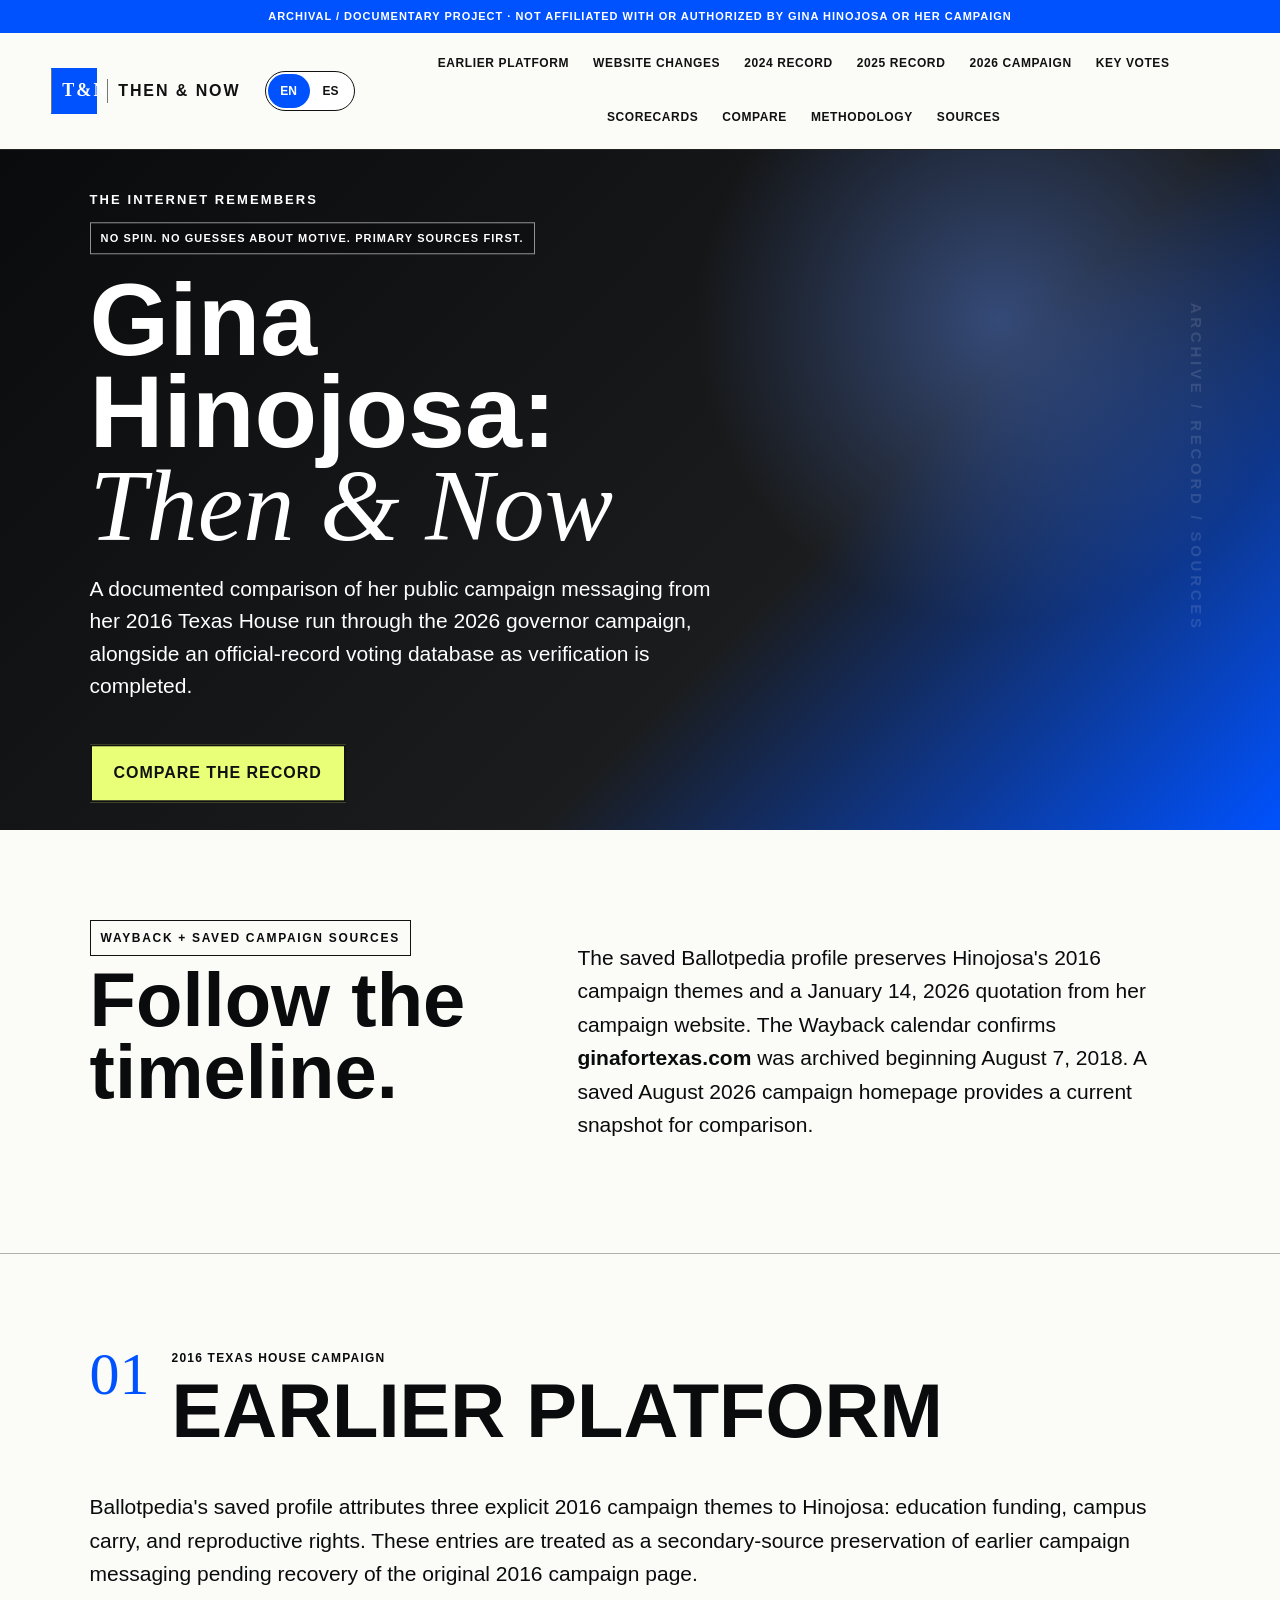
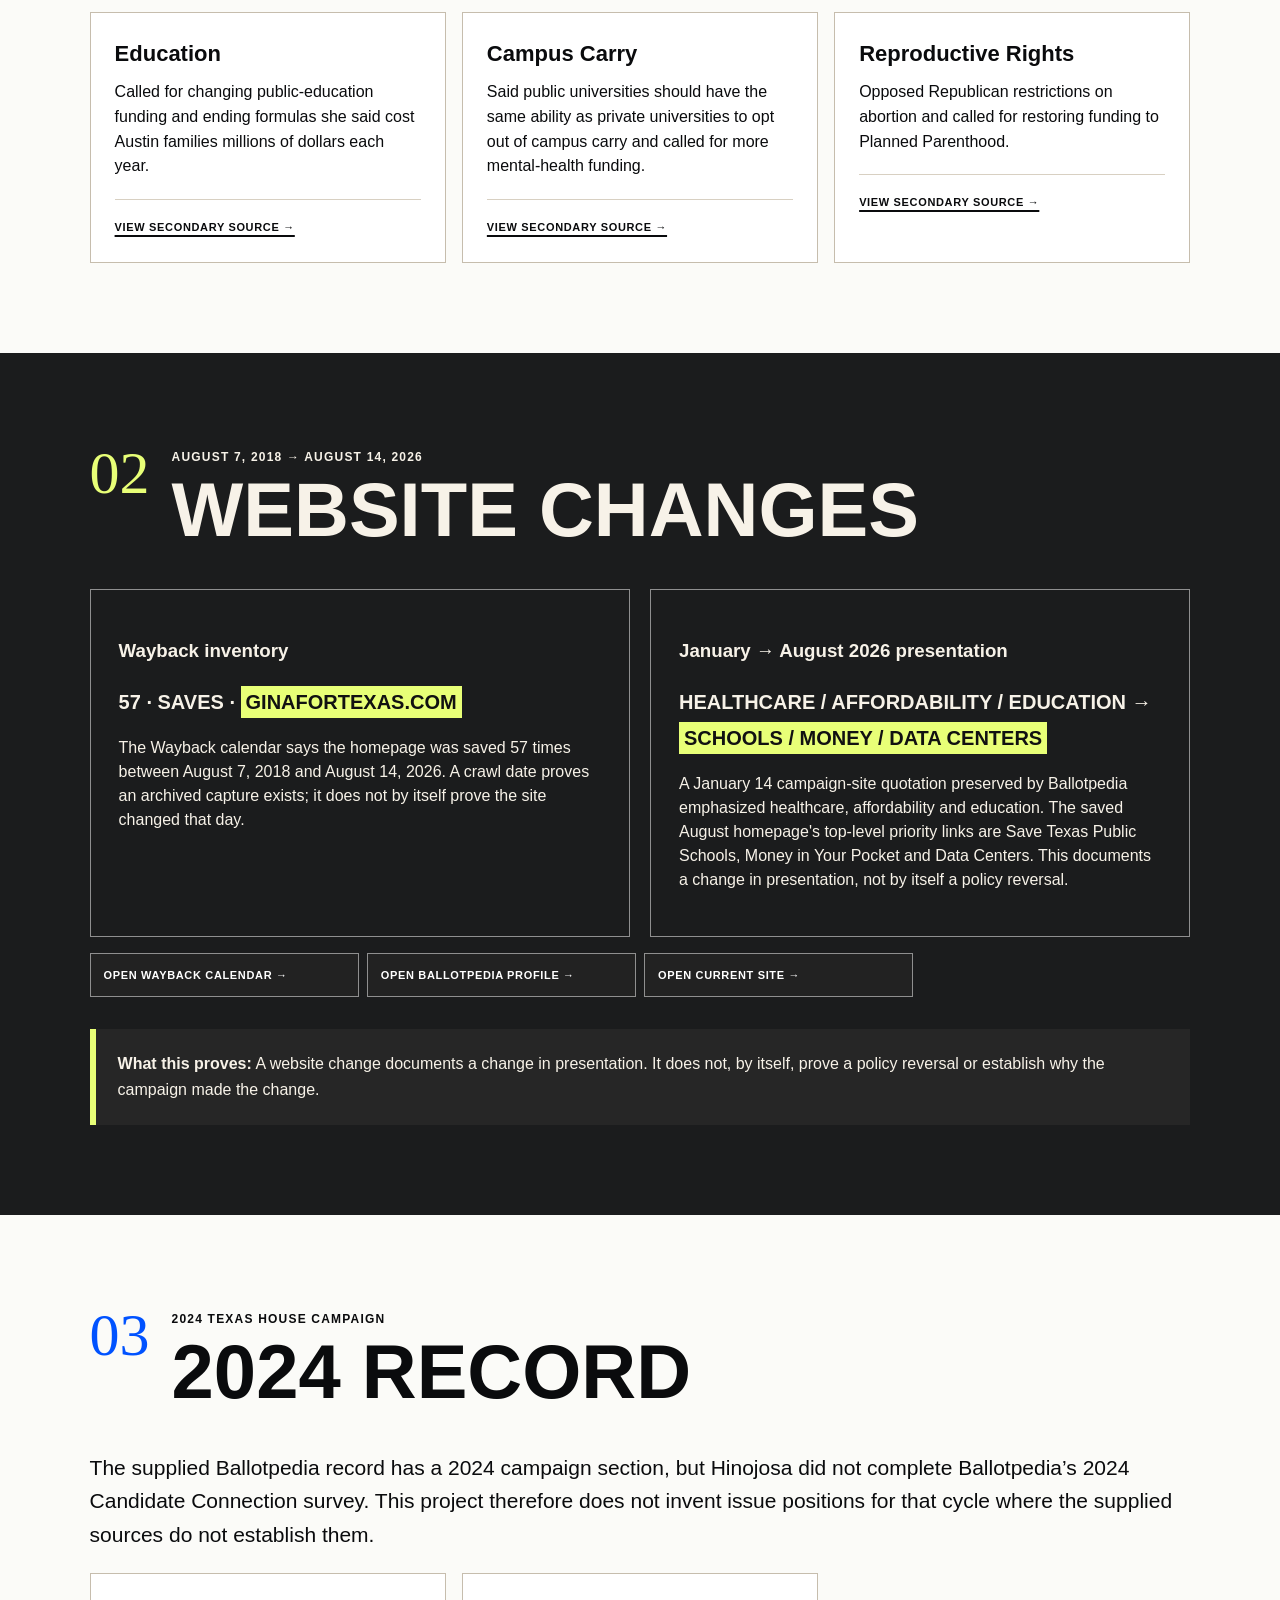
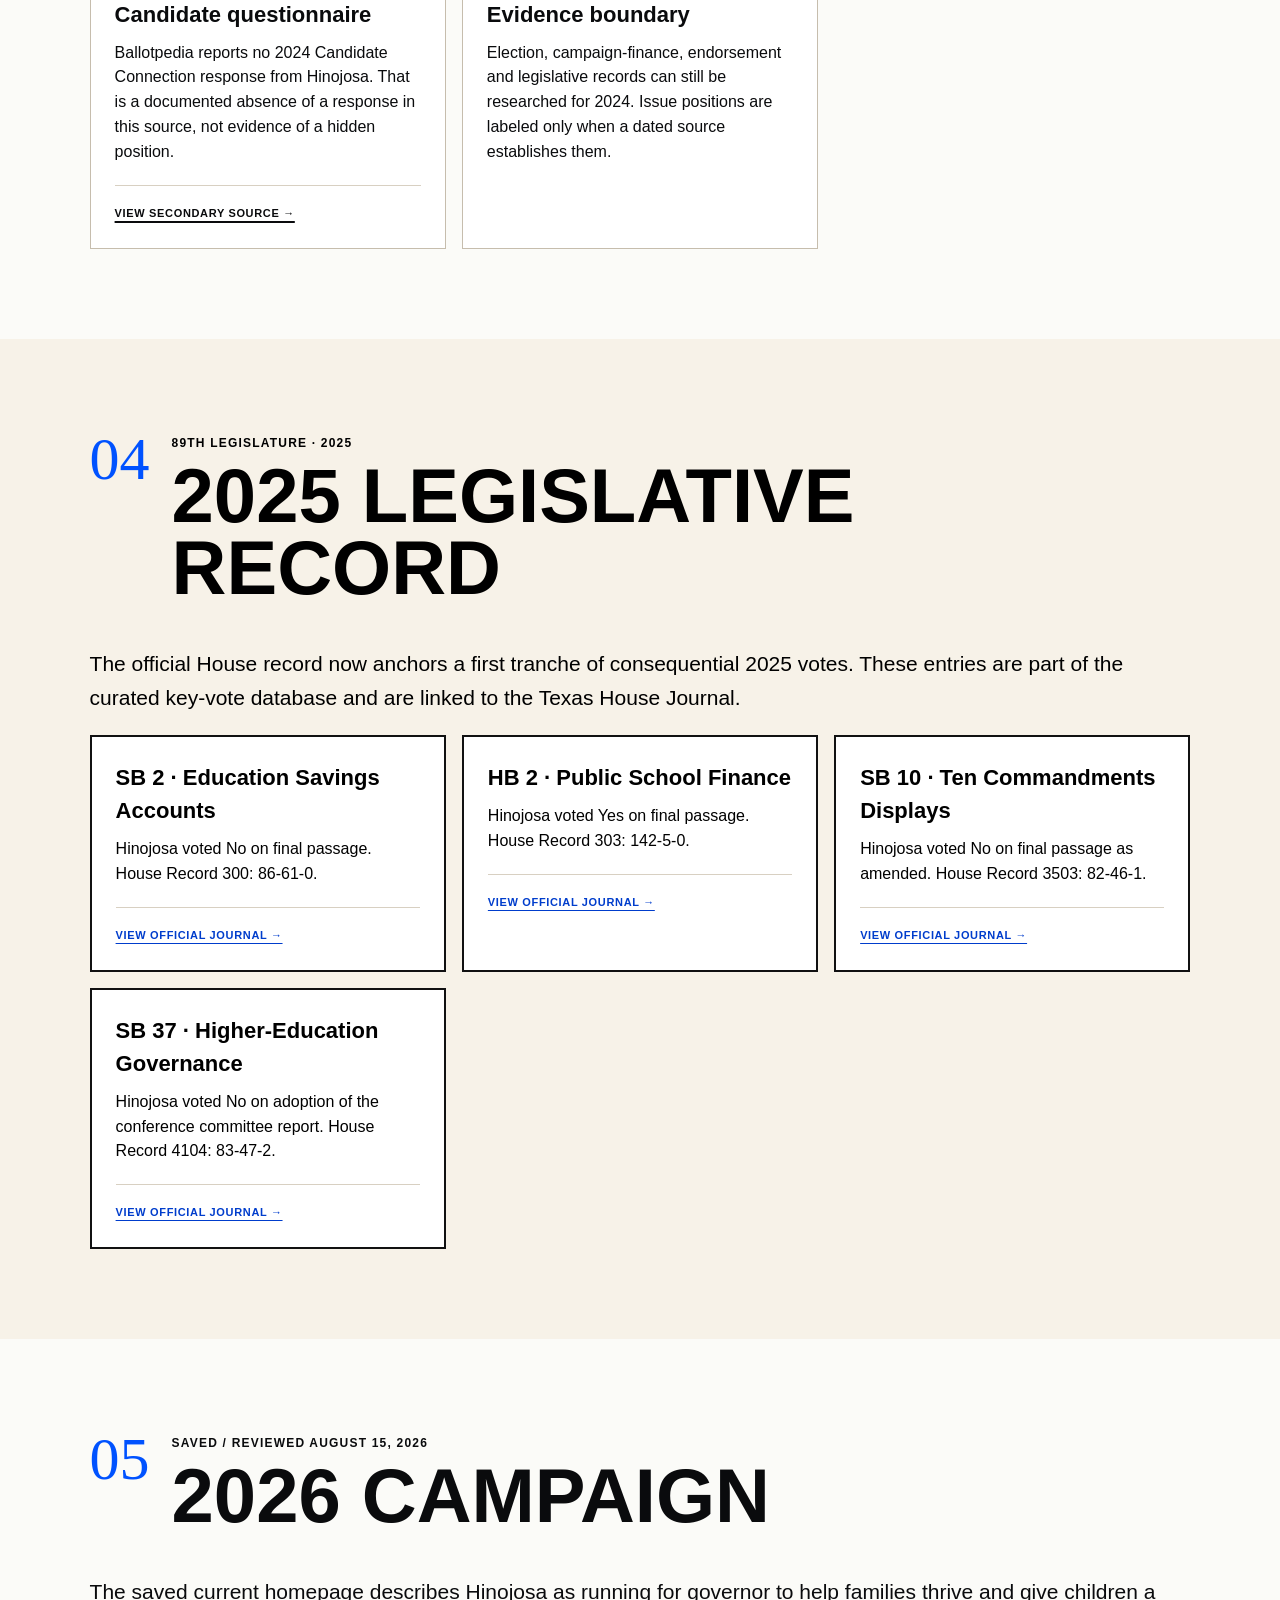
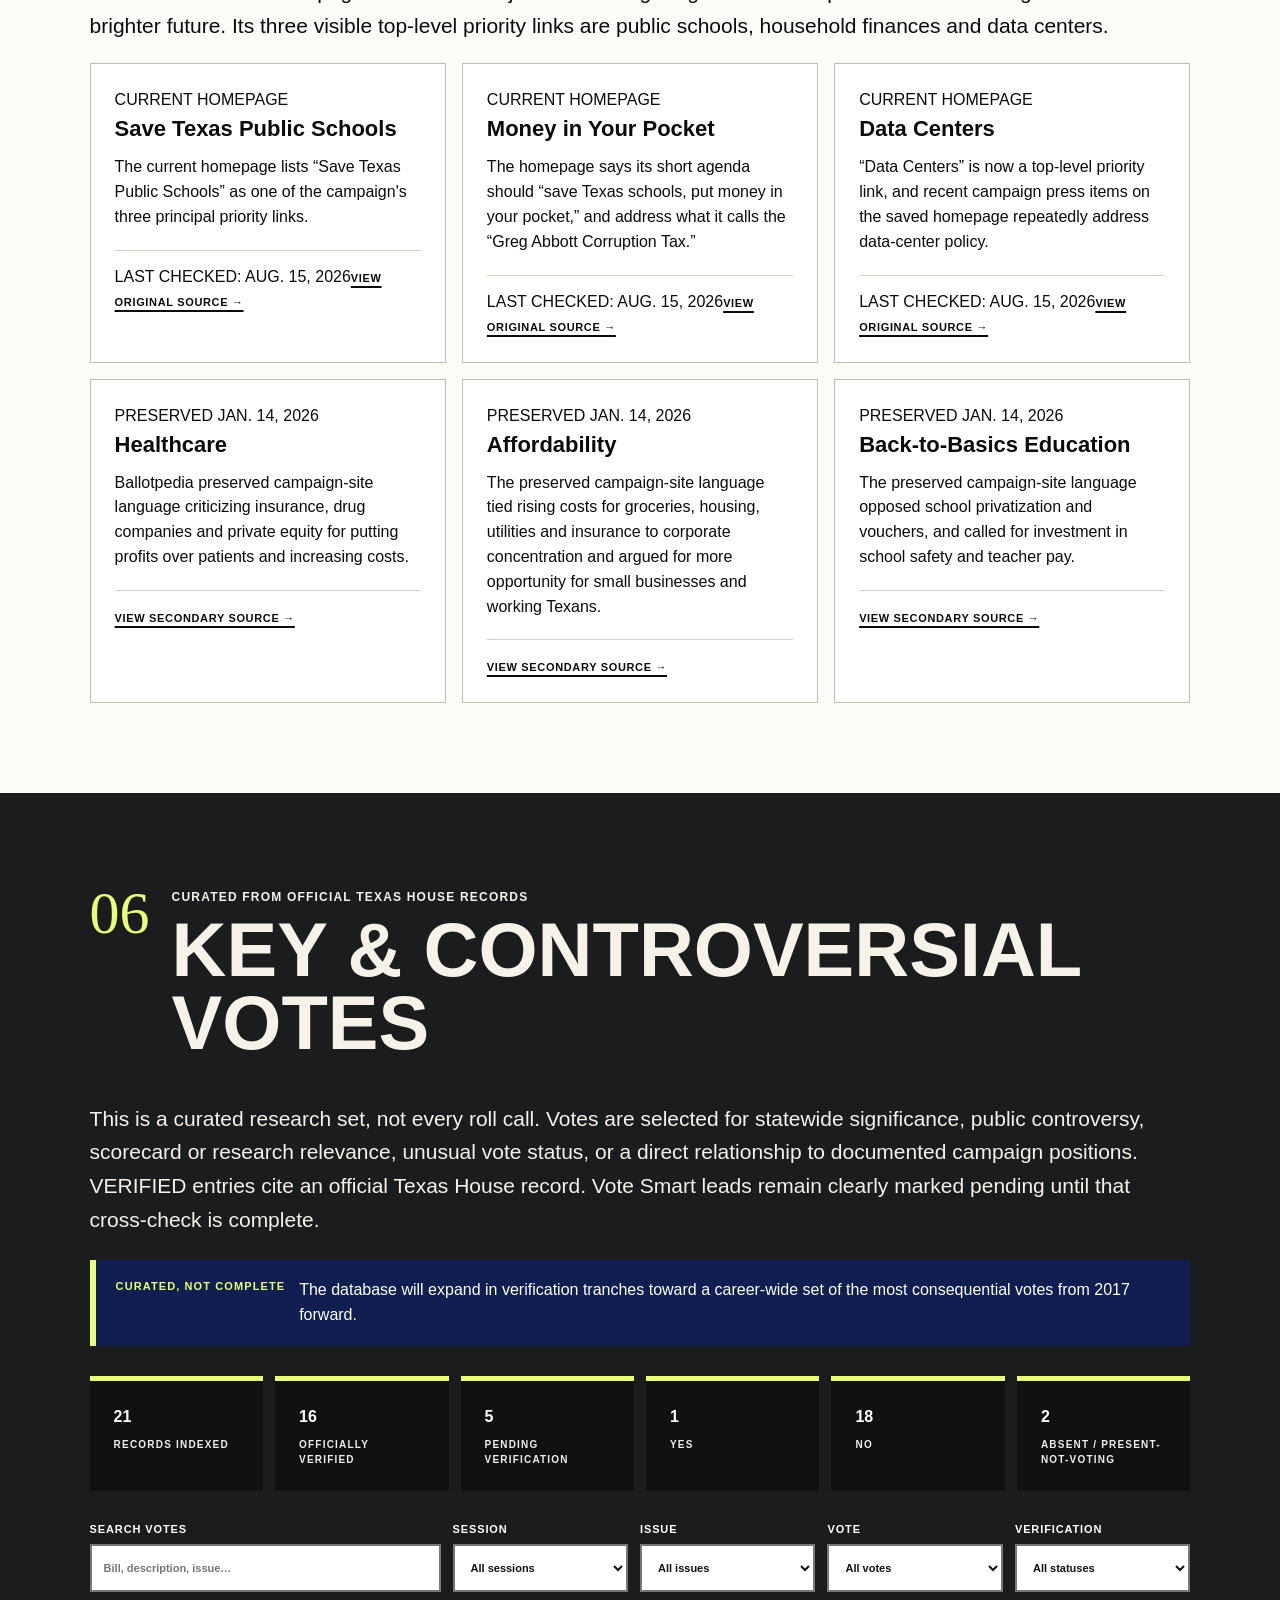
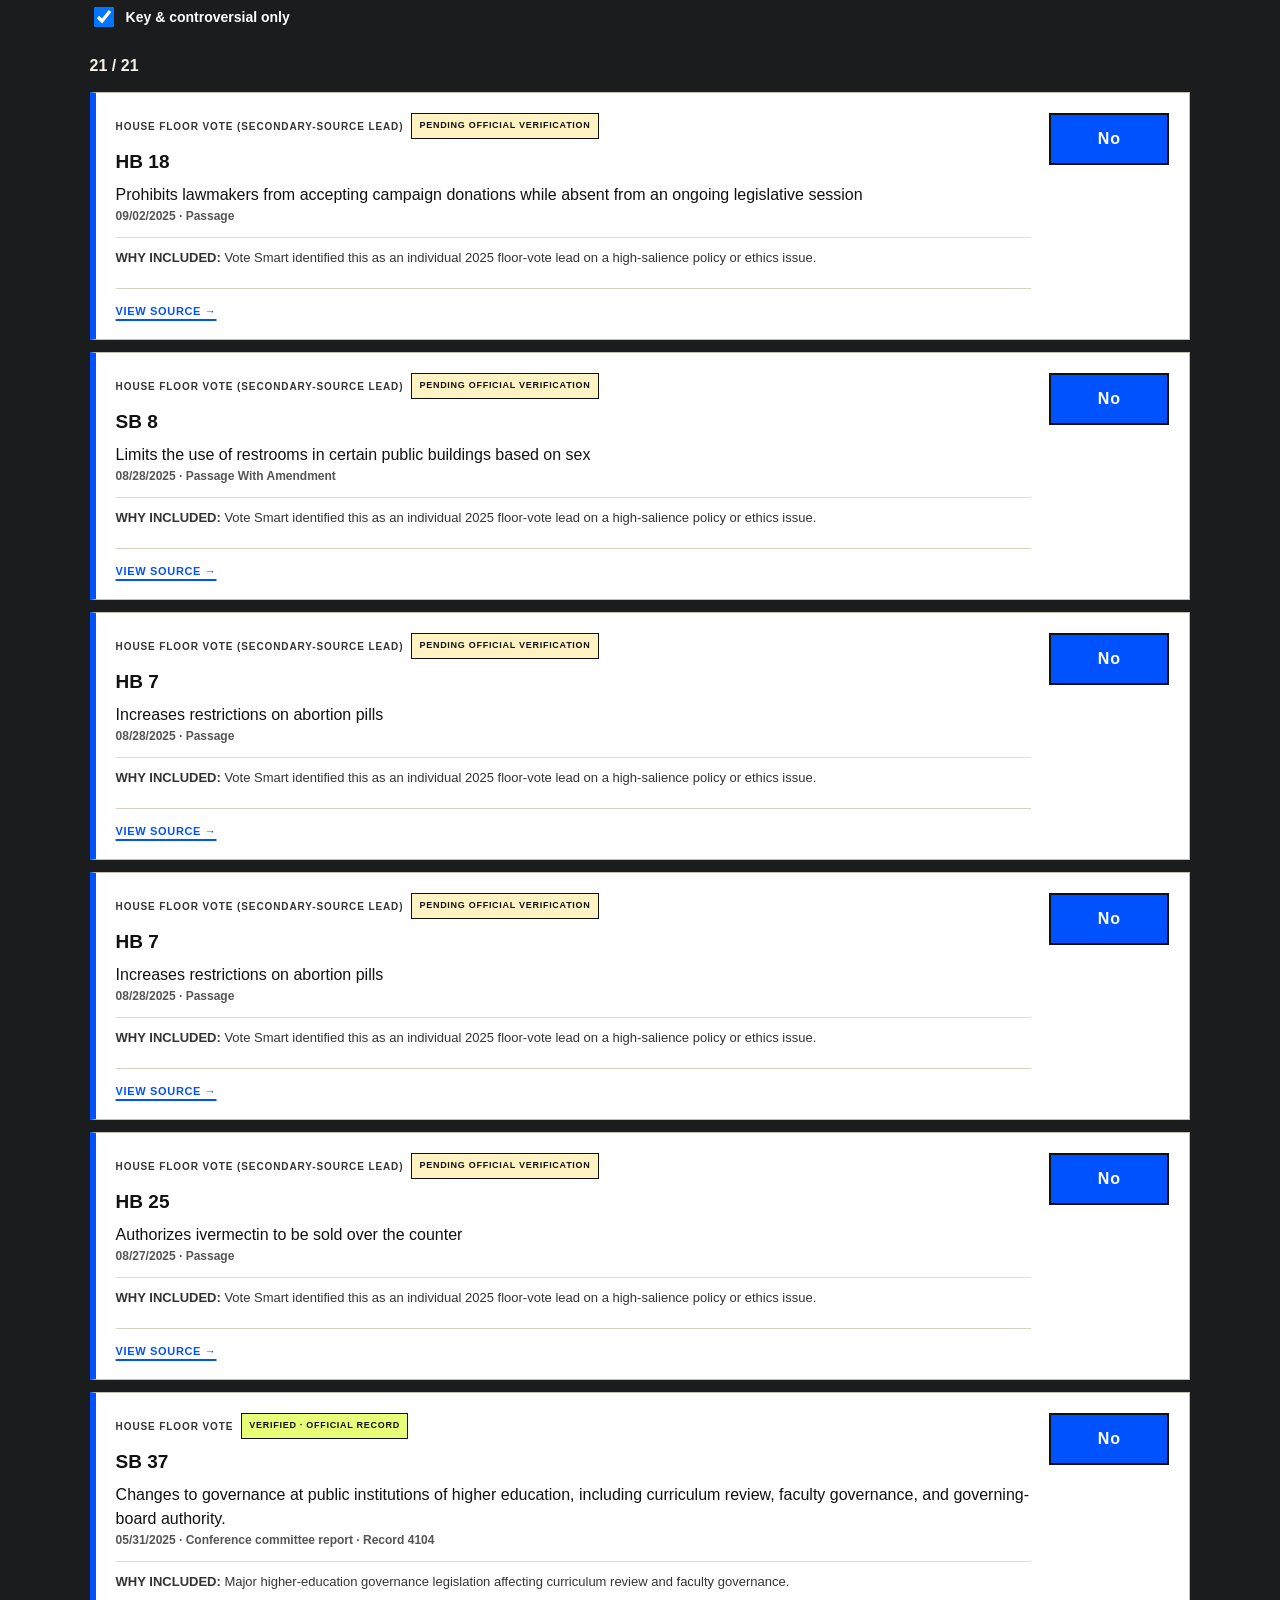
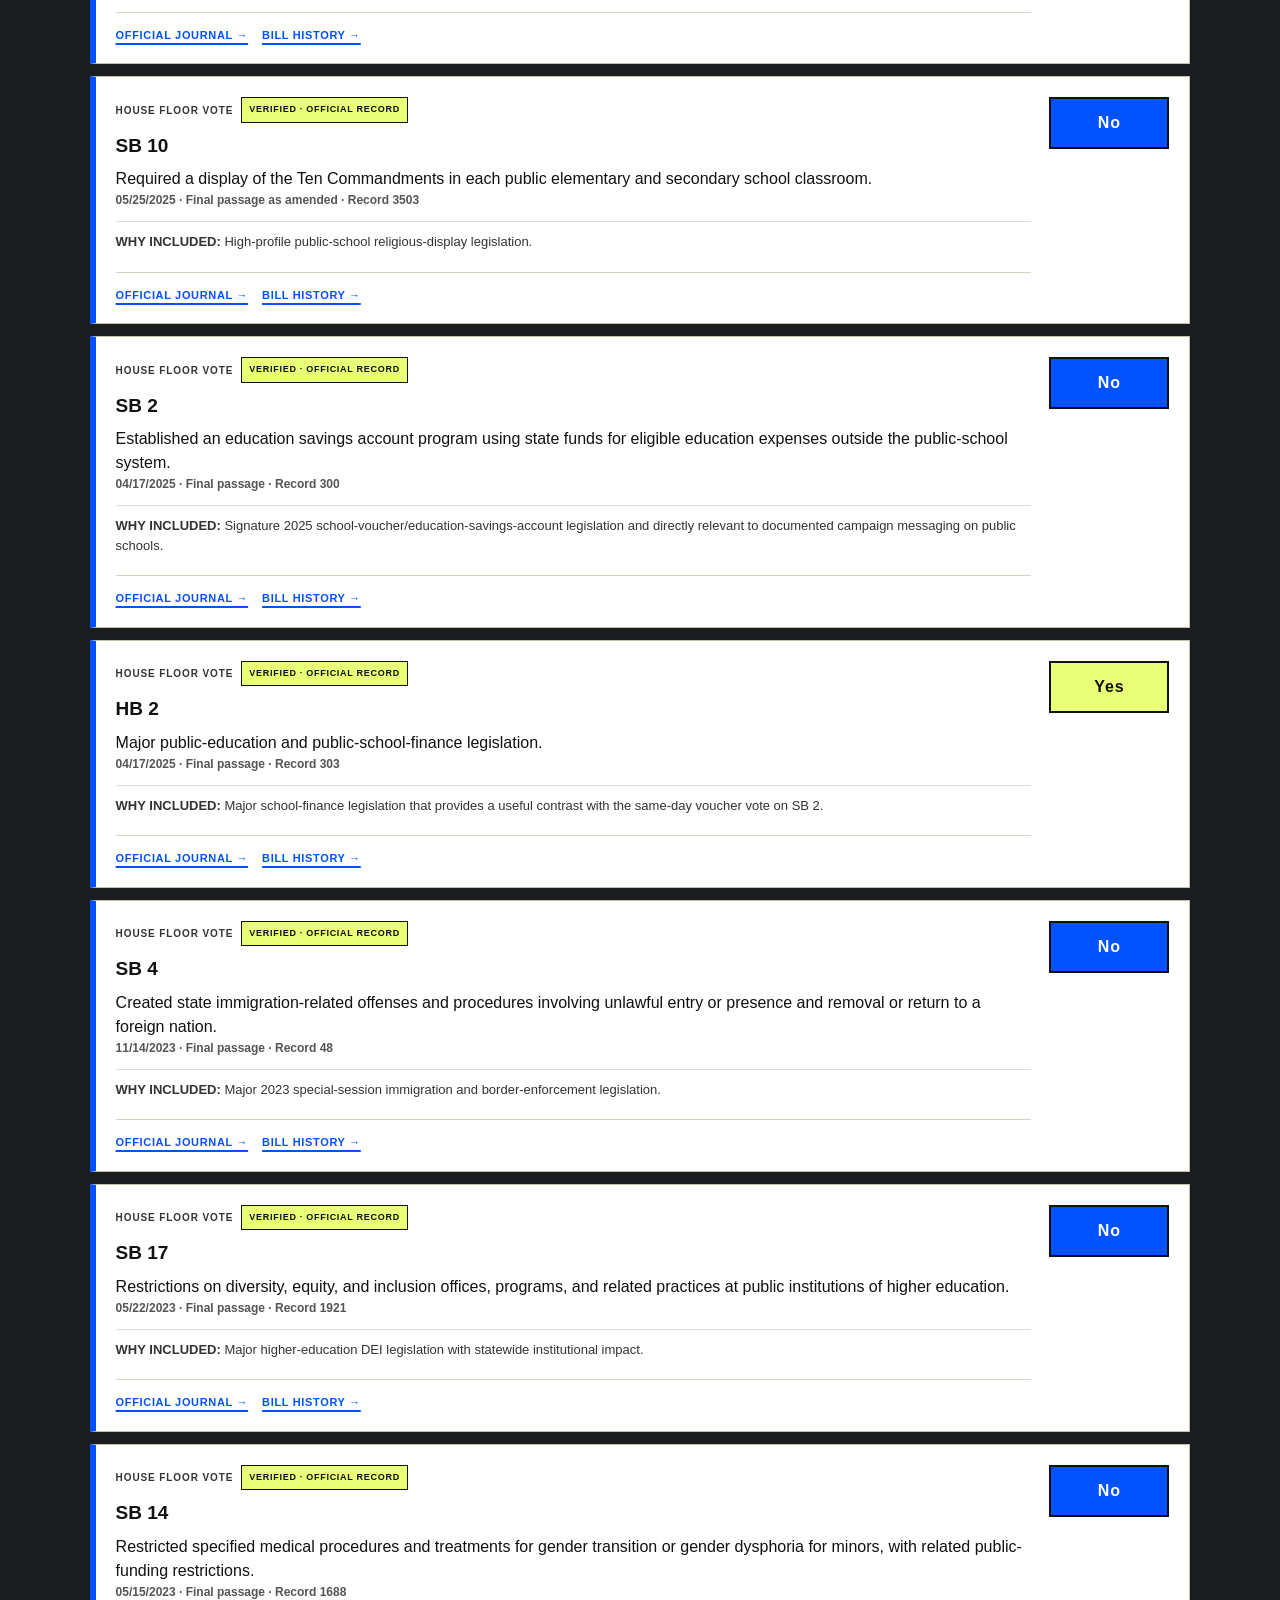
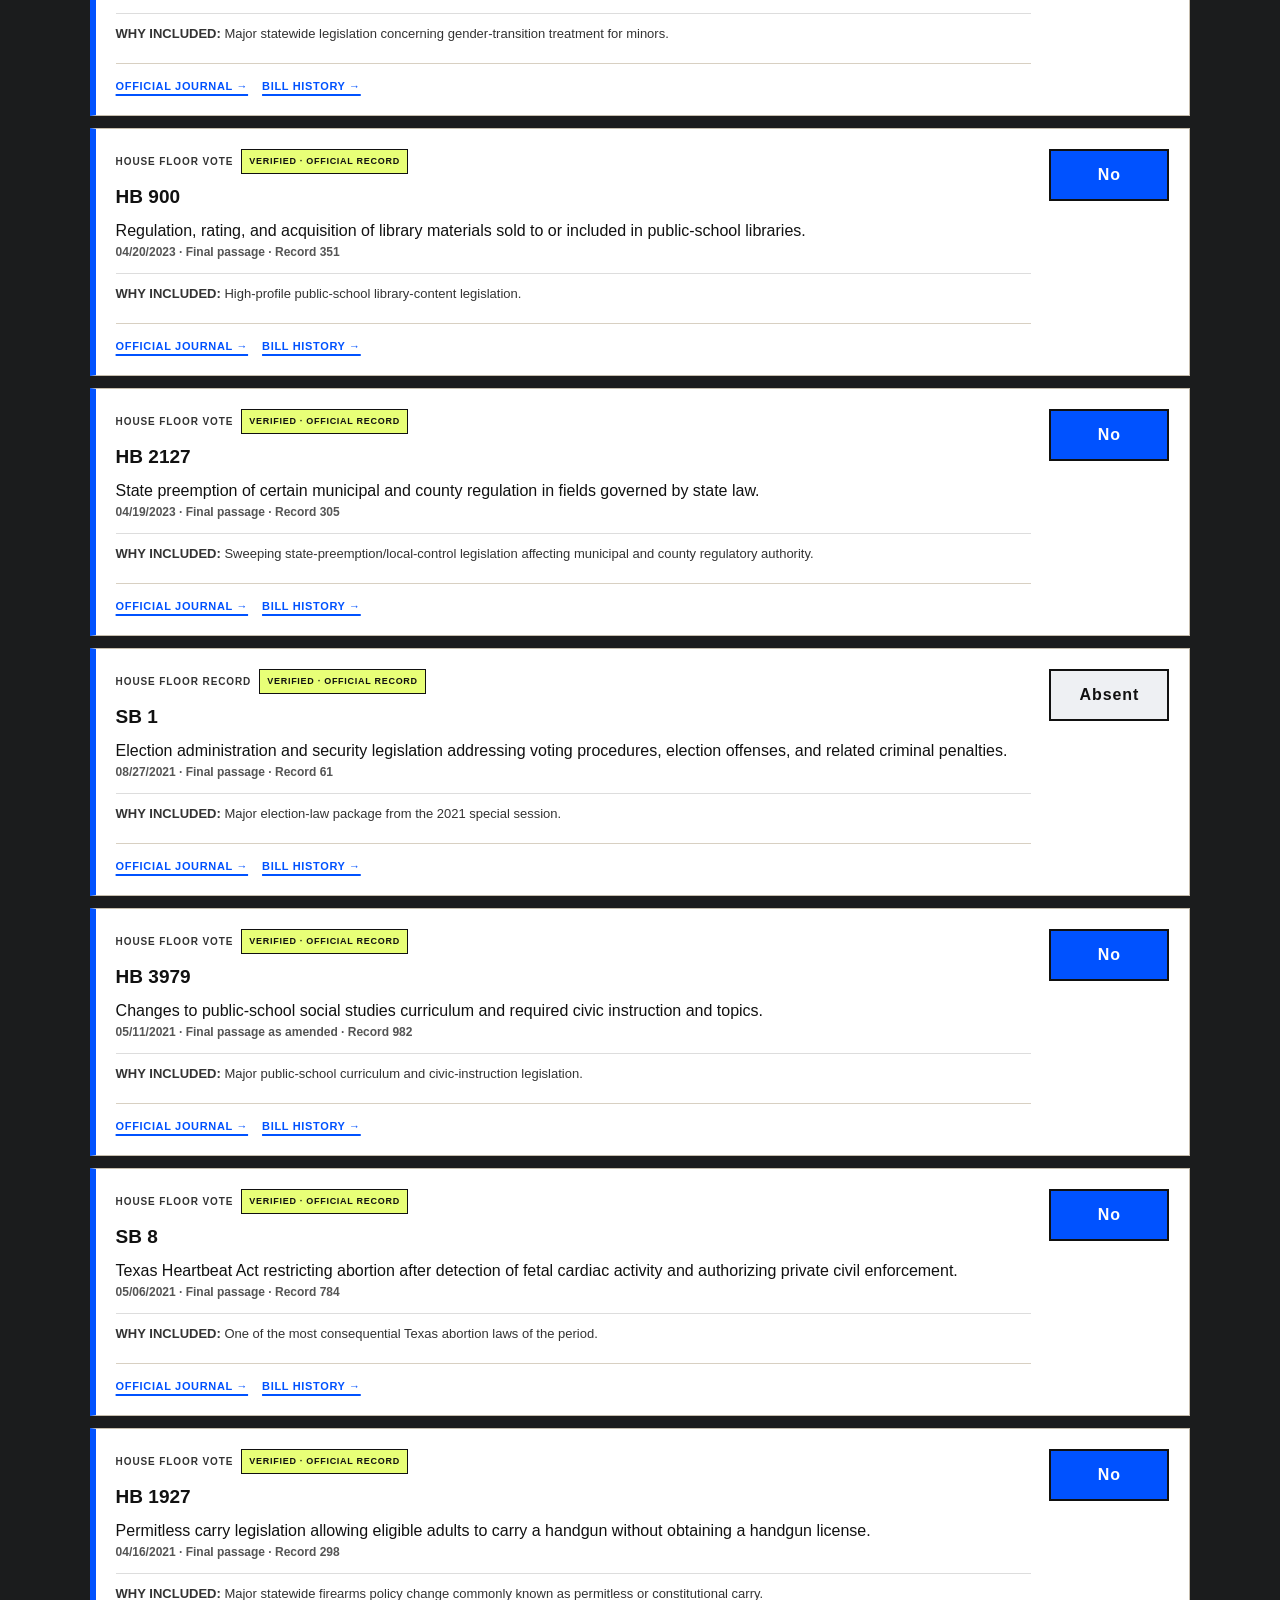
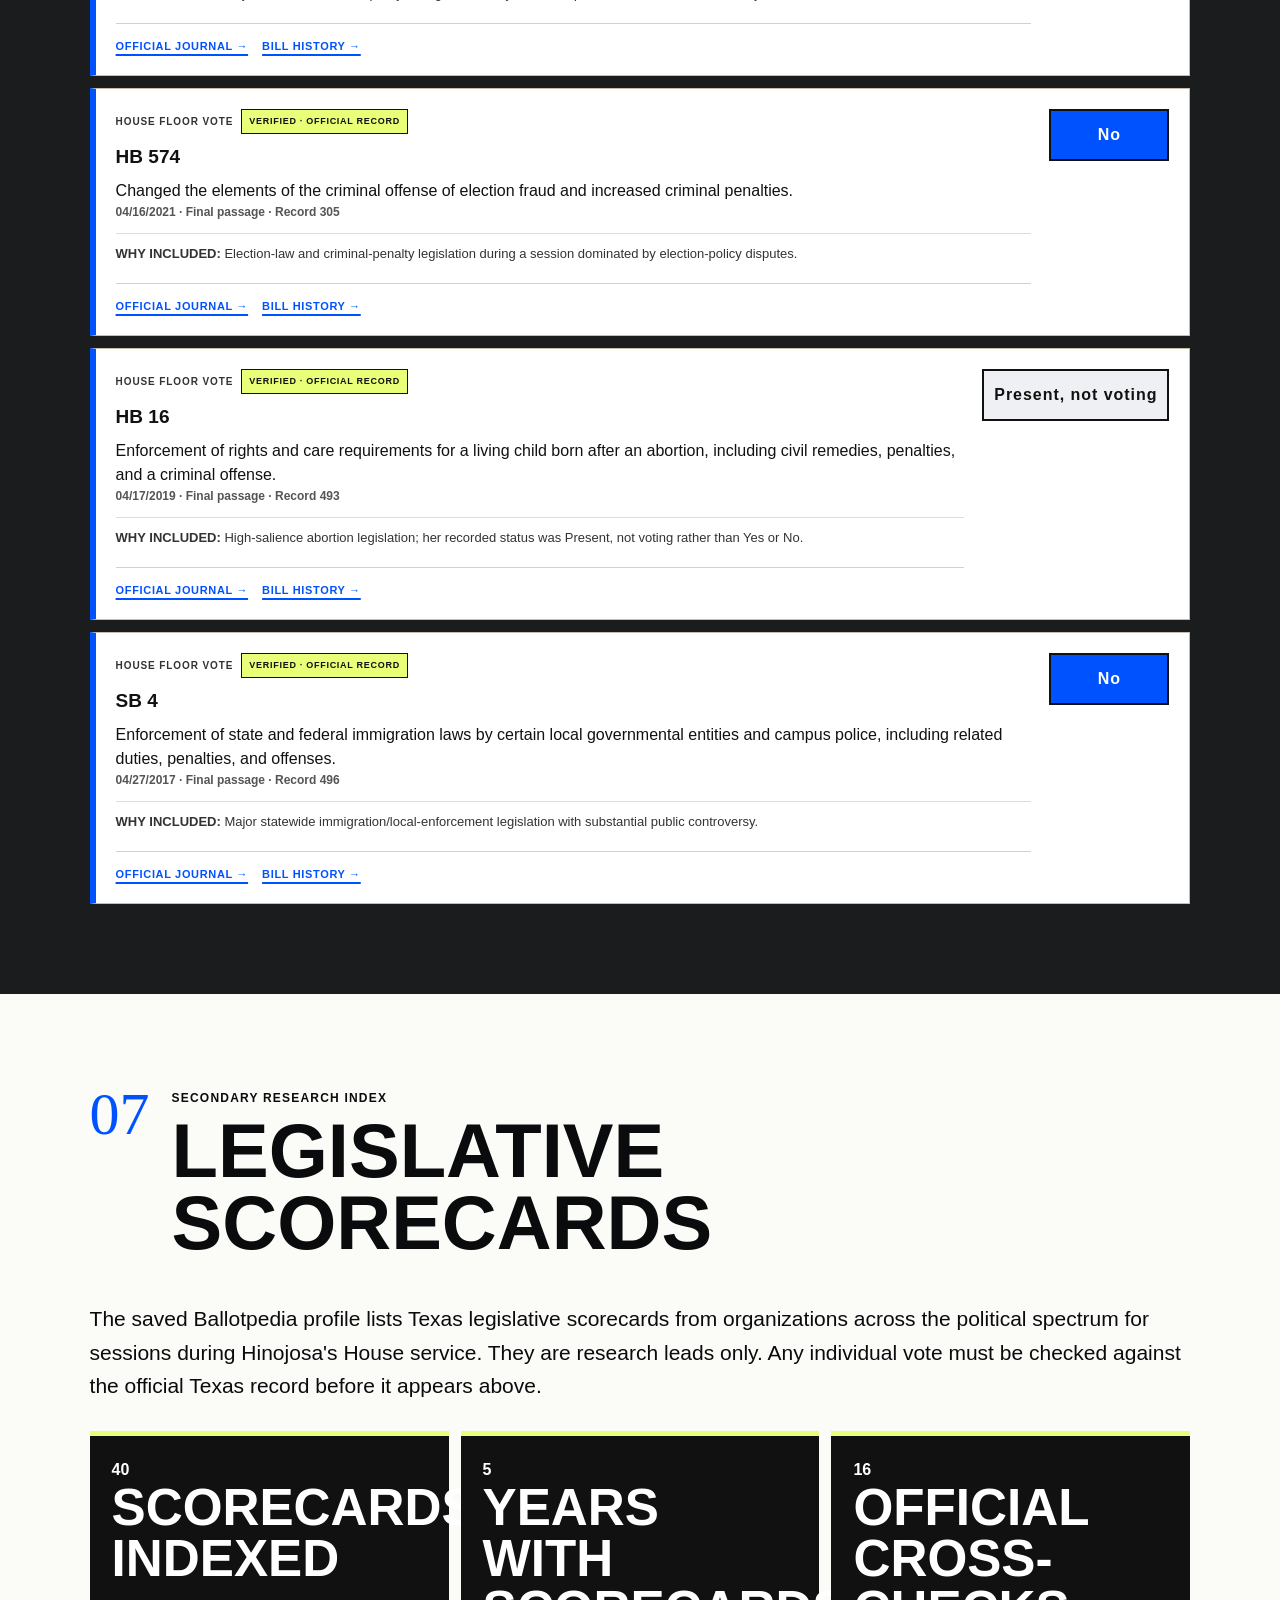
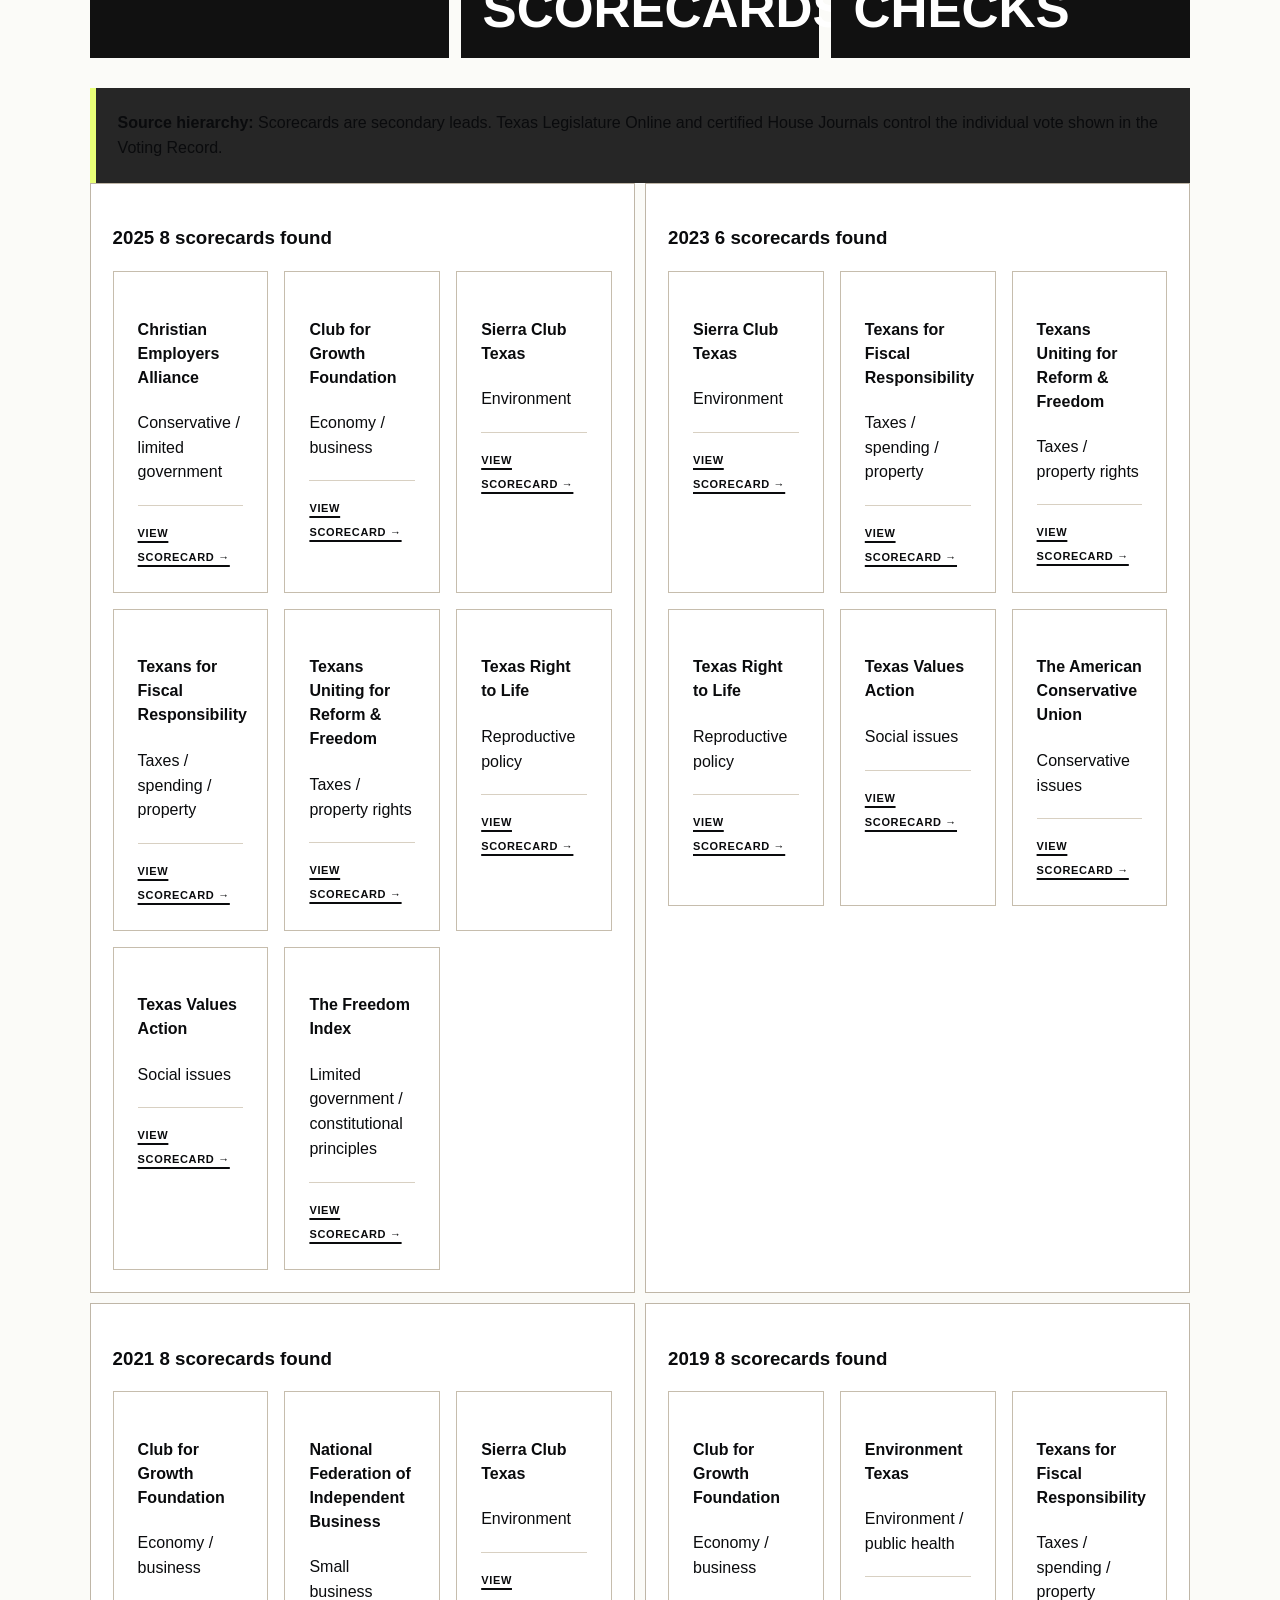
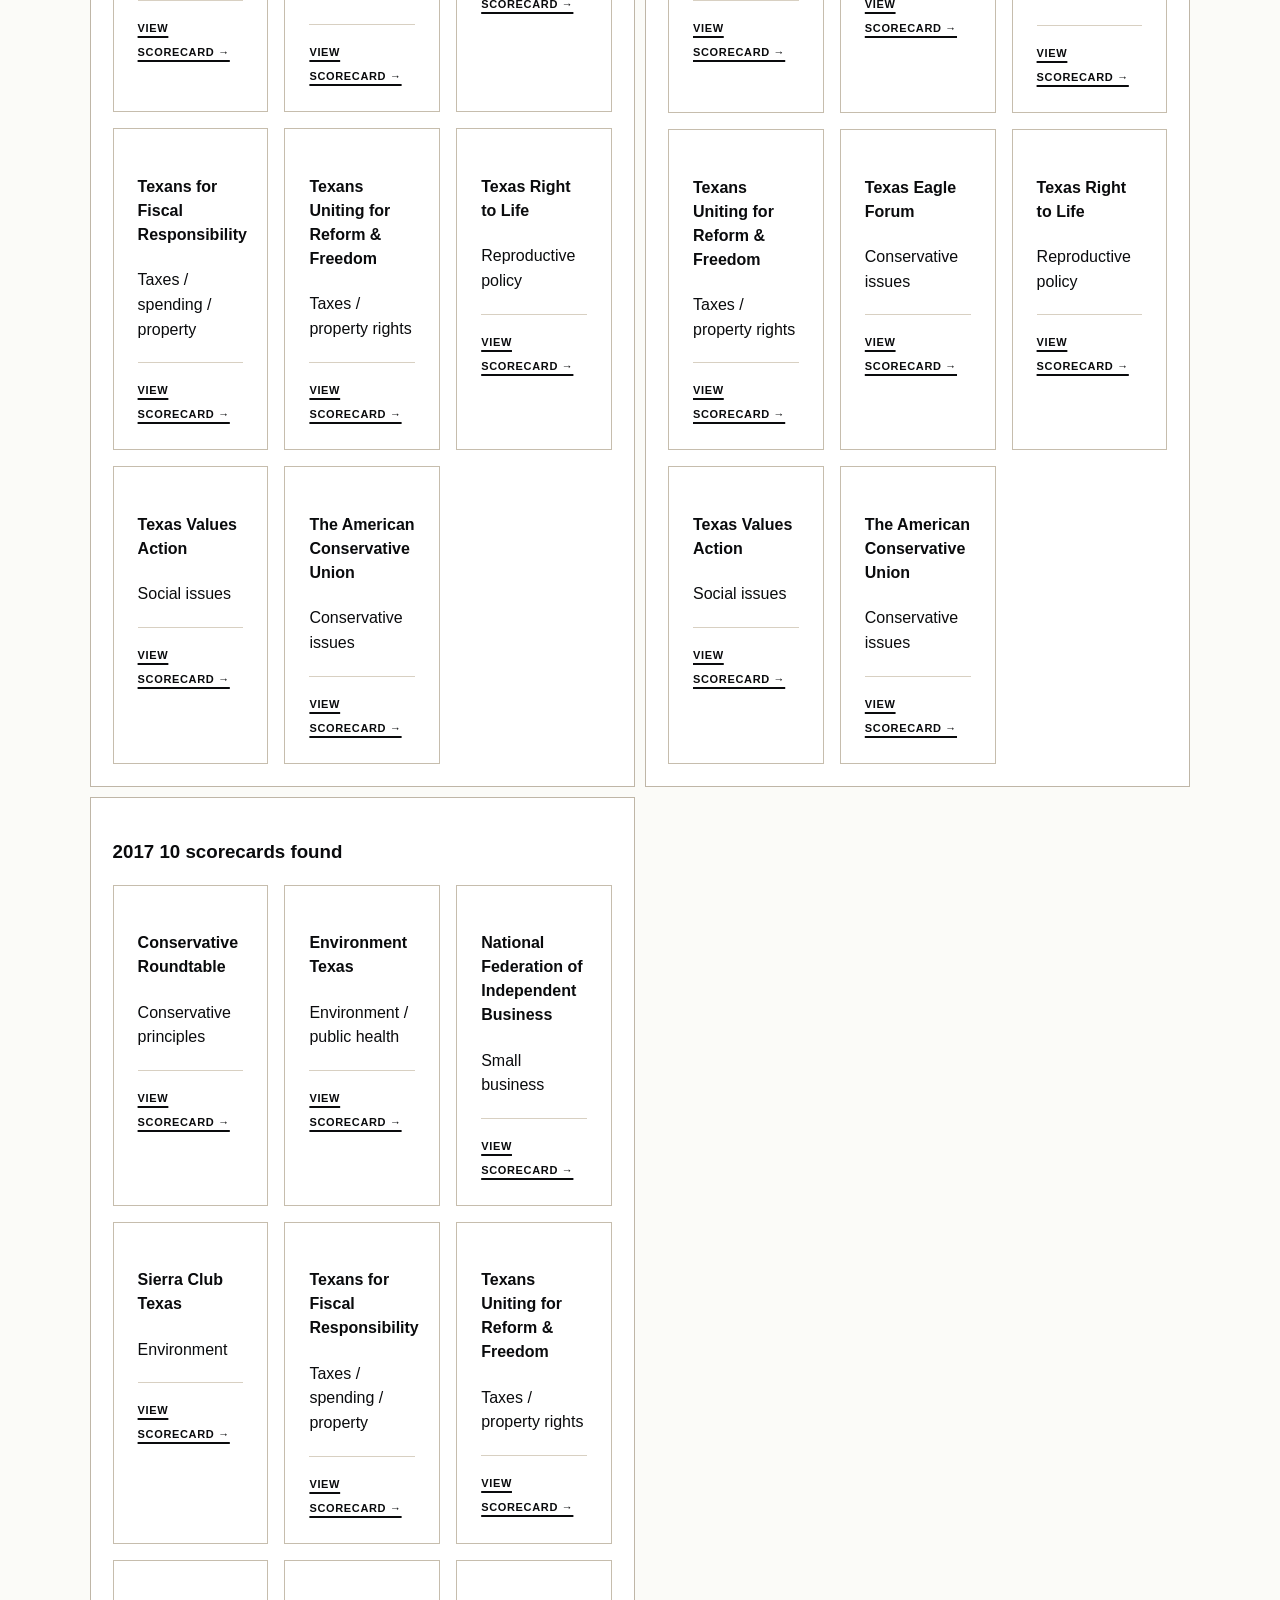
==== commit 027bb9bf: "Add files via upload" ====
--- a/GINA-THEN-NOW-main/index.html
+++ b/GINA-THEN-NOW-main/index.html
@@ -7,6 +7,42 @@
 <meta name="color-scheme" content="light"/>
 <title>Gina Hinojosa Then &amp; Now | Archive</title>
 <link href="styles.css" rel="stylesheet"/>
+
+<style id="record2025-contrast-fix">
+/* Hard override: 2025 Legislative Record must remain readable even if older CSS is cached. */
+#record2025,
+#record2025.record2025-light {
+  background: #f7f2e8 !important;
+  color: #000 !important;
+}
+#record2025 *,
+#record2025 p,
+#record2025 h2,
+#record2025 h3,
+#record2025 .lede,
+#record2025 .sectionHead p,
+#record2025 .sectionHead h2,
+#record2025 .card,
+#record2025 .card p,
+#record2025 .card h3 {
+  color: #000 !important;
+  opacity: 1 !important;
+  visibility: visible !important;
+}
+#record2025 .card {
+  background: #fff !important;
+  border: 2px solid #111 !important;
+}
+#record2025 .sectionHead > span {
+  color: #0052ff !important;
+}
+#record2025 .claim-actions a {
+  color: #003dcc !important;
+  background: #fff !important;
+  text-decoration: underline !important;
+}
+</style>
+
 </head>
 <body>
 <a class="skip-link" data-i18n="skip" href="#main-content">Skip to main content</a>
@@ -37,7 +73,7 @@
 
 <section aria-labelledby="record2024-title" class="section" id="record2024"><div class="sectionHead"><span aria-hidden="true">03</span><div><p data-i18n="record2024Date">2024 Texas House campaign</p><h2 data-i18n="record2024Title" id="record2024-title">2024 RECORD</h2></div></div><p class="lede" data-i18n="record2024Lede">The supplied Ballotpedia record has a 2024 campaign section, but Hinojosa did not complete Ballotpedia’s 2024 Candidate Connection survey. This project therefore does not invent issue positions for that cycle where the supplied sources do not establish them.</p><div class="cards"><article class="card"><h3 data-i18n="record2024SurveyTitle">Candidate questionnaire</h3><p data-i18n="record2024SurveyText">Ballotpedia reports no 2024 Candidate Connection response from Hinojosa. That is a documented absence of a response in this source, not evidence of a hidden position.</p><div class="claim-actions"><a data-i18n="viewSecondarySource" href="https://ballotpedia.org/Gina_Hinojosa" rel="noopener" target="_blank">VIEW SECONDARY SOURCE →</a></div></article><article class="card"><h3 data-i18n="record2024EvidenceTitle">Evidence boundary</h3><p data-i18n="record2024EvidenceText">Election, campaign-finance, endorsement and legislative records can still be researched for 2024. Issue positions are labeled only when a dated source establishes them.</p></article></div></section>
 
-<section aria-labelledby="record2025-title" class="section dark" id="record2025"><div class="sectionHead"><span aria-hidden="true">04</span><div><p data-i18n="record2025Date">89th Legislature · 2025</p><h2 data-i18n="record2025Title" id="record2025-title">2025 LEGISLATIVE RECORD</h2></div></div><p class="lede" data-i18n="record2025Lede">The official House record now anchors a first tranche of consequential 2025 votes. These entries are part of the curated key-vote database and are linked to the Texas House Journal.</p><div class="cards"><article class="card"><h3 data-i18n="voucherTitle">SB 2 · Education Savings Accounts</h3><p data-i18n="voucherText">Hinojosa voted No on final passage. House Record 300: 86-61-0.</p><div class="claim-actions"><a data-i18n="viewOfficialJournal" href="https://journals.house.texas.gov/hjrnl/89r/pdf/89RDAY46FINAL.PDF" rel="noopener" target="_blank">VIEW OFFICIAL JOURNAL →</a></div></article><article class="card"><h3 data-i18n="schoolFinanceTitle">HB 2 · Public School Finance</h3><p data-i18n="schoolFinanceText">Hinojosa voted Yes on final passage. House Record 303: 142-5-0.</p><div class="claim-actions"><a data-i18n="viewOfficialJournal" href="https://journals.house.texas.gov/hjrnl/89r/pdf/89RDAY46FINAL.PDF" rel="noopener" target="_blank">VIEW OFFICIAL JOURNAL →</a></div></article><article class="card"><h3 data-i18n="tenCommandmentsTitle">SB 10 · Ten Commandments Displays</h3><p data-i18n="tenCommandmentsText">Hinojosa voted No on final passage as amended. House Record 3503: 82-46-1.</p><div class="claim-actions"><a data-i18n="viewOfficialJournal" href="https://journals.house.texas.gov/hjrnl/89r/pdf/89RDAY73FINAL.PDF" rel="noopener" target="_blank">VIEW OFFICIAL JOURNAL →</a></div></article><article class="card"><h3 data-i18n="higherEdTitle">SB 37 · Higher-Education Governance</h3><p data-i18n="higherEdText">Hinojosa voted No on adoption of the conference committee report. House Record 4104: 83-47-2.</p><div class="claim-actions"><a data-i18n="viewOfficialJournal" href="https://journals.house.texas.gov/HJRNL/89R/HTML/89RDAY79FINAL.HTM" rel="noopener" target="_blank">VIEW OFFICIAL JOURNAL →</a></div></article></div></section>
+<section aria-labelledby="record2025-title" class="section record2025-light" id="record2025"><div class="sectionHead"><span aria-hidden="true">04</span><div><p data-i18n="record2025Date">89th Legislature · 2025</p><h2 data-i18n="record2025Title" id="record2025-title">2025 LEGISLATIVE RECORD</h2></div></div><p class="lede" data-i18n="record2025Lede">The official House record now anchors a first tranche of consequential 2025 votes. These entries are part of the curated key-vote database and are linked to the Texas House Journal.</p><div class="cards"><article class="card"><h3 data-i18n="voucherTitle">SB 2 · Education Savings Accounts</h3><p data-i18n="voucherText">Hinojosa voted No on final passage. House Record 300: 86-61-0.</p><div class="claim-actions"><a data-i18n="viewOfficialJournal" href="https://journals.house.texas.gov/hjrnl/89r/pdf/89RDAY46FINAL.PDF" rel="noopener" target="_blank">VIEW OFFICIAL JOURNAL →</a></div></article><article class="card"><h3 data-i18n="schoolFinanceTitle">HB 2 · Public School Finance</h3><p data-i18n="schoolFinanceText">Hinojosa voted Yes on final passage. House Record 303: 142-5-0.</p><div class="claim-actions"><a data-i18n="viewOfficialJournal" href="https://journals.house.texas.gov/hjrnl/89r/pdf/89RDAY46FINAL.PDF" rel="noopener" target="_blank">VIEW OFFICIAL JOURNAL →</a></div></article><article class="card"><h3 data-i18n="tenCommandmentsTitle">SB 10 · Ten Commandments Displays</h3><p data-i18n="tenCommandmentsText">Hinojosa voted No on final passage as amended. House Record 3503: 82-46-1.</p><div class="claim-actions"><a data-i18n="viewOfficialJournal" href="https://journals.house.texas.gov/hjrnl/89r/pdf/89RDAY73FINAL.PDF" rel="noopener" target="_blank">VIEW OFFICIAL JOURNAL →</a></div></article><article class="card"><h3 data-i18n="higherEdTitle">SB 37 · Higher-Education Governance</h3><p data-i18n="higherEdText">Hinojosa voted No on adoption of the conference committee report. House Record 4104: 83-47-2.</p><div class="claim-actions"><a data-i18n="viewOfficialJournal" href="https://journals.house.texas.gov/HJRNL/89R/HTML/89RDAY79FINAL.HTM" rel="noopener" target="_blank">VIEW OFFICIAL JOURNAL →</a></div></article></div></section>
 
 <section aria-labelledby="campaign-title" class="section" id="campaign2026"><div class="sectionHead"><span aria-hidden="true">05</span><div><p data-i18n="reviewed">Saved / reviewed August 15, 2026</p><h2 data-i18n="campaignTitle" id="campaign-title">2026 CAMPAIGN</h2></div></div><p class="lede" data-i18n="campaignLede">The saved current homepage describes Hinojosa as running for governor to help families thrive and give children a brighter future. Its three visible top-level priority links are public schools, household finances and data centers.</p><div class="cards">
 <article class="card"><span class="currentBadge" data-i18n="currentPosition">CURRENT HOMEPAGE</span><h3 data-i18n="schoolsTitle">Save Texas Public Schools</h3><p data-i18n="schoolsText">The current homepage lists “Save Texas Public Schools” as one of the campaign's three principal priority links.</p><div class="claim-actions"><span data-i18n="checked">LAST CHECKED: AUG. 15, 2026</span><a data-i18n="viewOriginal" href="https://ginafortexas.com/" rel="noopener" target="_blank">VIEW ORIGINAL SOURCE →</a></div></article>
--- a/GINA-THEN-NOW-main/styles.css
+++ b/GINA-THEN-NOW-main/styles.css
@@ -296,3 +296,10 @@
 #record2025 .claim-actions a{
   color:var(--blue);
 }
+
+/* FINAL 2025 VISIBILITY OVERRIDE */
+#record2025,#record2025.record2025-light{background:#f7f2e8!important;color:#000!important}
+#record2025 *,#record2025 p,#record2025 h2,#record2025 h3,#record2025 .lede,#record2025 .sectionHead p,#record2025 .sectionHead h2,#record2025 .card,#record2025 .card p,#record2025 .card h3{color:#000!important;opacity:1!important;visibility:visible!important}
+#record2025 .card{background:#fff!important;border:2px solid #111!important}
+#record2025 .sectionHead>span{color:#0052ff!important}
+#record2025 .claim-actions a{color:#003dcc!important;background:#fff!important;text-decoration:underline!important}
